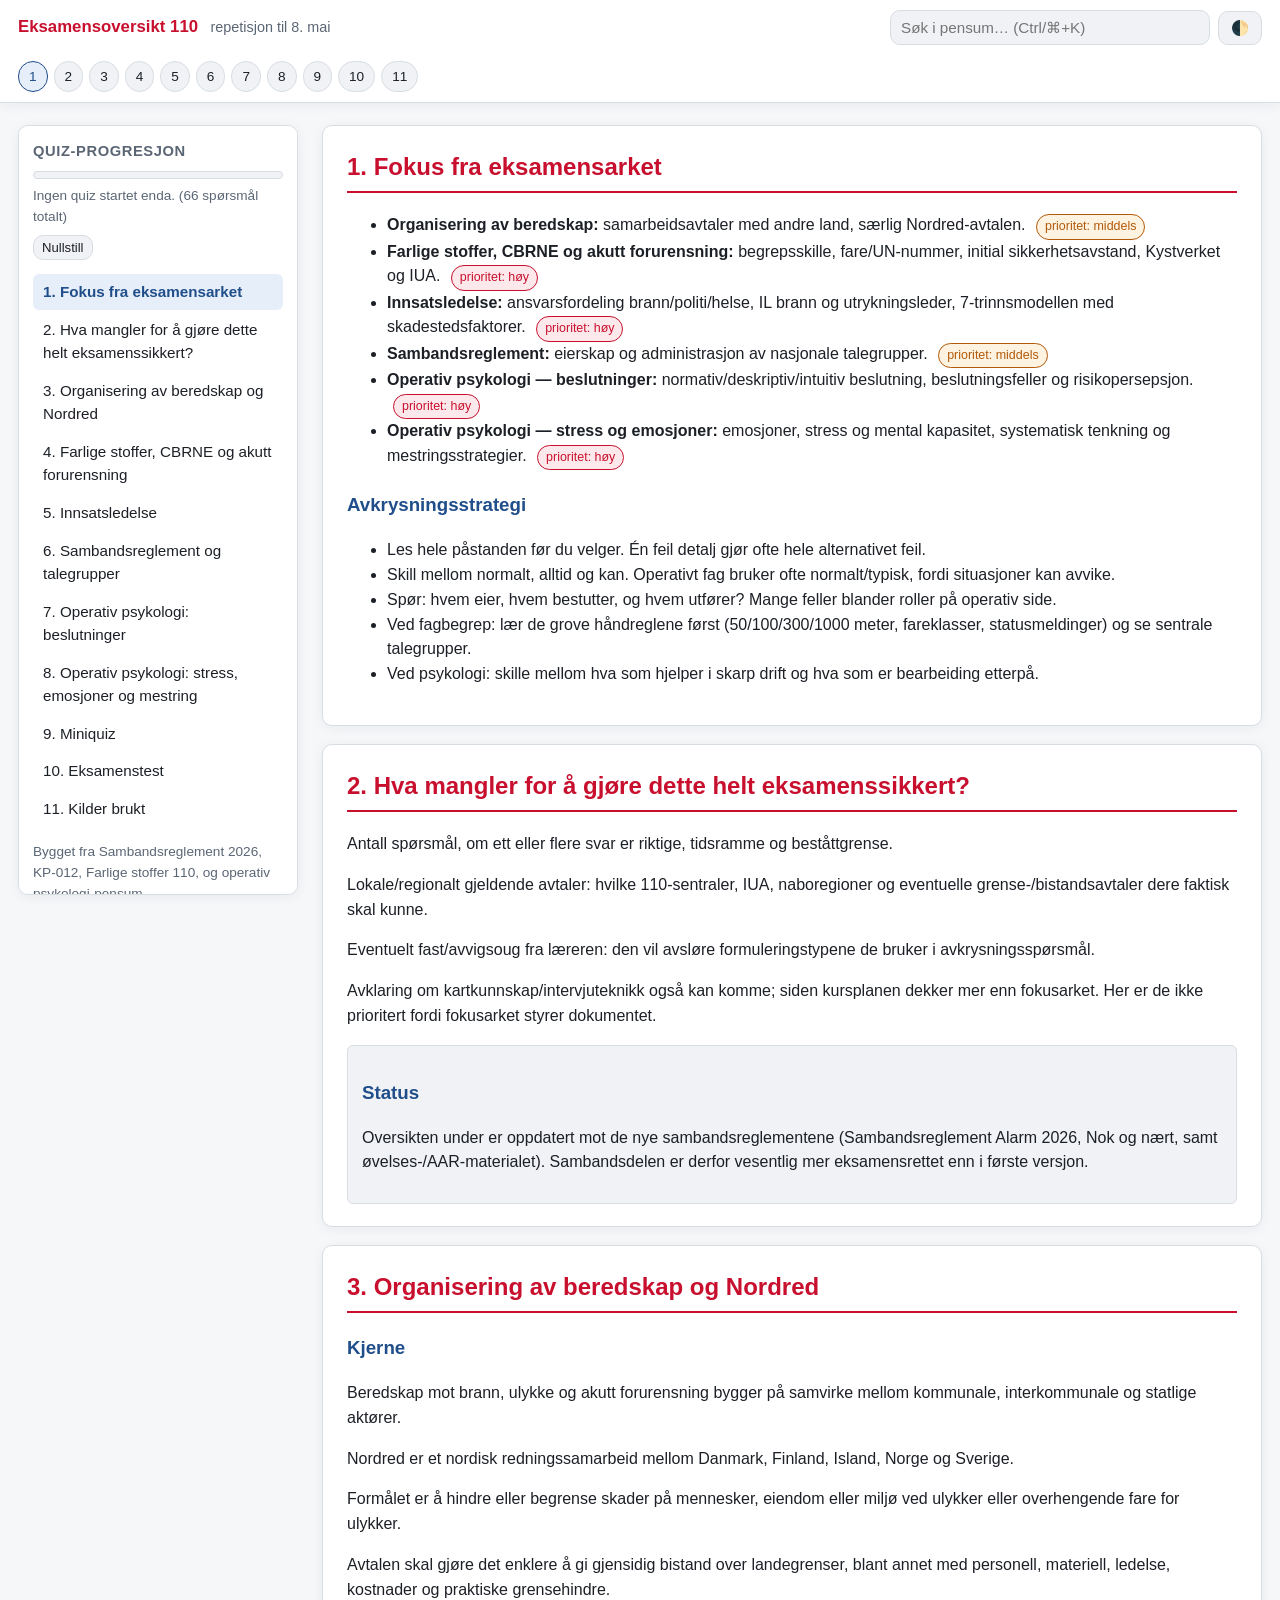
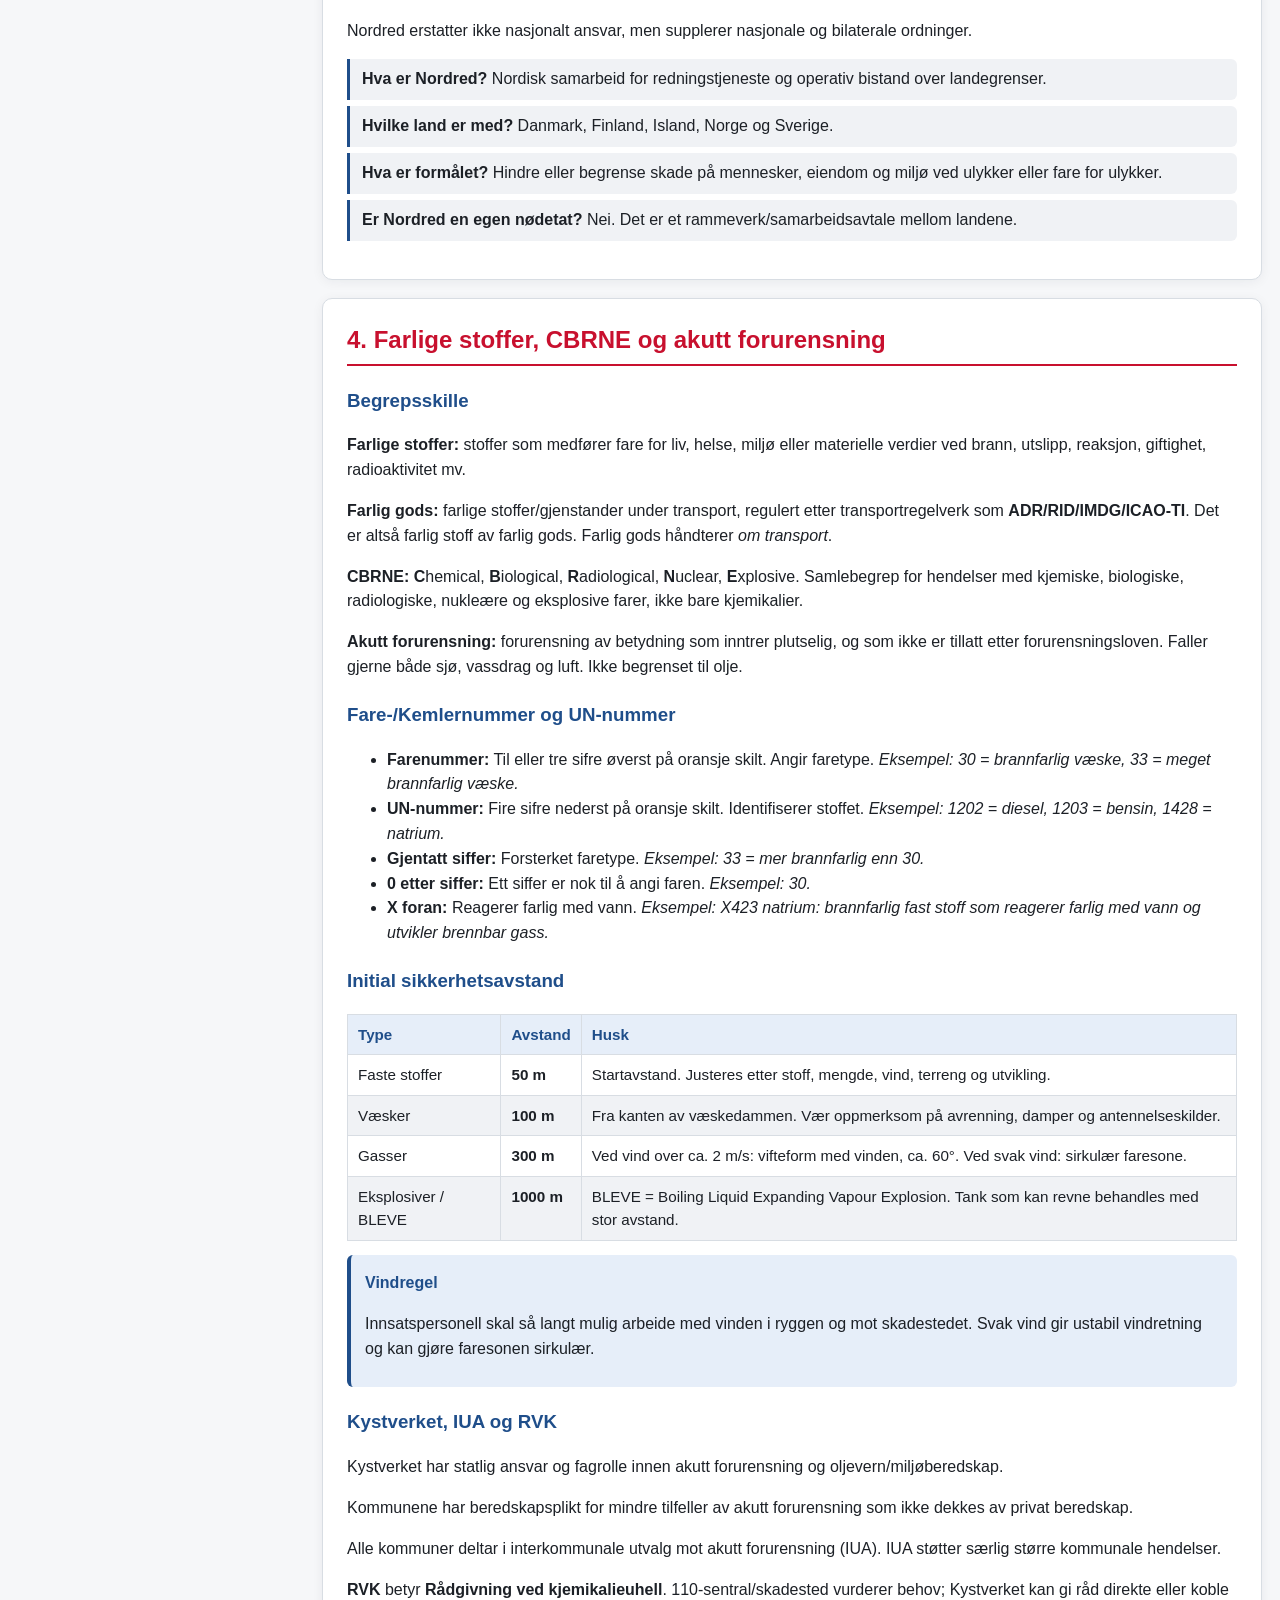
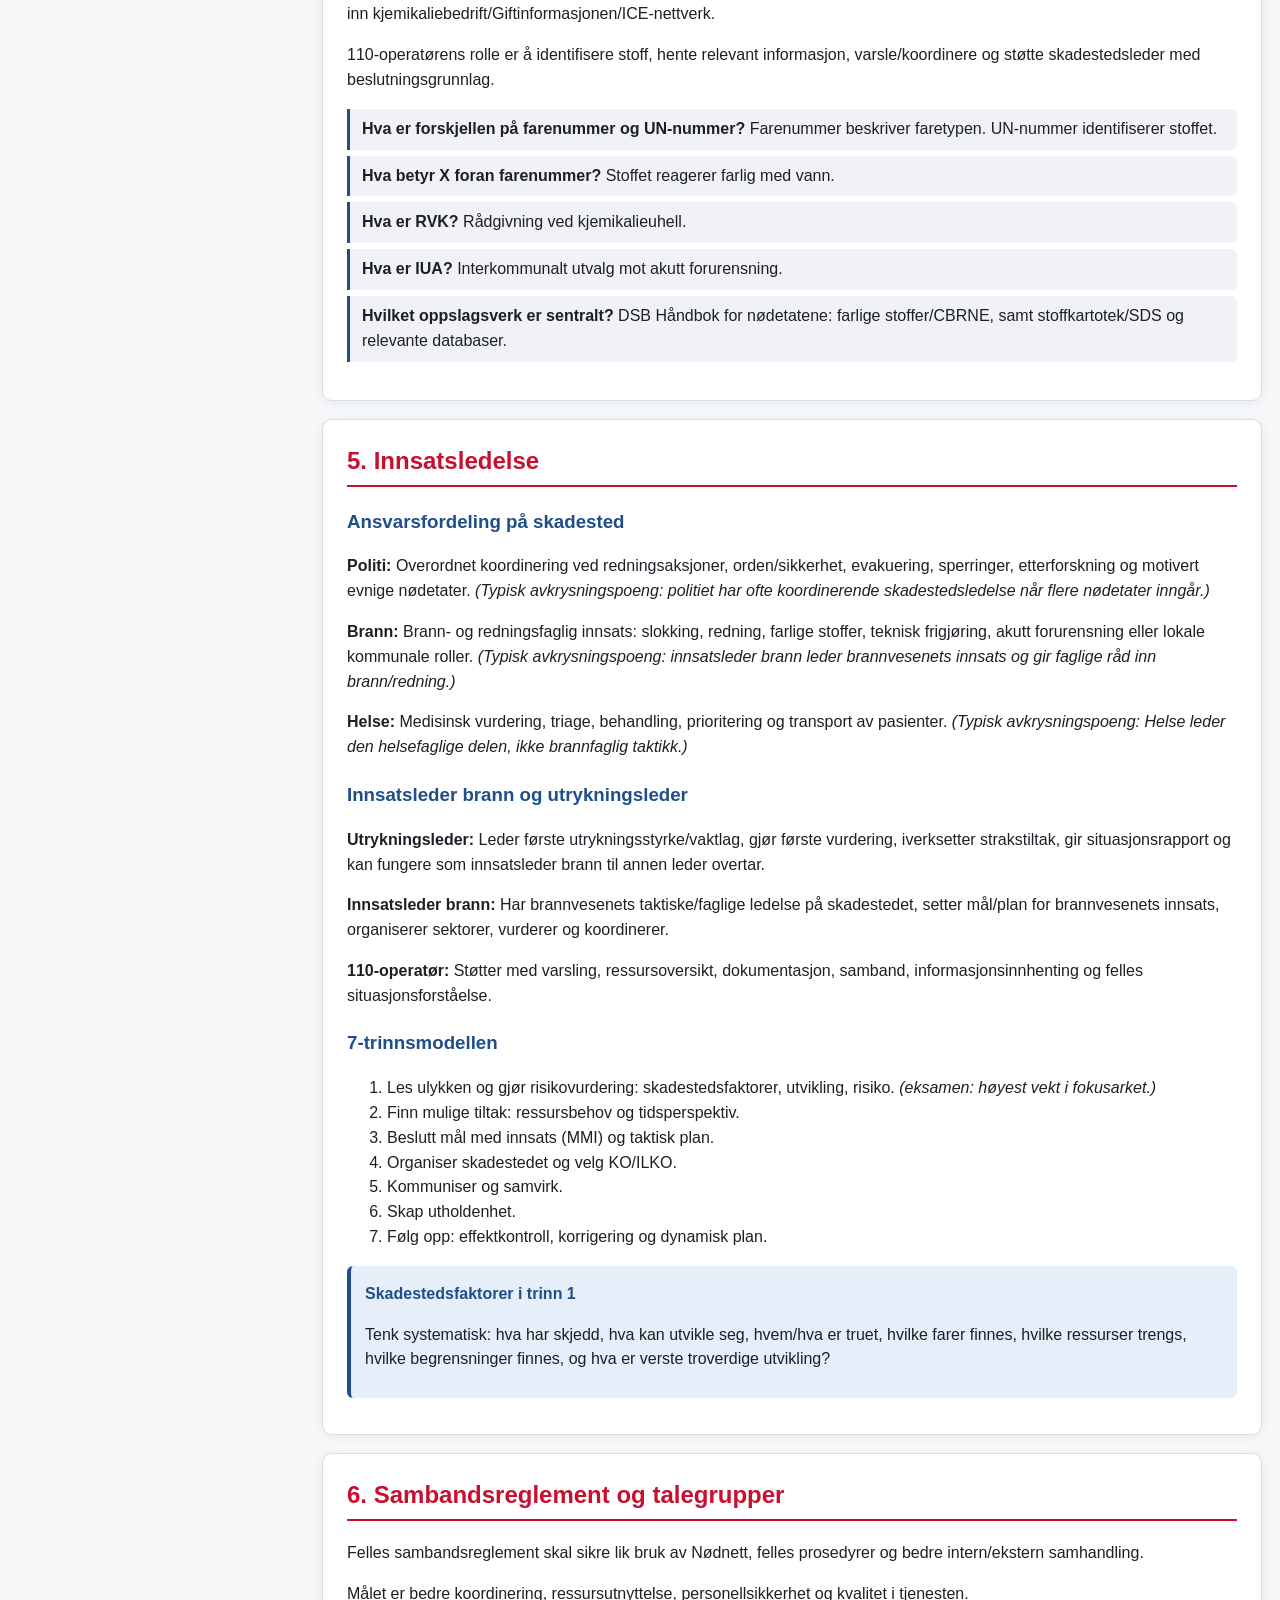
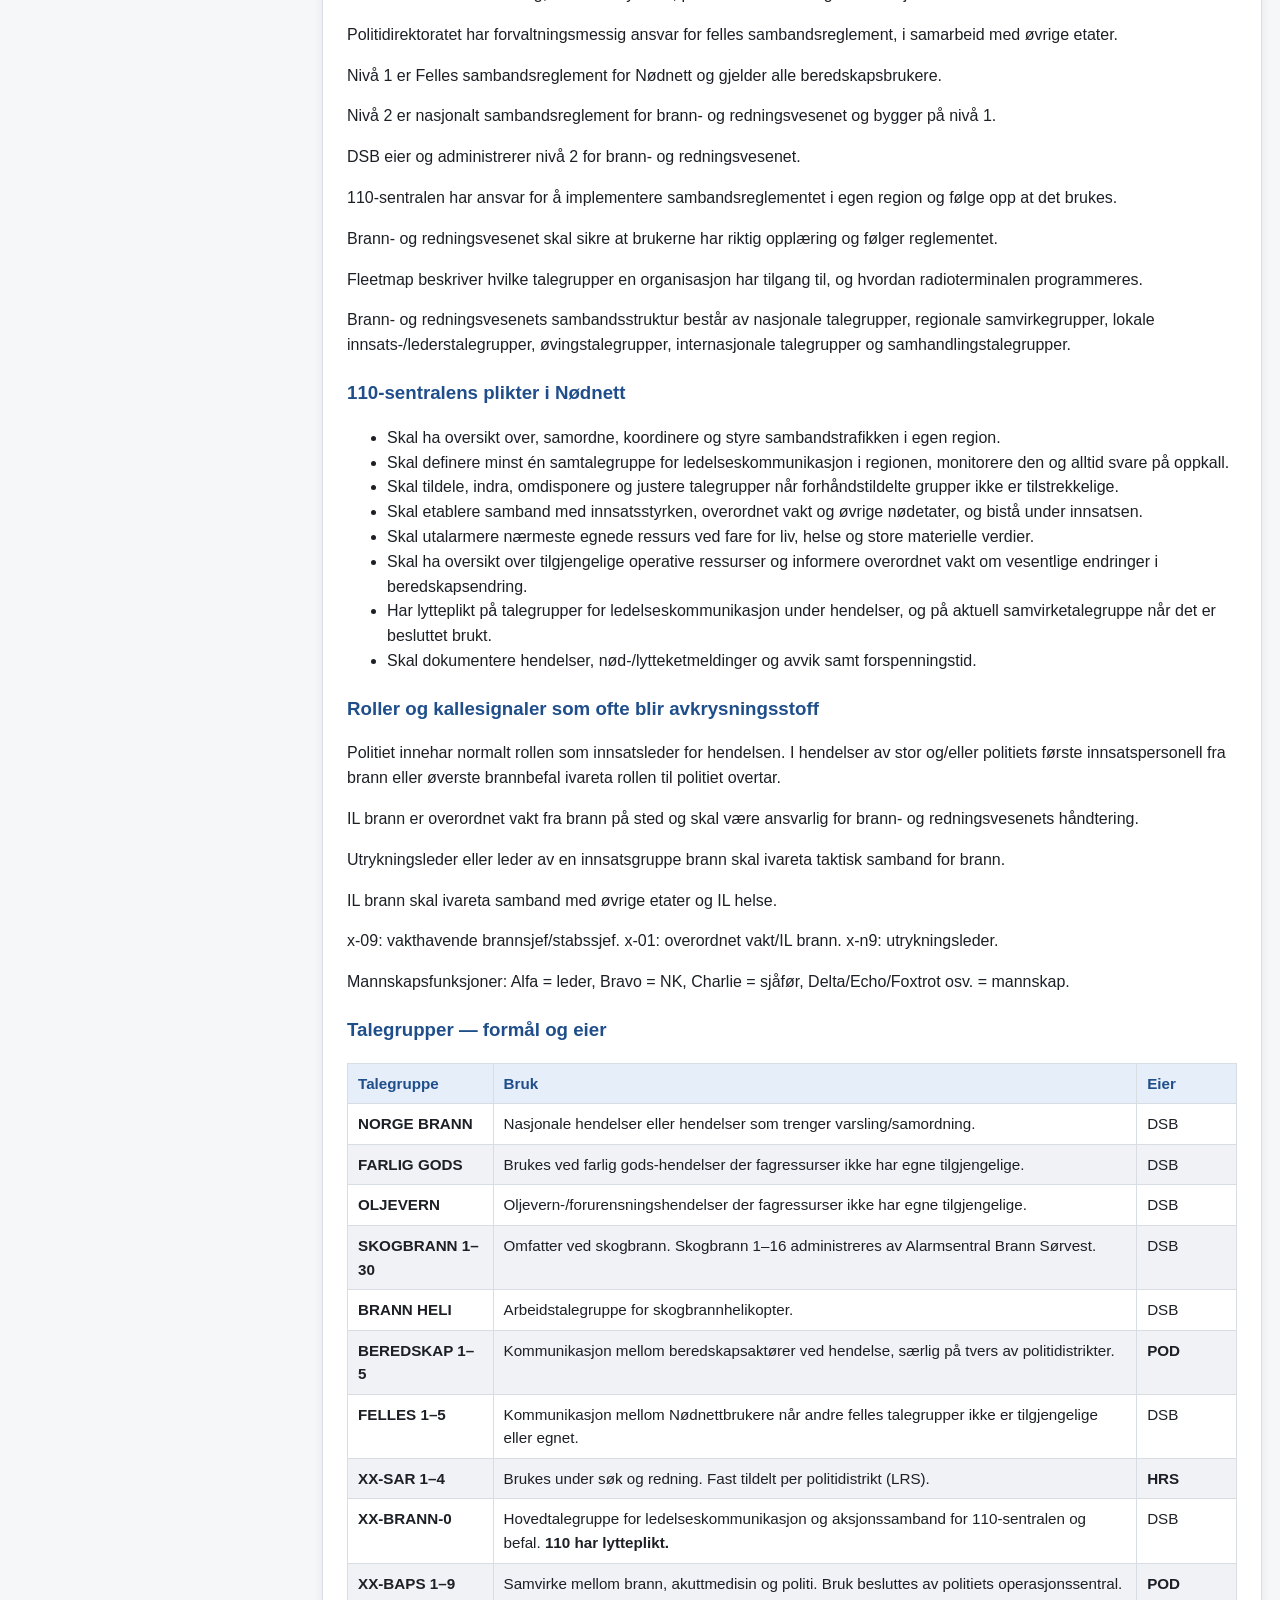
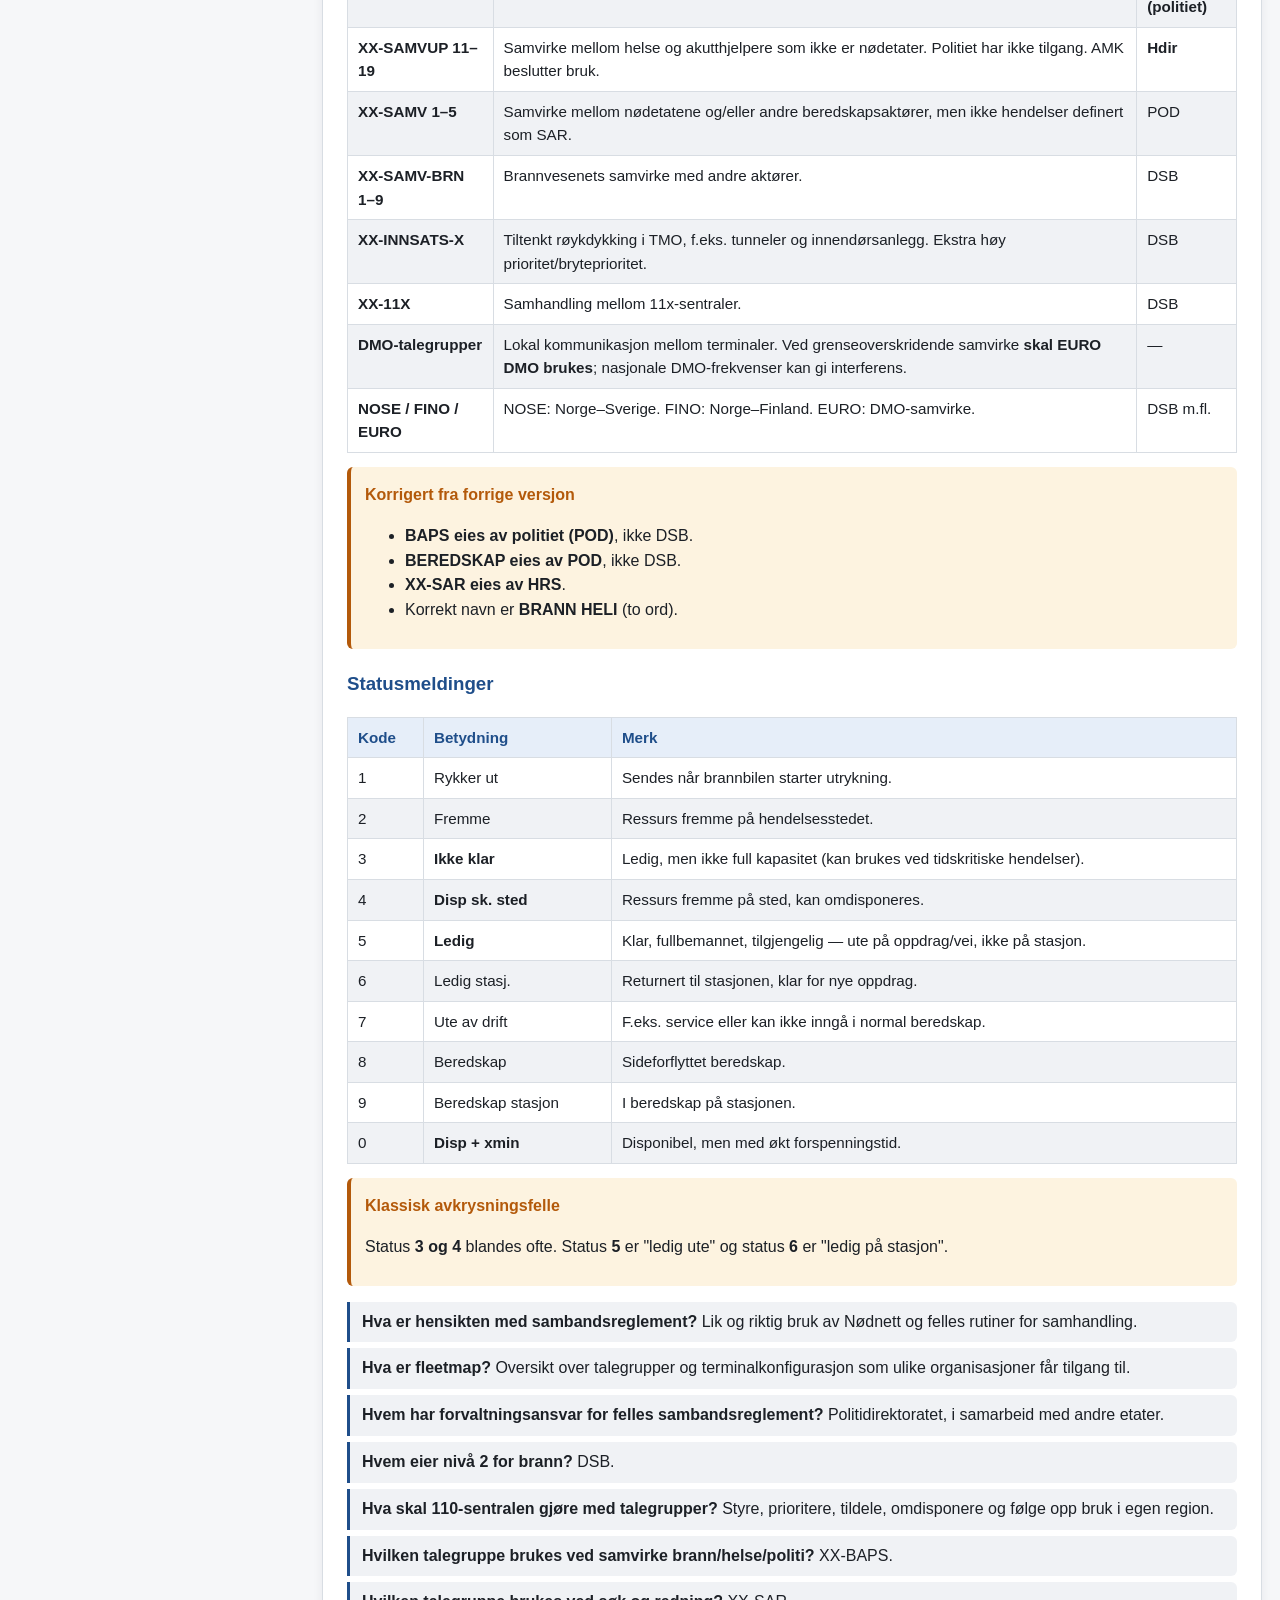
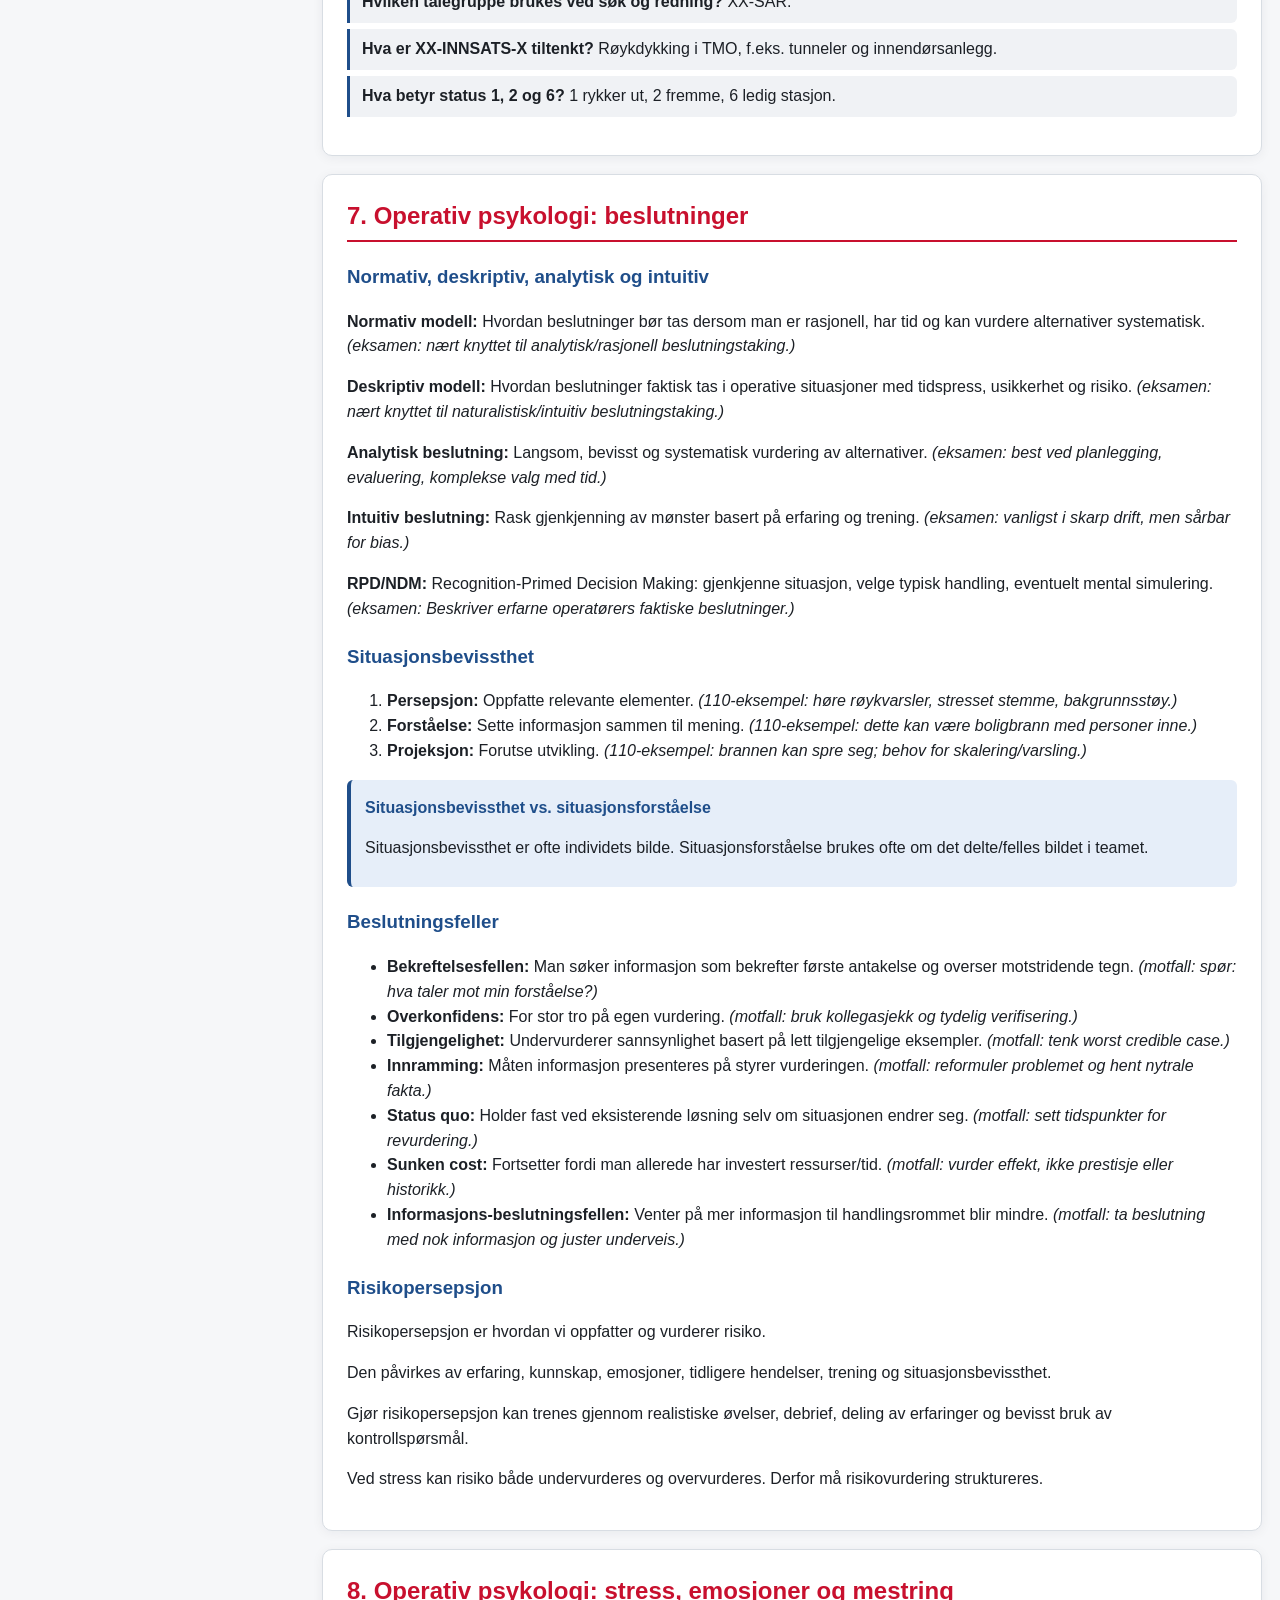
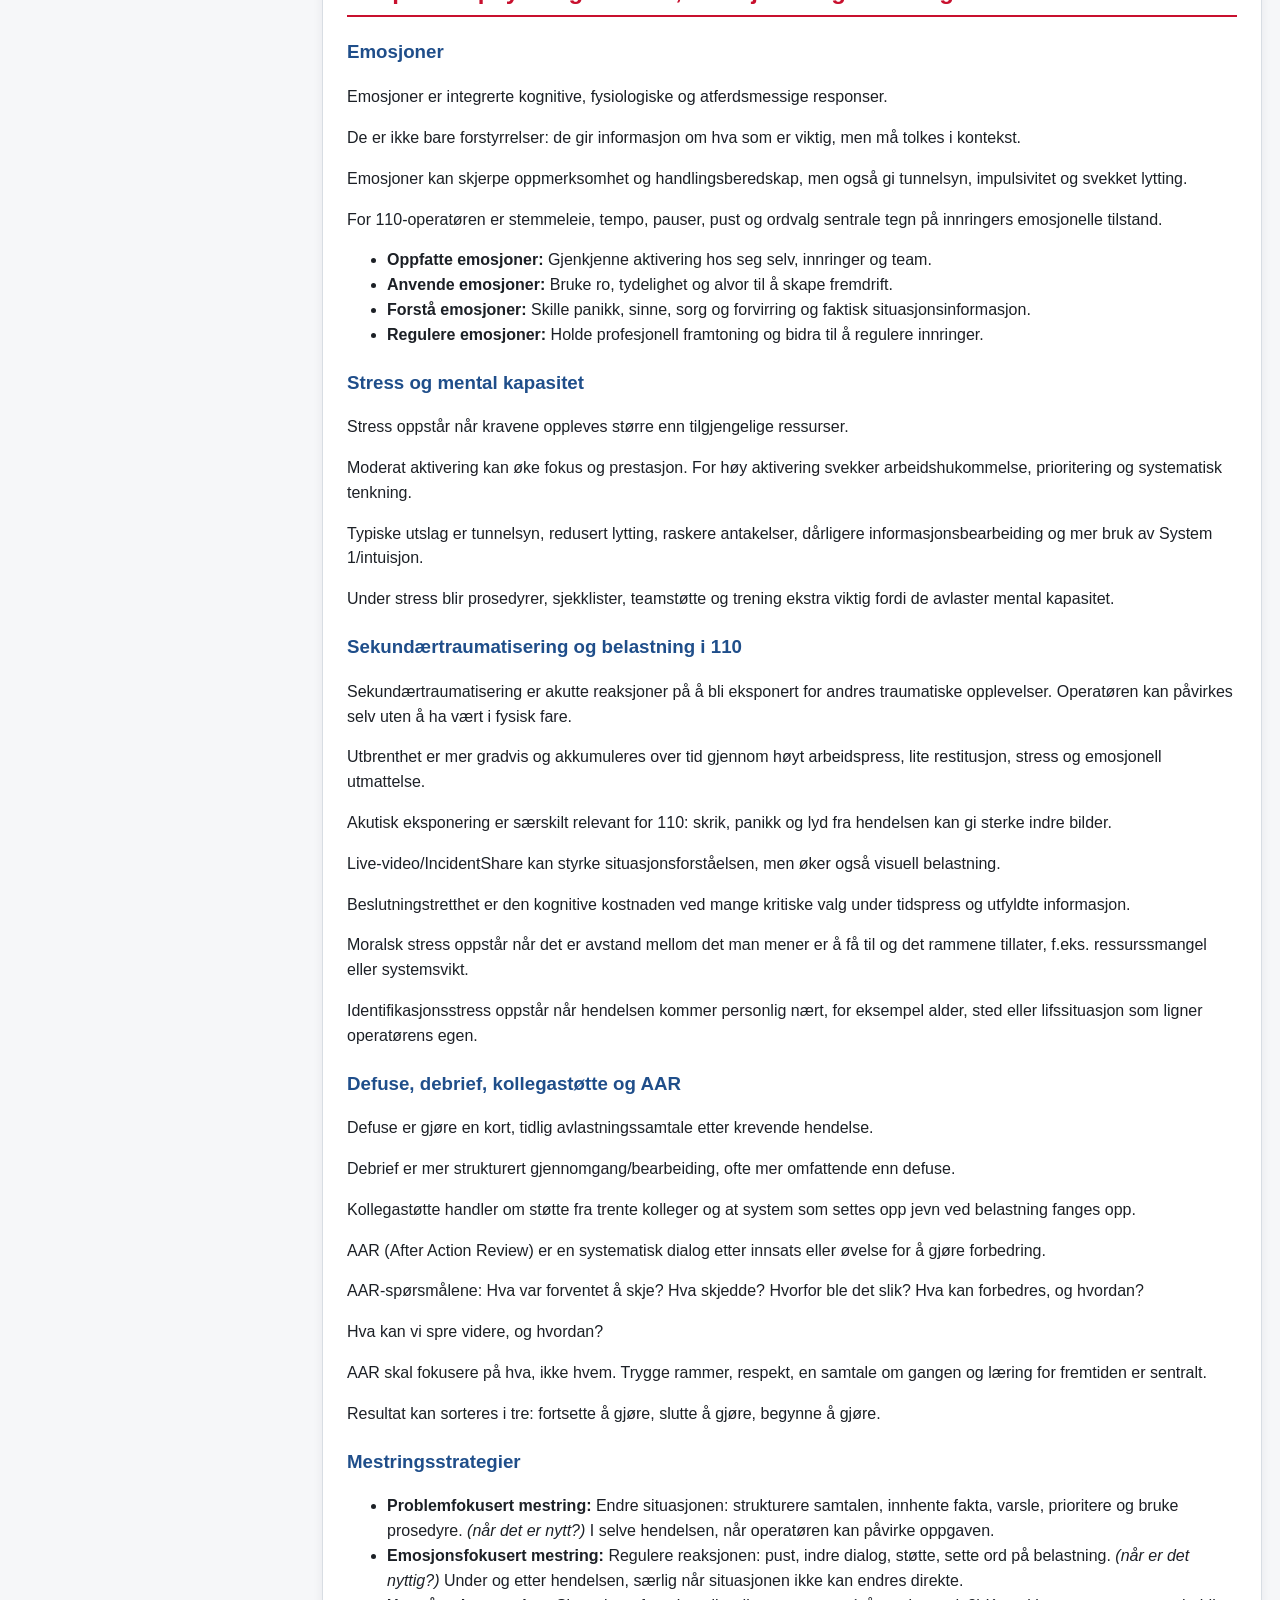
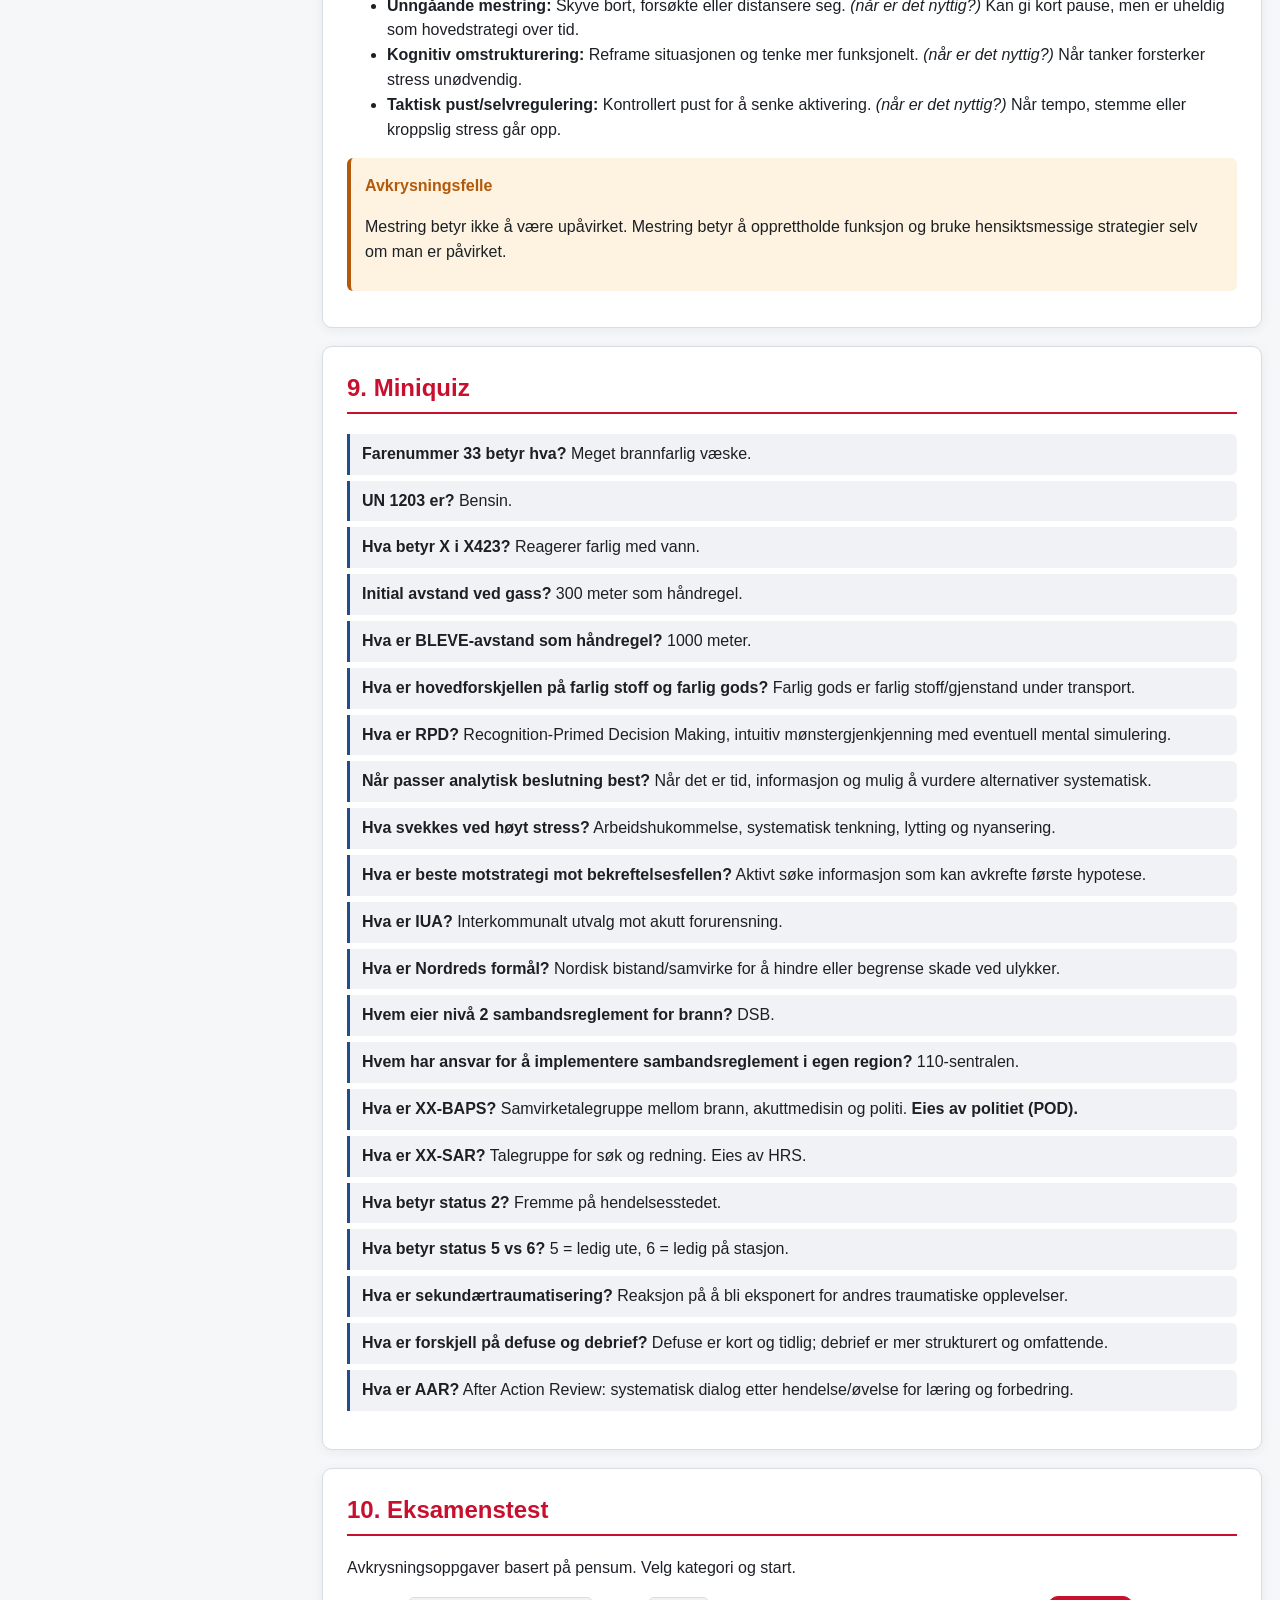
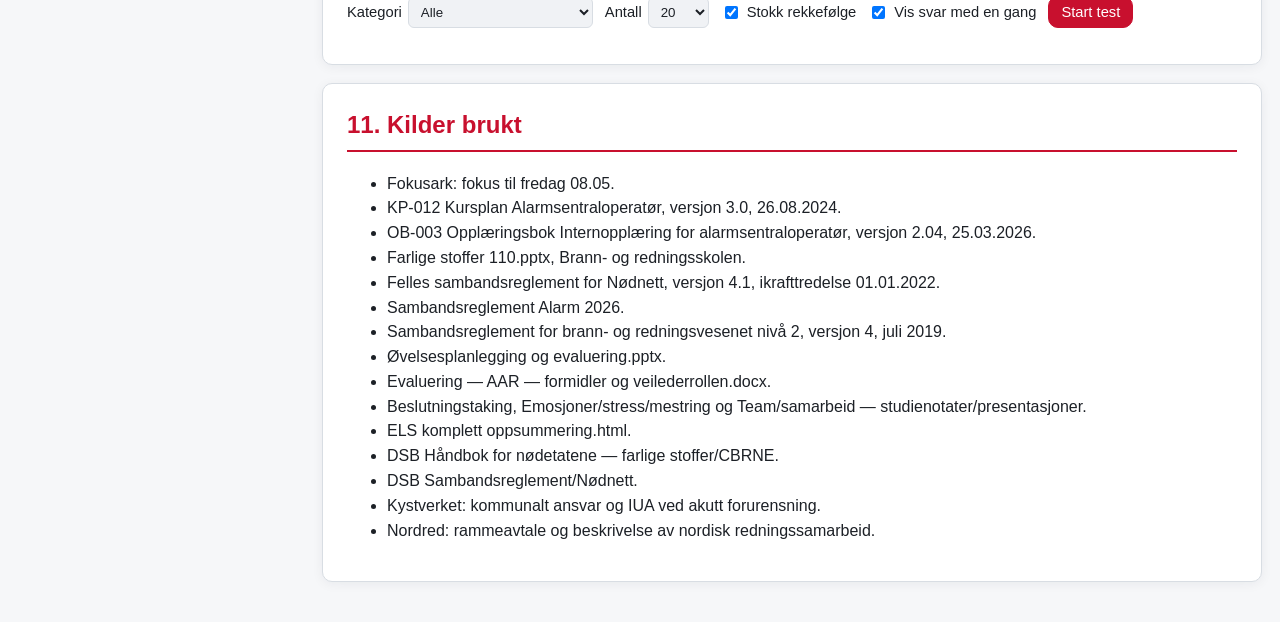
==== index.html @ fd124ef9 "Initial commit: Eksamensoversikt 110 med eksamenstester" ====
<!doctype html>
<html lang="nb">
<head>
<meta charset="utf-8" />
<meta name="viewport" content="width=device-width, initial-scale=1" />
<title>Eksamensoversikt 110 — repetisjon til 8. mai</title>
<link rel="stylesheet" href="style.css" />
</head>
<body>
<header class="topbar">
  <div class="topbar-inner">
    <div class="brand">
      <strong>Eksamensoversikt 110</strong>
      <span class="muted">repetisjon til 8. mai</span>
    </div>
    <div class="topbar-actions">
      <input id="search" type="search" placeholder="Søk i pensum… (Ctrl/⌘+K)" aria-label="Søk" />
      <button id="theme-toggle" class="btn" aria-label="Bytt mørk modus" title="Bytt mørk modus">🌓</button>
    </div>
  </div>
  <nav id="topnav" class="topnav" aria-label="Seksjoner"></nav>
</header>

<main class="layout">
  <aside class="sidebar" aria-label="Innhold">
    <div class="progress-card">
      <h3>Quiz-progresjon</h3>
      <div id="progress-bar"><div id="progress-fill"></div></div>
      <p id="progress-text" class="muted">Ingen quiz startet enda.</p>
      <button id="reset-progress" class="btn small">Nullstill</button>
    </div>
    <ol id="toc" class="toc"></ol>
    <div class="sidebar-footer muted small">
      <p>Bygget fra Sambandsreglement 2026, KP-012, Farlige stoffer 110, og operativ psykologi-pensum.</p>
    </div>
  </aside>

  <article id="content" class="content">

    <!-- 1 -->
    <section id="s1" class="card">
      <h2>1. Fokus fra eksamensarket</h2>
      <ul>
        <li><strong>Organisering av beredskap:</strong> samarbeidsavtaler med andre land, særlig Nordred-avtalen. <span class="prio middels">prioritet: middels</span></li>
        <li><strong>Farlige stoffer, CBRNE og akutt forurensning:</strong> begrepsskille, fare/UN-nummer, initial sikkerhetsavstand, Kystverket og IUA. <span class="prio hoy">prioritet: høy</span></li>
        <li><strong>Innsatsledelse:</strong> ansvarsfordeling brann/politi/helse, IL brann og utrykningsleder, 7-trinnsmodellen med skadestedsfaktorer. <span class="prio hoy">prioritet: høy</span></li>
        <li><strong>Sambandsreglement:</strong> eierskap og administrasjon av nasjonale talegrupper. <span class="prio middels">prioritet: middels</span></li>
        <li><strong>Operativ psykologi — beslutninger:</strong> normativ/deskriptiv/intuitiv beslutning, beslutningsfeller og risikopersepsjon. <span class="prio hoy">prioritet: høy</span></li>
        <li><strong>Operativ psykologi — stress og emosjoner:</strong> emosjoner, stress og mental kapasitet, systematisk tenkning og mestringsstrategier. <span class="prio hoy">prioritet: høy</span></li>
      </ul>
      <h3>Avkrysningsstrategi</h3>
      <ul>
        <li>Les hele påstanden før du velger. Én feil detalj gjør ofte hele alternativet feil.</li>
        <li>Skill mellom normalt, alltid og kan. Operativt fag bruker ofte normalt/typisk, fordi situasjoner kan avvike.</li>
        <li>Spør: hvem eier, hvem bestutter, og hvem utfører? Mange feller blander roller på operativ side.</li>
        <li>Ved fagbegrep: lær de grove håndreglene først (50/100/300/1000 meter, fareklasser, statusmeldinger) og se sentrale talegrupper.</li>
        <li>Ved psykologi: skille mellom hva som hjelper i skarp drift og hva som er bearbeiding etterpå.</li>
      </ul>
    </section>

    <!-- 2 -->
    <section id="s2" class="card">
      <h2>2. Hva mangler for å gjøre dette helt eksamenssikkert?</h2>
      <p>Antall spørsmål, om ett eller flere svar er riktige, tidsramme og beståttgrense.</p>
      <p>Lokale/regionalt gjeldende avtaler: hvilke 110-sentraler, IUA, naboregioner og eventuelle grense-/bistandsavtaler dere faktisk skal kunne.</p>
      <p>Eventuelt fast/avvigsoug fra læreren: den vil avsløre formuleringstypene de bruker i avkrysningsspørsmål.</p>
      <p>Avklaring om kartkunnskap/intervjuteknikk også kan komme; siden kursplanen dekker mer enn fokusarket. Her er de ikke prioritert fordi fokusarket styrer dokumentet.</p>
      <div class="status-box">
        <h3>Status</h3>
        <p>Oversikten under er oppdatert mot de nye sambandsreglementene (Sambandsreglement Alarm 2026, Nok og nært, samt øvelses-/AAR-materialet). Sambandsdelen er derfor vesentlig mer eksamensrettet enn i første versjon.</p>
      </div>
    </section>

    <!-- 3 -->
    <section id="s3" class="card">
      <h2>3. Organisering av beredskap og Nordred</h2>
      <h3>Kjerne</h3>
      <p>Beredskap mot brann, ulykke og akutt forurensning bygger på samvirke mellom kommunale, interkommunale og statlige aktører.</p>
      <p>Nordred er et nordisk redningssamarbeid mellom Danmark, Finland, Island, Norge og Sverige.</p>
      <p>Formålet er å hindre eller begrense skader på mennesker, eiendom eller miljø ved ulykker eller overhengende fare for ulykker.</p>
      <p>Avtalen skal gjøre det enklere å gi gjensidig bistand over landegrenser, blant annet med personell, materiell, ledelse, kostnader og praktiske grensehindre.</p>
      <p>Nordred erstatter ikke nasjonalt ansvar, men supplerer nasjonale og bilaterale ordninger.</p>
      <ul class="qa">
        <li><strong>Hva er Nordred?</strong> Nordisk samarbeid for redningstjeneste og operativ bistand over landegrenser.</li>
        <li><strong>Hvilke land er med?</strong> Danmark, Finland, Island, Norge og Sverige.</li>
        <li><strong>Hva er formålet?</strong> Hindre eller begrense skade på mennesker, eiendom og miljø ved ulykker eller fare for ulykker.</li>
        <li><strong>Er Nordred en egen nødetat?</strong> Nei. Det er et rammeverk/samarbeidsavtale mellom landene.</li>
      </ul>
    </section>

    <!-- 4 -->
    <section id="s4" class="card">
      <h2>4. Farlige stoffer, CBRNE og akutt forurensning</h2>
      <h3>Begrepsskille</h3>
      <p><strong>Farlige stoffer:</strong> stoffer som medfører fare for liv, helse, miljø eller materielle verdier ved brann, utslipp, reaksjon, giftighet, radioaktivitet mv.</p>
      <p><strong>Farlig gods:</strong> farlige stoffer/gjenstander under transport, regulert etter transportregelverk som <strong>ADR/RID/IMDG/ICAO-TI</strong>. Det er altså farlig stoff av farlig gods. Farlig gods håndterer <em>om transport</em>.</p>
      <p><strong>CBRNE:</strong> <strong>C</strong>hemical, <strong>B</strong>iological, <strong>R</strong>adiological, <strong>N</strong>uclear, <strong>E</strong>xplosive. Samlebegrep for hendelser med kjemiske, biologiske, radiologiske, nukleære og eksplosive farer, ikke bare kjemikalier.</p>
      <p><strong>Akutt forurensning:</strong> forurensning av betydning som inntrer plutselig, og som ikke er tillatt etter forurensningsloven. Faller gjerne både sjø, vassdrag og luft. Ikke begrenset til olje.</p>

      <h3>Fare-/Kemlernummer og UN-nummer</h3>
      <ul>
        <li><strong>Farenummer:</strong> Til eller tre sifre øverst på oransje skilt. Angir faretype. <em>Eksempel: 30 = brannfarlig væske, 33 = meget brannfarlig væske.</em></li>
        <li><strong>UN-nummer:</strong> Fire sifre nederst på oransje skilt. Identifiserer stoffet. <em>Eksempel: 1202 = diesel, 1203 = bensin, 1428 = natrium.</em></li>
        <li><strong>Gjentatt siffer:</strong> Forsterket faretype. <em>Eksempel: 33 = mer brannfarlig enn 30.</em></li>
        <li><strong>0 etter siffer:</strong> Ett siffer er nok til å angi faren. <em>Eksempel: 30.</em></li>
        <li><strong>X foran:</strong> Reagerer farlig med vann. <em>Eksempel: X423 natrium: brannfarlig fast stoff som reagerer farlig med vann og utvikler brennbar gass.</em></li>
      </ul>

      <h3>Initial sikkerhetsavstand</h3>
      <table class="grid">
        <thead><tr><th>Type</th><th>Avstand</th><th>Husk</th></tr></thead>
        <tbody>
          <tr><td>Faste stoffer</td><td><strong>50 m</strong></td><td>Startavstand. Justeres etter stoff, mengde, vind, terreng og utvikling.</td></tr>
          <tr><td>Væsker</td><td><strong>100 m</strong></td><td>Fra kanten av væskedammen. Vær oppmerksom på avrenning, damper og antennelseskilder.</td></tr>
          <tr><td>Gasser</td><td><strong>300 m</strong></td><td>Ved vind over ca. 2 m/s: vifteform med vinden, ca. 60°. Ved svak vind: sirkulær faresone.</td></tr>
          <tr><td>Eksplosiver / BLEVE</td><td><strong>1000 m</strong></td><td>BLEVE = Boiling Liquid Expanding Vapour Explosion. Tank som kan revne behandles med stor avstand.</td></tr>
        </tbody>
      </table>

      <div class="callout">
        <h4>Vindregel</h4>
        <p>Innsatspersonell skal så langt mulig arbeide med vinden i ryggen og mot skadestedet. Svak vind gir ustabil vindretning og kan gjøre faresonen sirkulær.</p>
      </div>

      <h3>Kystverket, IUA og RVK</h3>
      <p>Kystverket har statlig ansvar og fagrolle innen akutt forurensning og oljevern/miljøberedskap.</p>
      <p>Kommunene har beredskapsplikt for mindre tilfeller av akutt forurensning som ikke dekkes av privat beredskap.</p>
      <p>Alle kommuner deltar i interkommunale utvalg mot akutt forurensning (IUA). IUA støtter særlig større kommunale hendelser.</p>
      <p><strong>RVK</strong> betyr <strong>Rådgivning ved kjemikalieuhell</strong>. 110-sentral/skadested vurderer behov; Kystverket kan gi råd direkte eller koble inn kjemikaliebedrift/Giftinformasjonen/ICE-nettverk.</p>
      <p>110-operatørens rolle er å identifisere stoff, hente relevant informasjon, varsle/koordinere og støtte skadestedsleder med beslutningsgrunnlag.</p>

      <ul class="qa">
        <li><strong>Hva er forskjellen på farenummer og UN-nummer?</strong> Farenummer beskriver faretypen. UN-nummer identifiserer stoffet.</li>
        <li><strong>Hva betyr X foran farenummer?</strong> Stoffet reagerer farlig med vann.</li>
        <li><strong>Hva er RVK?</strong> Rådgivning ved kjemikalieuhell.</li>
        <li><strong>Hva er IUA?</strong> Interkommunalt utvalg mot akutt forurensning.</li>
        <li><strong>Hvilket oppslagsverk er sentralt?</strong> DSB Håndbok for nødetatene: farlige stoffer/CBRNE, samt stoffkartotek/SDS og relevante databaser.</li>
      </ul>
    </section>

    <!-- 5 -->
    <section id="s5" class="card">
      <h2>5. Innsatsledelse</h2>
      <h3>Ansvarsfordeling på skadested</h3>
      <p><strong>Politi:</strong> Overordnet koordinering ved redningsaksjoner, orden/sikkerhet, evakuering, sperringer, etterforskning og motivert evnige nødetater. <em>(Typisk avkrysningspoeng: politiet har ofte koordinerende skadestedsledelse når flere nødetater inngår.)</em></p>
      <p><strong>Brann:</strong> Brann- og redningsfaglig innsats: slokking, redning, farlige stoffer, teknisk frigjøring, akutt forurensning eller lokale kommunale roller. <em>(Typisk avkrysningspoeng: innsatsleder brann leder brannvesenets innsats og gir faglige råd inn brann/redning.)</em></p>
      <p><strong>Helse:</strong> Medisinsk vurdering, triage, behandling, prioritering og transport av pasienter. <em>(Typisk avkrysningspoeng: Helse leder den helsefaglige delen, ikke brannfaglig taktikk.)</em></p>

      <h3>Innsatsleder brann og utrykningsleder</h3>
      <p><strong>Utrykningsleder:</strong> Leder første utrykningsstyrke/vaktlag, gjør første vurdering, iverksetter strakstiltak, gir situasjonsrapport og kan fungere som innsatsleder brann til annen leder overtar.</p>
      <p><strong>Innsatsleder brann:</strong> Har brannvesenets taktiske/faglige ledelse på skadestedet, setter mål/plan for brannvesenets innsats, organiserer sektorer, vurderer og koordinerer.</p>
      <p><strong>110-operatør:</strong> Støtter med varsling, ressursoversikt, dokumentasjon, samband, informasjonsinnhenting og felles situasjonsforståelse.</p>

      <h3>7-trinnsmodellen</h3>
      <ol>
        <li>Les ulykken og gjør risikovurdering: skadestedsfaktorer, utvikling, risiko. <em>(eksamen: høyest vekt i fokusarket.)</em></li>
        <li>Finn mulige tiltak: ressursbehov og tidsperspektiv.</li>
        <li>Beslutt mål med innsats (MMI) og taktisk plan.</li>
        <li>Organiser skadestedet og velg KO/ILKO.</li>
        <li>Kommuniser og samvirk.</li>
        <li>Skap utholdenhet.</li>
        <li>Følg opp: effektkontroll, korrigering og dynamisk plan.</li>
      </ol>
      <div class="callout">
        <h4>Skadestedsfaktorer i trinn 1</h4>
        <p>Tenk systematisk: hva har skjedd, hva kan utvikle seg, hvem/hva er truet, hvilke farer finnes, hvilke ressurser trengs, hvilke begrensninger finnes, og hva er verste troverdige utvikling?</p>
      </div>
    </section>

    <!-- 6 -->
    <section id="s6" class="card">
      <h2>6. Sambandsreglement og talegrupper</h2>
      <p>Felles sambandsreglement skal sikre lik bruk av Nødnett, felles prosedyrer og bedre intern/ekstern samhandling.</p>
      <p>Målet er bedre koordinering, ressursutnyttelse, personellsikkerhet og kvalitet i tjenesten.</p>
      <p>Politidirektoratet har forvaltningsmessig ansvar for felles sambandsreglement, i samarbeid med øvrige etater.</p>
      <p>Nivå 1 er Felles sambandsreglement for Nødnett og gjelder alle beredskapsbrukere.</p>
      <p>Nivå 2 er nasjonalt sambandsreglement for brann- og redningsvesenet og bygger på nivå 1.</p>
      <p>DSB eier og administrerer nivå 2 for brann- og redningsvesenet.</p>
      <p>110-sentralen har ansvar for å implementere sambandsreglementet i egen region og følge opp at det brukes.</p>
      <p>Brann- og redningsvesenet skal sikre at brukerne har riktig opplæring og følger reglementet.</p>
      <p>Fleetmap beskriver hvilke talegrupper en organisasjon har tilgang til, og hvordan radioterminalen programmeres.</p>
      <p>Brann- og redningsvesenets sambandsstruktur består av nasjonale talegrupper, regionale samvirkegrupper, lokale innsats-/lederstalegrupper, øvingstalegrupper, internasjonale talegrupper og samhandlingstalegrupper.</p>

      <h3>110-sentralens plikter i Nødnett</h3>
      <ul>
        <li>Skal ha oversikt over, samordne, koordinere og styre sambandstrafikken i egen region.</li>
        <li>Skal definere minst én samtalegruppe for ledelseskommunikasjon i regionen, monitorere den og alltid svare på oppkall.</li>
        <li>Skal tildele, indra, omdisponere og justere talegrupper når forhåndstildelte grupper ikke er tilstrekkelige.</li>
        <li>Skal etablere samband med innsatsstyrken, overordnet vakt og øvrige nødetater, og bistå under innsatsen.</li>
        <li>Skal utalarmere nærmeste egnede ressurs ved fare for liv, helse og store materielle verdier.</li>
        <li>Skal ha oversikt over tilgjengelige operative ressurser og informere overordnet vakt om vesentlige endringer i beredskapsendring.</li>
        <li>Har lytteplikt på talegrupper for ledelseskommunikasjon under hendelser, og på aktuell samvirketalegruppe når det er besluttet brukt.</li>
        <li>Skal dokumentere hendelser, nød-/lytteketmeldinger og avvik samt forspenningstid.</li>
      </ul>

      <h3>Roller og kallesignaler som ofte blir avkrysningsstoff</h3>
      <p>Politiet innehar normalt rollen som innsatsleder for hendelsen. I hendelser av stor og/eller politiets første innsatspersonell fra brann eller øverste brannbefal ivareta rollen til politiet overtar.</p>
      <p>IL brann er overordnet vakt fra brann på sted og skal være ansvarlig for brann- og redningsvesenets håndtering.</p>
      <p>Utrykningsleder eller leder av en innsatsgruppe brann skal ivareta taktisk samband for brann.</p>
      <p>IL brann skal ivareta samband med øvrige etater og IL helse.</p>
      <p>x-09: vakthavende brannsjef/stabssjef. x-01: overordnet vakt/IL brann. x-n9: utrykningsleder.</p>
      <p>Mannskapsfunksjoner: Alfa = leder, Bravo = NK, Charlie = sjåfør, Delta/Echo/Foxtrot osv. = mannskap.</p>

      <h3>Talegrupper — formål og eier</h3>
      <table class="grid">
        <thead><tr><th>Talegruppe</th><th>Bruk</th><th>Eier</th></tr></thead>
        <tbody>
          <tr><td><strong>NORGE BRANN</strong></td><td>Nasjonale hendelser eller hendelser som trenger varsling/samordning.</td><td>DSB</td></tr>
          <tr><td><strong>FARLIG GODS</strong></td><td>Brukes ved farlig gods-hendelser der fagressurser ikke har egne tilgjengelige.</td><td>DSB</td></tr>
          <tr><td><strong>OLJEVERN</strong></td><td>Oljevern-/forurensningshendelser der fagressurser ikke har egne tilgjengelige.</td><td>DSB</td></tr>
          <tr><td><strong>SKOGBRANN 1–30</strong></td><td>Omfatter ved skogbrann. Skogbrann 1–16 administreres av Alarmsentral Brann Sørvest.</td><td>DSB</td></tr>
          <tr><td><strong>BRANN HELI</strong></td><td>Arbeidstalegruppe for skogbrannhelikopter.</td><td>DSB</td></tr>
          <tr><td><strong>BEREDSKAP 1–5</strong></td><td>Kommunikasjon mellom beredskapsaktører ved hendelse, særlig på tvers av politidistrikter.</td><td><strong>POD</strong></td></tr>
          <tr><td><strong>FELLES 1–5</strong></td><td>Kommunikasjon mellom Nødnettbrukere når andre felles talegrupper ikke er tilgjengelige eller egnet.</td><td>DSB</td></tr>
          <tr><td><strong>XX-SAR 1–4</strong></td><td>Brukes under søk og redning. Fast tildelt per politidistrikt (LRS).</td><td><strong>HRS</strong></td></tr>
          <tr><td><strong>XX-BRANN-0</strong></td><td>Hovedtalegruppe for ledelseskommunikasjon og aksjonssamband for 110-sentralen og befal. <strong>110 har lytteplikt.</strong></td><td>DSB</td></tr>
          <tr><td><strong>XX-BAPS 1–9</strong></td><td>Samvirke mellom brann, akuttmedisin og politi. Bruk besluttes av politiets operasjonssentral.</td><td><strong>POD (politiet)</strong></td></tr>
          <tr><td><strong>XX-SAMVUP 11–19</strong></td><td>Samvirke mellom helse og akutthjelpere som ikke er nødetater. Politiet har ikke tilgang. AMK beslutter bruk.</td><td><strong>Hdir</strong></td></tr>
          <tr><td><strong>XX-SAMV 1–5</strong></td><td>Samvirke mellom nødetatene og/eller andre beredskapsaktører, men ikke hendelser definert som SAR.</td><td>POD</td></tr>
          <tr><td><strong>XX-SAMV-BRN 1–9</strong></td><td>Brannvesenets samvirke med andre aktører.</td><td>DSB</td></tr>
          <tr><td><strong>XX-INNSATS-X</strong></td><td>Tiltenkt røykdykking i TMO, f.eks. tunneler og innendørsanlegg. Ekstra høy prioritet/bryteprioritet.</td><td>DSB</td></tr>
          <tr><td><strong>XX-11X</strong></td><td>Samhandling mellom 11x-sentraler.</td><td>DSB</td></tr>
          <tr><td><strong>DMO-talegrupper</strong></td><td>Lokal kommunikasjon mellom terminaler. Ved grenseoverskridende samvirke <strong>skal EURO DMO brukes</strong>; nasjonale DMO-frekvenser kan gi interferens.</td><td>—</td></tr>
          <tr><td><strong>NOSE / FINO / EURO</strong></td><td>NOSE: Norge–Sverige. FINO: Norge–Finland. EURO: DMO-samvirke.</td><td>DSB m.fl.</td></tr>
        </tbody>
      </table>

      <div class="callout warn">
        <h4>Korrigert fra forrige versjon</h4>
        <ul>
          <li><strong>BAPS eies av politiet (POD)</strong>, ikke DSB.</li>
          <li><strong>BEREDSKAP eies av POD</strong>, ikke DSB.</li>
          <li><strong>XX-SAR eies av HRS</strong>.</li>
          <li>Korrekt navn er <strong>BRANN HELI</strong> (to ord).</li>
        </ul>
      </div>

      <h3>Statusmeldinger</h3>
      <table class="grid">
        <thead><tr><th>Kode</th><th>Betydning</th><th>Merk</th></tr></thead>
        <tbody>
          <tr><td>1</td><td>Rykker ut</td><td>Sendes når brannbilen starter utrykning.</td></tr>
          <tr><td>2</td><td>Fremme</td><td>Ressurs fremme på hendelsesstedet.</td></tr>
          <tr><td>3</td><td><strong>Ikke klar</strong></td><td>Ledig, men ikke full kapasitet (kan brukes ved tidskritiske hendelser).</td></tr>
          <tr><td>4</td><td><strong>Disp sk. sted</strong></td><td>Ressurs fremme på sted, kan omdisponeres.</td></tr>
          <tr><td>5</td><td><strong>Ledig</strong></td><td>Klar, fullbemannet, tilgjengelig — ute på oppdrag/vei, ikke på stasjon.</td></tr>
          <tr><td>6</td><td>Ledig stasj.</td><td>Returnert til stasjonen, klar for nye oppdrag.</td></tr>
          <tr><td>7</td><td>Ute av drift</td><td>F.eks. service eller kan ikke inngå i normal beredskap.</td></tr>
          <tr><td>8</td><td>Beredskap</td><td>Sideforflyttet beredskap.</td></tr>
          <tr><td>9</td><td>Beredskap stasjon</td><td>I beredskap på stasjonen.</td></tr>
          <tr><td>0</td><td><strong>Disp + xmin</strong></td><td>Disponibel, men med økt forspenningstid.</td></tr>
        </tbody>
      </table>
      <div class="callout warn">
        <h4>Klassisk avkrysningsfelle</h4>
        <p>Status <strong>3 og 4</strong> blandes ofte. Status <strong>5</strong> er "ledig ute" og status <strong>6</strong> er "ledig på stasjon".</p>
      </div>

      <ul class="qa">
        <li><strong>Hva er hensikten med sambandsreglement?</strong> Lik og riktig bruk av Nødnett og felles rutiner for samhandling.</li>
        <li><strong>Hva er fleetmap?</strong> Oversikt over talegrupper og terminalkonfigurasjon som ulike organisasjoner får tilgang til.</li>
        <li><strong>Hvem har forvaltningsansvar for felles sambandsreglement?</strong> Politidirektoratet, i samarbeid med andre etater.</li>
        <li><strong>Hvem eier nivå 2 for brann?</strong> DSB.</li>
        <li><strong>Hva skal 110-sentralen gjøre med talegrupper?</strong> Styre, prioritere, tildele, omdisponere og følge opp bruk i egen region.</li>
        <li><strong>Hvilken talegruppe brukes ved samvirke brann/helse/politi?</strong> XX-BAPS.</li>
        <li><strong>Hvilken talegruppe brukes ved søk og redning?</strong> XX-SAR.</li>
        <li><strong>Hva er XX-INNSATS-X tiltenkt?</strong> Røykdykking i TMO, f.eks. tunneler og innendørsanlegg.</li>
        <li><strong>Hva betyr status 1, 2 og 6?</strong> 1 rykker ut, 2 fremme, 6 ledig stasjon.</li>
      </ul>
    </section>

    <!-- 7 -->
    <section id="s7" class="card">
      <h2>7. Operativ psykologi: beslutninger</h2>
      <h3>Normativ, deskriptiv, analytisk og intuitiv</h3>
      <p><strong>Normativ modell:</strong> Hvordan beslutninger bør tas dersom man er rasjonell, har tid og kan vurdere alternativer systematisk. <em>(eksamen: nært knyttet til analytisk/rasjonell beslutningstaking.)</em></p>
      <p><strong>Deskriptiv modell:</strong> Hvordan beslutninger faktisk tas i operative situasjoner med tidspress, usikkerhet og risiko. <em>(eksamen: nært knyttet til naturalistisk/intuitiv beslutningstaking.)</em></p>
      <p><strong>Analytisk beslutning:</strong> Langsom, bevisst og systematisk vurdering av alternativer. <em>(eksamen: best ved planlegging, evaluering, komplekse valg med tid.)</em></p>
      <p><strong>Intuitiv beslutning:</strong> Rask gjenkjenning av mønster basert på erfaring og trening. <em>(eksamen: vanligst i skarp drift, men sårbar for bias.)</em></p>
      <p><strong>RPD/NDM:</strong> Recognition-Primed Decision Making: gjenkjenne situasjon, velge typisk handling, eventuelt mental simulering. <em>(eksamen: Beskriver erfarne operatørers faktiske beslutninger.)</em></p>

      <h3>Situasjonsbevissthet</h3>
      <ol>
        <li><strong>Persepsjon:</strong> Oppfatte relevante elementer. <em>(110-eksempel: høre røykvarsler, stresset stemme, bakgrunnsstøy.)</em></li>
        <li><strong>Forståelse:</strong> Sette informasjon sammen til mening. <em>(110-eksempel: dette kan være boligbrann med personer inne.)</em></li>
        <li><strong>Projeksjon:</strong> Forutse utvikling. <em>(110-eksempel: brannen kan spre seg; behov for skalering/varsling.)</em></li>
      </ol>

      <div class="callout">
        <h4>Situasjonsbevissthet vs. situasjonsforståelse</h4>
        <p>Situasjonsbevissthet er ofte individets bilde. Situasjonsforståelse brukes ofte om det delte/felles bildet i teamet.</p>
      </div>

      <h3>Beslutningsfeller</h3>
      <ul>
        <li><strong>Bekreftelsesfellen:</strong> Man søker informasjon som bekrefter første antakelse og overser motstridende tegn. <em>(motfall: spør: hva taler mot min forståelse?)</em></li>
        <li><strong>Overkonfidens:</strong> For stor tro på egen vurdering. <em>(motfall: bruk kollegasjekk og tydelig verifisering.)</em></li>
        <li><strong>Tilgjengelighet:</strong> Undervurderer sannsynlighet basert på lett tilgjengelige eksempler. <em>(motfall: tenk worst credible case.)</em></li>
        <li><strong>Innramming:</strong> Måten informasjon presenteres på styrer vurderingen. <em>(motfall: reformuler problemet og hent nytrale fakta.)</em></li>
        <li><strong>Status quo:</strong> Holder fast ved eksisterende løsning selv om situasjonen endrer seg. <em>(motfall: sett tidspunkter for revurdering.)</em></li>
        <li><strong>Sunken cost:</strong> Fortsetter fordi man allerede har investert ressurser/tid. <em>(motfall: vurder effekt, ikke prestisje eller historikk.)</em></li>
        <li><strong>Informasjons-beslutningsfellen:</strong> Venter på mer informasjon til handlingsrommet blir mindre. <em>(motfall: ta beslutning med nok informasjon og juster underveis.)</em></li>
      </ul>

      <h3>Risikopersepsjon</h3>
      <p>Risikopersepsjon er hvordan vi oppfatter og vurderer risiko.</p>
      <p>Den påvirkes av erfaring, kunnskap, emosjoner, tidligere hendelser, trening og situasjonsbevissthet.</p>
      <p>Gjør risikopersepsjon kan trenes gjennom realistiske øvelser, debrief, deling av erfaringer og bevisst bruk av kontrollspørsmål.</p>
      <p>Ved stress kan risiko både undervurderes og overvurderes. Derfor må risikovurdering struktureres.</p>
    </section>

    <!-- 8 -->
    <section id="s8" class="card">
      <h2>8. Operativ psykologi: stress, emosjoner og mestring</h2>
      <h3>Emosjoner</h3>
      <p>Emosjoner er integrerte kognitive, fysiologiske og atferdsmessige responser.</p>
      <p>De er ikke bare forstyrrelser: de gir informasjon om hva som er viktig, men må tolkes i kontekst.</p>
      <p>Emosjoner kan skjerpe oppmerksomhet og handlingsberedskap, men også gi tunnelsyn, impulsivitet og svekket lytting.</p>
      <p>For 110-operatøren er stemmeleie, tempo, pauser, pust og ordvalg sentrale tegn på innringers emosjonelle tilstand.</p>
      <ul>
        <li><strong>Oppfatte emosjoner:</strong> Gjenkjenne aktivering hos seg selv, innringer og team.</li>
        <li><strong>Anvende emosjoner:</strong> Bruke ro, tydelighet og alvor til å skape fremdrift.</li>
        <li><strong>Forstå emosjoner:</strong> Skille panikk, sinne, sorg og forvirring og faktisk situasjonsinformasjon.</li>
        <li><strong>Regulere emosjoner:</strong> Holde profesjonell framtoning og bidra til å regulere innringer.</li>
      </ul>

      <h3>Stress og mental kapasitet</h3>
      <p>Stress oppstår når kravene oppleves større enn tilgjengelige ressurser.</p>
      <p>Moderat aktivering kan øke fokus og prestasjon. For høy aktivering svekker arbeidshukommelse, prioritering og systematisk tenkning.</p>
      <p>Typiske utslag er tunnelsyn, redusert lytting, raskere antakelser, dårligere informasjonsbearbeiding og mer bruk av System 1/intuisjon.</p>
      <p>Under stress blir prosedyrer, sjekklister, teamstøtte og trening ekstra viktig fordi de avlaster mental kapasitet.</p>

      <h3>Sekundærtraumatisering og belastning i 110</h3>
      <p>Sekundærtraumatisering er akutte reaksjoner på å bli eksponert for andres traumatiske opplevelser. Operatøren kan påvirkes selv uten å ha vært i fysisk fare.</p>
      <p>Utbrenthet er mer gradvis og akkumuleres over tid gjennom høyt arbeidspress, lite restitusjon, stress og emosjonell utmattelse.</p>
      <p>Akutisk eksponering er særskilt relevant for 110: skrik, panikk og lyd fra hendelsen kan gi sterke indre bilder.</p>
      <p>Live-video/IncidentShare kan styrke situasjonsforståelsen, men øker også visuell belastning.</p>
      <p>Beslutningstretthet er den kognitive kostnaden ved mange kritiske valg under tidspress og utfyldte informasjon.</p>
      <p>Moralsk stress oppstår når det er avstand mellom det man mener er å få til og det rammene tillater, f.eks. ressurssmangel eller systemsvikt.</p>
      <p>Identifikasjonsstress oppstår når hendelsen kommer personlig nært, for eksempel alder, sted eller lifssituasjon som ligner operatørens egen.</p>

      <h3>Defuse, debrief, kollegastøtte og AAR</h3>
      <p>Defuse er gjøre en kort, tidlig avlastningssamtale etter krevende hendelse.</p>
      <p>Debrief er mer strukturert gjennomgang/bearbeiding, ofte mer omfattende enn defuse.</p>
      <p>Kollegastøtte handler om støtte fra trente kolleger og at system som settes opp jevn ved belastning fanges opp.</p>
      <p>AAR (After Action Review) er en systematisk dialog etter innsats eller øvelse for å gjøre forbedring.</p>
      <p>AAR-spørsmålene: Hva var forventet å skje? Hva skjedde? Hvorfor ble det slik? Hva kan forbedres, og hvordan?</p>
      <p>Hva kan vi spre videre, og hvordan?</p>
      <p>AAR skal fokusere på hva, ikke hvem. Trygge rammer, respekt, en samtale om gangen og læring for fremtiden er sentralt.</p>
      <p>Resultat kan sorteres i tre: fortsette å gjøre, slutte å gjøre, begynne å gjøre.</p>

      <h3>Mestringsstrategier</h3>
      <ul>
        <li><strong>Problemfokusert mestring:</strong> Endre situasjonen: strukturere samtalen, innhente fakta, varsle, prioritere og bruke prosedyre. <em>(når det er nytt?)</em> I selve hendelsen, når operatøren kan påvirke oppgaven.</li>
        <li><strong>Emosjonsfokusert mestring:</strong> Regulere reaksjonen: pust, indre dialog, støtte, sette ord på belastning. <em>(når er det nyttig?)</em> Under og etter hendelsen, særlig når situasjonen ikke kan endres direkte.</li>
        <li><strong>Unngåande mestring:</strong> Skyve bort, forsøkte eller distansere seg. <em>(når er det nyttig?)</em> Kan gi kort pause, men er uheldig som hovedstrategi over tid.</li>
        <li><strong>Kognitiv omstrukturering:</strong> Reframe situasjonen og tenke mer funksjonelt. <em>(når er det nyttig?)</em> Når tanker forsterker stress unødvendig.</li>
        <li><strong>Taktisk pust/selvregulering:</strong> Kontrollert pust for å senke aktivering. <em>(når er det nyttig?)</em> Når tempo, stemme eller kroppslig stress går opp.</li>
      </ul>

      <div class="callout warn">
        <h4>Avkrysningsfelle</h4>
        <p>Mestring betyr ikke å være upåvirket. Mestring betyr å opprettholde funksjon og bruke hensiktsmessige strategier selv om man er påvirket.</p>
      </div>
    </section>

    <!-- 9 Miniquiz -->
    <section id="s9" class="card">
      <h2>9. Miniquiz</h2>
      <ul class="qa">
        <li><strong>Farenummer 33 betyr hva?</strong> Meget brannfarlig væske.</li>
        <li><strong>UN 1203 er?</strong> Bensin.</li>
        <li><strong>Hva betyr X i X423?</strong> Reagerer farlig med vann.</li>
        <li><strong>Initial avstand ved gass?</strong> 300 meter som håndregel.</li>
        <li><strong>Hva er BLEVE-avstand som håndregel?</strong> 1000 meter.</li>
        <li><strong>Hva er hovedforskjellen på farlig stoff og farlig gods?</strong> Farlig gods er farlig stoff/gjenstand under transport.</li>
        <li><strong>Hva er RPD?</strong> Recognition-Primed Decision Making, intuitiv mønstergjenkjenning med eventuell mental simulering.</li>
        <li><strong>Når passer analytisk beslutning best?</strong> Når det er tid, informasjon og mulig å vurdere alternativer systematisk.</li>
        <li><strong>Hva svekkes ved høyt stress?</strong> Arbeidshukommelse, systematisk tenkning, lytting og nyansering.</li>
        <li><strong>Hva er beste motstrategi mot bekreftelsesfellen?</strong> Aktivt søke informasjon som kan avkrefte første hypotese.</li>
        <li><strong>Hva er IUA?</strong> Interkommunalt utvalg mot akutt forurensning.</li>
        <li><strong>Hva er Nordreds formål?</strong> Nordisk bistand/samvirke for å hindre eller begrense skade ved ulykker.</li>
        <li><strong>Hvem eier nivå 2 sambandsreglement for brann?</strong> DSB.</li>
        <li><strong>Hvem har ansvar for å implementere sambandsreglement i egen region?</strong> 110-sentralen.</li>
        <li><strong>Hva er XX-BAPS?</strong> Samvirketalegruppe mellom brann, akuttmedisin og politi. <strong>Eies av politiet (POD).</strong></li>
        <li><strong>Hva er XX-SAR?</strong> Talegruppe for søk og redning. Eies av HRS.</li>
        <li><strong>Hva betyr status 2?</strong> Fremme på hendelsesstedet.</li>
        <li><strong>Hva betyr status 5 vs 6?</strong> 5 = ledig ute, 6 = ledig på stasjon.</li>
        <li><strong>Hva er sekundærtraumatisering?</strong> Reaksjon på å bli eksponert for andres traumatiske opplevelser.</li>
        <li><strong>Hva er forskjell på defuse og debrief?</strong> Defuse er kort og tidlig; debrief er mer strukturert og omfattende.</li>
        <li><strong>Hva er AAR?</strong> After Action Review: systematisk dialog etter hendelse/øvelse for læring og forbedring.</li>
      </ul>
    </section>

    <!-- 10 -->
    <section id="s10" class="card">
      <h2>10. Eksamenstest</h2>
      <p>Avkrysningsoppgaver basert på pensum. Velg kategori og start.</p>
      <div class="quiz-controls">
        <label>Kategori
          <select id="quiz-category">
            <option value="all">Alle</option>
            <option value="samband">Samband og talegrupper</option>
            <option value="status">Statusmeldinger</option>
            <option value="farlig">Farlige stoffer / CBRNE</option>
            <option value="ledelse">Innsatsledelse / 7-trinn</option>
            <option value="psyk">Operativ psykologi</option>
            <option value="org">Organisering / Nordred</option>
          </select>
        </label>
        <label>Antall
          <select id="quiz-count">
            <option value="10">10</option>
            <option value="20" selected>20</option>
            <option value="40">40</option>
            <option value="0">Alle</option>
          </select>
        </label>
        <label class="checkbox"><input type="checkbox" id="quiz-shuffle" checked /> Stokk rekkefølge</label>
        <label class="checkbox"><input type="checkbox" id="quiz-instant" checked /> Vis svar med en gang</label>
        <button id="quiz-start" class="btn primary">Start test</button>
      </div>
      <div id="quiz-area"></div>
    </section>

    <!-- 11 -->
    <section id="s11" class="card">
      <h2>11. Kilder brukt</h2>
      <ul>
        <li>Fokusark: fokus til fredag 08.05.</li>
        <li>KP-012 Kursplan Alarmsentraloperatør, versjon 3.0, 26.08.2024.</li>
        <li>OB-003 Opplæringsbok Internopplæring for alarmsentraloperatør, versjon 2.04, 25.03.2026.</li>
        <li>Farlige stoffer 110.pptx, Brann- og redningsskolen.</li>
        <li>Felles sambandsreglement for Nødnett, versjon 4.1, ikrafttredelse 01.01.2022.</li>
        <li>Sambandsreglement Alarm 2026.</li>
        <li>Sambandsreglement for brann- og redningsvesenet nivå 2, versjon 4, juli 2019.</li>
        <li>Øvelsesplanlegging og evaluering.pptx.</li>
        <li>Evaluering — AAR — formidler og veilederrollen.docx.</li>
        <li>Beslutningstaking, Emosjoner/stress/mestring og Team/samarbeid — studienotater/presentasjoner.</li>
        <li>ELS komplett oppsummering.html.</li>
        <li>DSB Håndbok for nødetatene — farlige stoffer/CBRNE.</li>
        <li>DSB Sambandsreglement/Nødnett.</li>
        <li>Kystverket: kommunalt ansvar og IUA ved akutt forurensning.</li>
        <li>Nordred: rammeavtale og beskrivelse av nordisk redningssamarbeid.</li>
      </ul>
    </section>

  </article>
</main>

<script src="quizdata.js"></script>
<script src="app.js"></script>
</body>
</html>
---- style.css ----
:root {
  --bg: #f6f7f9;
  --surface: #ffffff;
  --surface-2: #f0f2f5;
  --border: #d8dde3;
  --text: #1c2026;
  --muted: #5b6675;
  --accent: #c8102e;
  --accent-soft: #fde9ec;
  --blue: #1f4e8a;
  --blue-soft: #e6eef9;
  --warn: #b3590a;
  --warn-soft: #fdf3e0;
  --ok: #1f7a3a;
  --ok-soft: #e3f3e8;
  --shadow: 0 2px 12px rgba(20,30,50,0.06);
  --radius: 10px;
}
[data-theme="dark"] {
  --bg: #0f1318;
  --surface: #161c24;
  --surface-2: #1d242d;
  --border: #2a323d;
  --text: #e6eaf0;
  --muted: #9aa6b4;
  --accent: #ff5f74;
  --accent-soft: #3b1c22;
  --blue: #6aa9ff;
  --blue-soft: #1a2740;
  --warn: #ffb060;
  --warn-soft: #3a2a16;
  --ok: #5acb84;
  --ok-soft: #143523;
  --shadow: 0 2px 12px rgba(0,0,0,0.35);
}

* { box-sizing: border-box; }
html, body { margin: 0; padding: 0; }
body {
  font-family: -apple-system, BlinkMacSystemFont, "Segoe UI", Roboto, "Helvetica Neue", Arial, sans-serif;
  background: var(--bg);
  color: var(--text);
  line-height: 1.55;
}

.topbar {
  position: sticky;
  top: 0;
  z-index: 50;
  background: var(--surface);
  border-bottom: 1px solid var(--border);
  box-shadow: var(--shadow);
}
.topbar-inner {
  display: flex; align-items: center; justify-content: space-between;
  gap: 12px;
  padding: 10px 18px;
  max-width: 1400px; margin: 0 auto;
}
.brand strong { color: var(--accent); font-size: 1.05rem; margin-right: 8px; }
.brand .muted { color: var(--muted); font-size: 0.9rem; }
.topbar-actions { display: flex; gap: 8px; align-items: center; }
#search {
  width: 320px; max-width: 50vw;
  padding: 8px 10px;
  border: 1px solid var(--border);
  border-radius: var(--radius);
  background: var(--surface-2);
  color: var(--text);
  font-size: 0.95rem;
}
.btn {
  padding: 7px 12px;
  border: 1px solid var(--border);
  border-radius: var(--radius);
  background: var(--surface-2);
  color: var(--text);
  cursor: pointer;
  font-size: 0.92rem;
}
.btn:hover { background: var(--blue-soft); }
.btn.primary { background: var(--accent); color: white; border-color: var(--accent); }
.btn.primary:hover { filter: brightness(1.05); }
.btn.small { padding: 4px 8px; font-size: 0.82rem; }

.topnav {
  display: flex; gap: 6px; flex-wrap: wrap;
  padding: 6px 18px 10px;
  max-width: 1400px; margin: 0 auto;
}
.topnav a {
  font-size: 0.85rem; padding: 4px 10px;
  border-radius: 999px;
  background: var(--surface-2);
  color: var(--text); text-decoration: none;
  border: 1px solid var(--border);
}
.topnav a.active, .topnav a:hover { background: var(--blue-soft); color: var(--blue); border-color: var(--blue); }

.layout {
  display: grid;
  grid-template-columns: 280px 1fr;
  gap: 24px;
  max-width: 1400px;
  margin: 22px auto;
  padding: 0 18px;
}
@media (max-width: 980px) {
  .layout { grid-template-columns: 1fr; }
  .sidebar { position: static !important; }
  #search { width: 100%; }
}

.sidebar {
  position: sticky;
  top: 110px;
  align-self: start;
  background: var(--surface);
  border: 1px solid var(--border);
  border-radius: var(--radius);
  padding: 14px;
  box-shadow: var(--shadow);
  max-height: calc(100vh - 130px);
  overflow: auto;
}
.sidebar h3 { margin: 0 0 8px; font-size: 0.92rem; color: var(--muted); text-transform: uppercase; letter-spacing: 0.04em; }
.toc { list-style: none; padding: 0; margin: 0; }
.toc li { margin: 2px 0; }
.toc a {
  display: block; padding: 6px 10px;
  text-decoration: none;
  color: var(--text);
  border-radius: 6px;
  font-size: 0.95rem;
}
.toc a:hover { background: var(--surface-2); }
.toc a.active { background: var(--blue-soft); color: var(--blue); font-weight: 600; }

.progress-card { margin-bottom: 14px; }
#progress-bar {
  height: 8px; background: var(--surface-2);
  border-radius: 999px; overflow: hidden;
  border: 1px solid var(--border);
}
#progress-fill {
  height: 100%; width: 0%;
  background: linear-gradient(90deg, var(--accent), var(--blue));
  transition: width 0.4s ease;
}
#progress-text { margin: 6px 0 8px; font-size: 0.85rem; }

.sidebar-footer { margin-top: 14px; }
.muted { color: var(--muted); }
.small { font-size: 0.85rem; }

.content { min-width: 0; }

.card {
  background: var(--surface);
  border: 1px solid var(--border);
  border-radius: var(--radius);
  padding: 22px 24px;
  margin-bottom: 18px;
  box-shadow: var(--shadow);
  scroll-margin-top: 130px;
}
h2 {
  color: var(--accent);
  border-bottom: 2px solid var(--accent);
  padding-bottom: 6px;
  margin-top: 0;
}
h3 { color: var(--blue); margin-top: 20px; }
h4 { margin: 6px 0; color: var(--blue); }

.callout {
  background: var(--blue-soft);
  border-left: 4px solid var(--blue);
  padding: 10px 14px;
  border-radius: 6px;
  margin: 14px 0;
}
.callout.warn {
  background: var(--warn-soft);
  border-left-color: var(--warn);
}
.callout.warn h4 { color: var(--warn); }

.status-box {
  background: var(--surface-2);
  padding: 12px 14px;
  border-radius: 6px;
  border: 1px solid var(--border);
}

ul.qa { list-style: none; padding: 0; }
ul.qa li {
  background: var(--surface-2);
  border-left: 3px solid var(--blue);
  padding: 8px 12px;
  margin: 6px 0;
  border-radius: 0 6px 6px 0;
}

table.grid {
  width: 100%;
  border-collapse: collapse;
  margin: 10px 0;
  font-size: 0.95rem;
}
table.grid th, table.grid td {
  border: 1px solid var(--border);
  padding: 8px 10px;
  text-align: left;
  vertical-align: top;
}
table.grid thead th {
  background: var(--blue-soft);
  color: var(--blue);
}
table.grid tbody tr:nth-child(even) { background: var(--surface-2); }

.prio {
  display: inline-block;
  font-size: 0.78rem;
  padding: 2px 8px;
  border-radius: 999px;
  margin-left: 6px;
  background: var(--surface-2);
  border: 1px solid var(--border);
  color: var(--muted);
}
.prio.hoy { background: var(--accent-soft); color: var(--accent); border-color: var(--accent); }
.prio.middels { background: var(--warn-soft); color: var(--warn); border-color: var(--warn); }

.quiz-controls {
  display: flex; flex-wrap: wrap; gap: 12px; align-items: center;
  margin: 14px 0;
}
.quiz-controls label { display: flex; align-items: center; gap: 6px; font-size: 0.92rem; }
.quiz-controls select {
  padding: 6px 8px; border-radius: 6px; border: 1px solid var(--border);
  background: var(--surface-2); color: var(--text);
}
.quiz-controls .checkbox { gap: 6px; }

#quiz-area { margin-top: 14px; }
.quiz-question {
  background: var(--surface-2);
  border: 1px solid var(--border);
  border-radius: var(--radius);
  padding: 14px 16px;
  margin-bottom: 12px;
}
.quiz-question .qnum { color: var(--muted); font-size: 0.82rem; }
.quiz-question .qtext { font-weight: 600; margin: 4px 0 10px; }
.quiz-question .qmeta { font-size: 0.78rem; color: var(--muted); margin-bottom: 6px; }
.quiz-question .qopt {
  display: block;
  padding: 8px 10px;
  margin: 4px 0;
  border: 1px solid var(--border);
  border-radius: 6px;
  background: var(--surface);
  cursor: pointer;
}
.quiz-question .qopt:hover { border-color: var(--blue); }
.quiz-question .qopt.correct {
  background: var(--ok-soft); border-color: var(--ok); color: var(--ok);
}
.quiz-question .qopt.wrong {
  background: var(--accent-soft); border-color: var(--accent); color: var(--accent);
}
.quiz-question .qopt.disabled { pointer-events: none; opacity: 0.92; }
.quiz-question .qexpl {
  margin-top: 8px;
  padding: 8px 10px;
  border-left: 3px solid var(--blue);
  background: var(--blue-soft);
  border-radius: 0 6px 6px 0;
  font-size: 0.92rem;
}

.quiz-summary {
  background: var(--blue-soft);
  border: 1px solid var(--blue);
  border-radius: var(--radius);
  padding: 14px 18px;
  margin: 14px 0;
}
.quiz-summary h3 { margin-top: 0; }
.quiz-summary .score { font-size: 1.8rem; font-weight: 700; color: var(--blue); }

.search-hit { outline: 2px solid var(--warn); outline-offset: 2px; }
.search-hidden { display: none !important; }

@media print {
  .topbar, .sidebar, .quiz-controls, #quiz-area, .btn { display: none !important; }
  .layout { grid-template-columns: 1fr; }
  .card { box-shadow: none; border: 1px solid #ccc; }
}
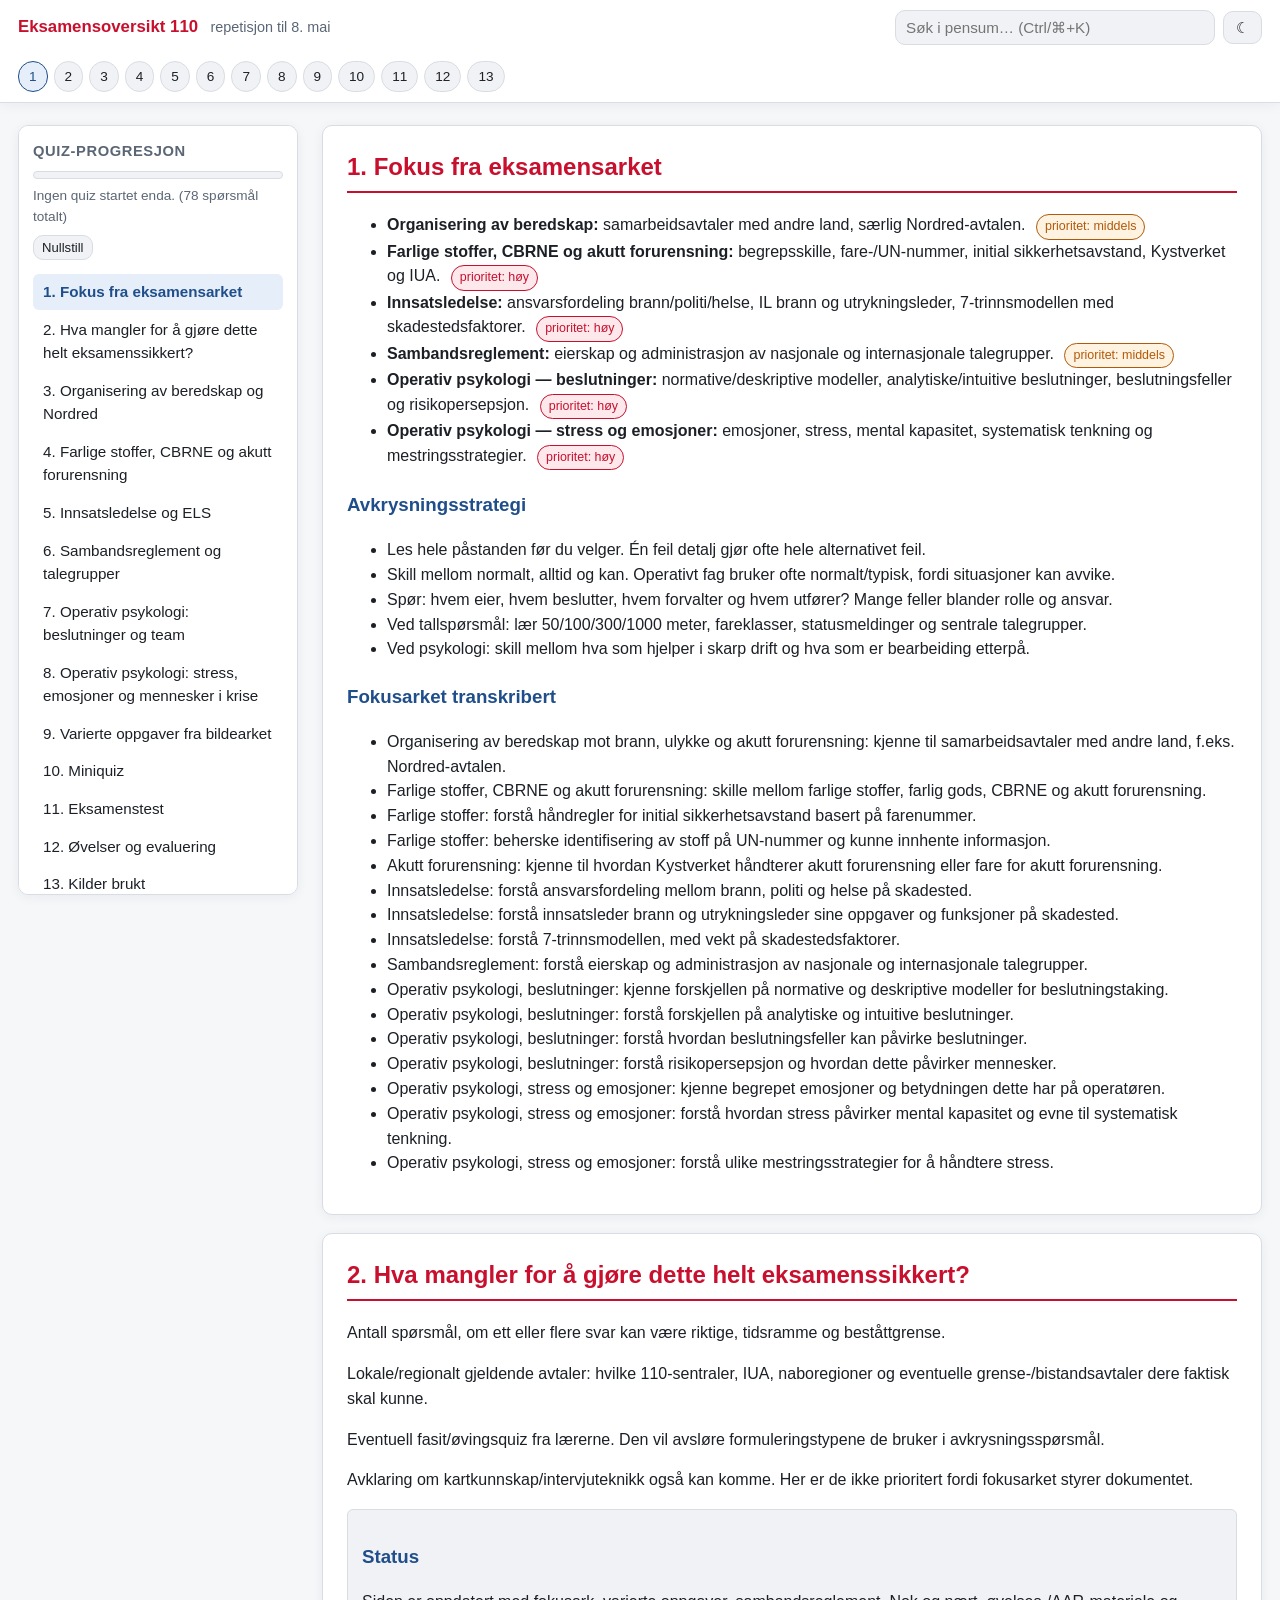
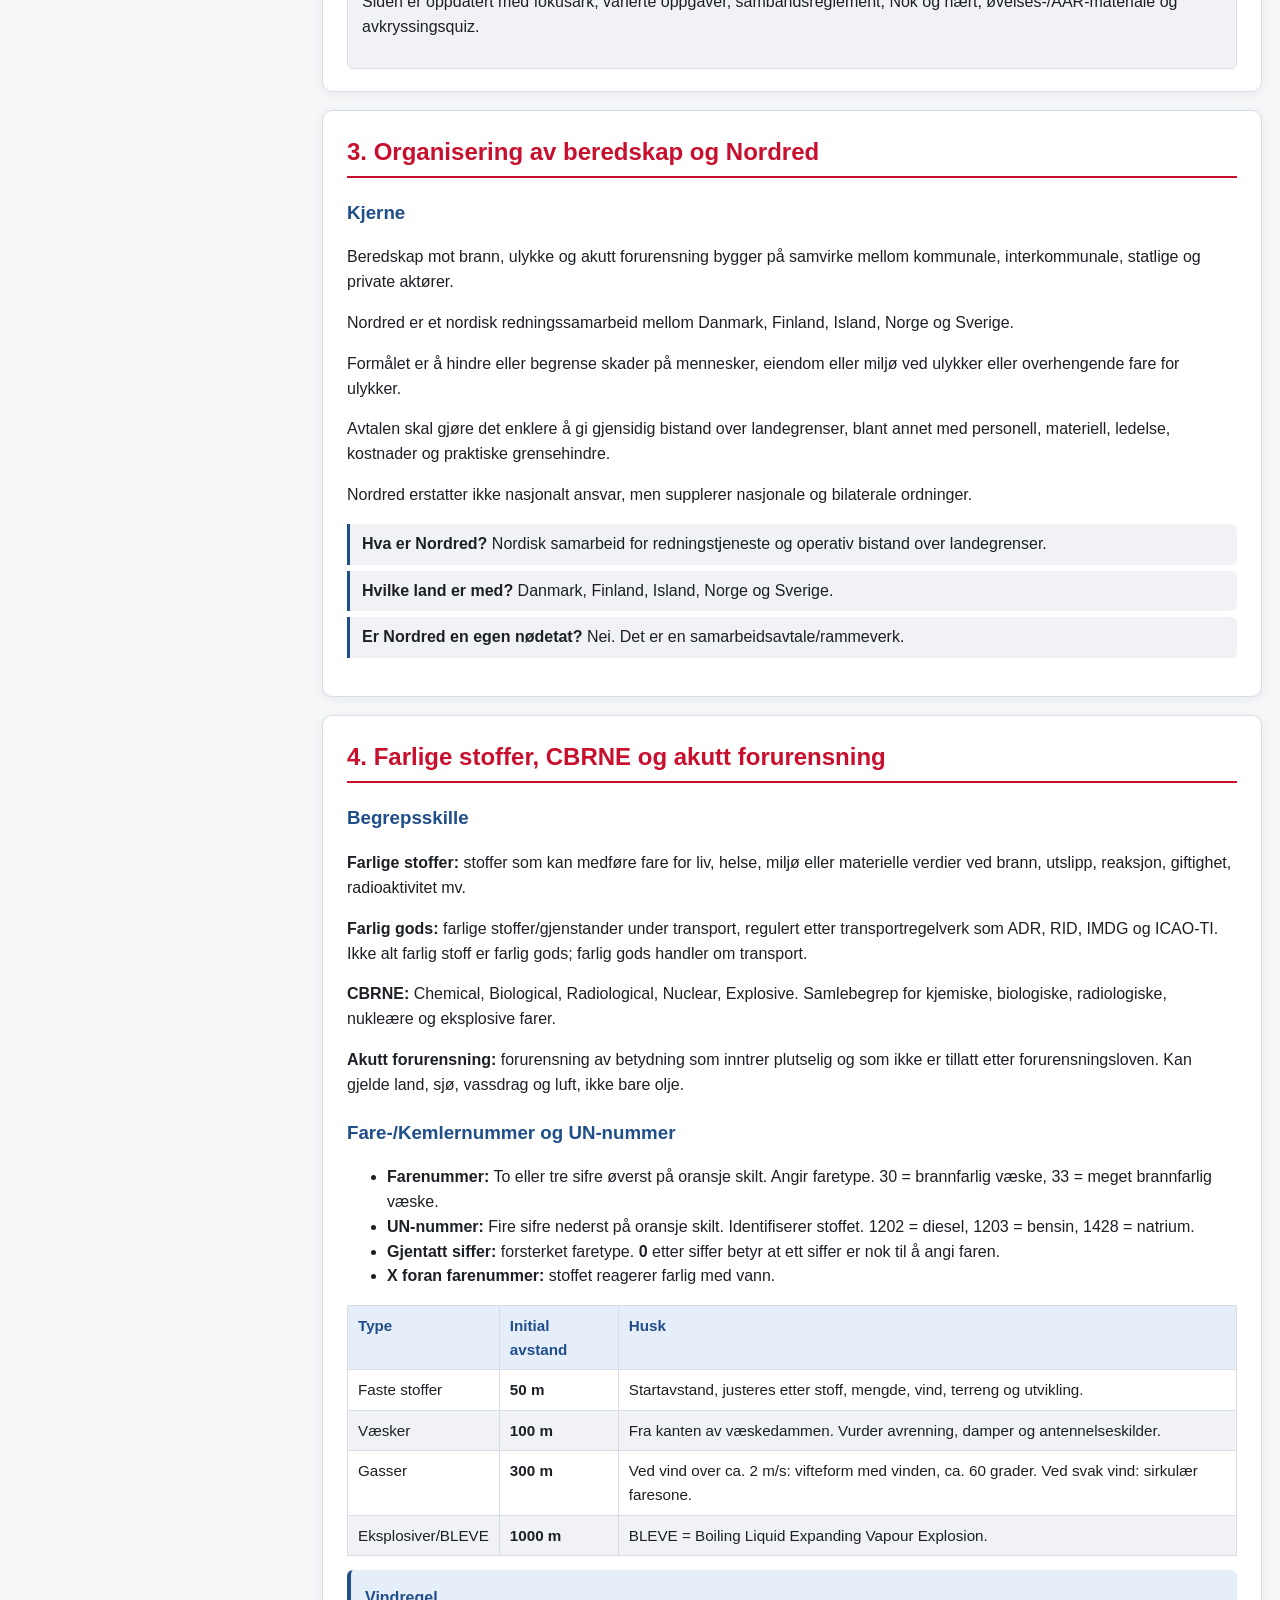
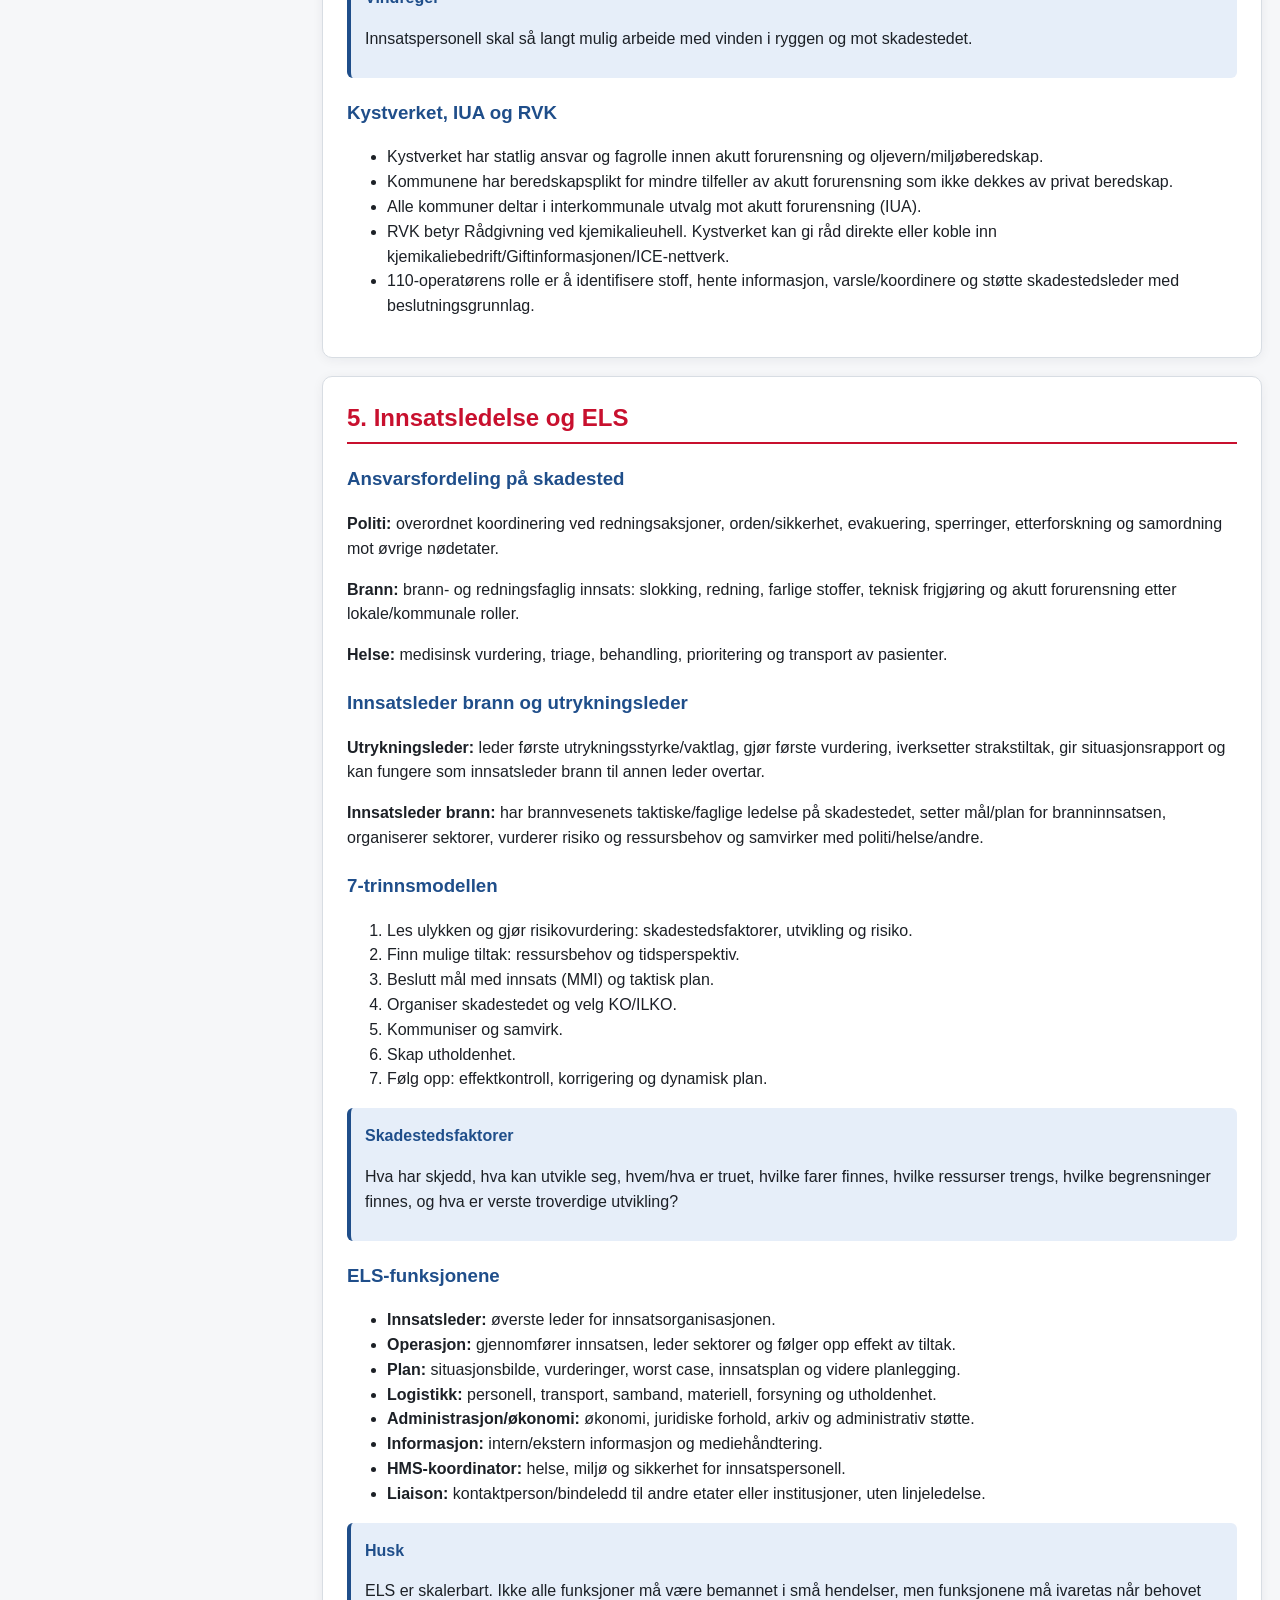
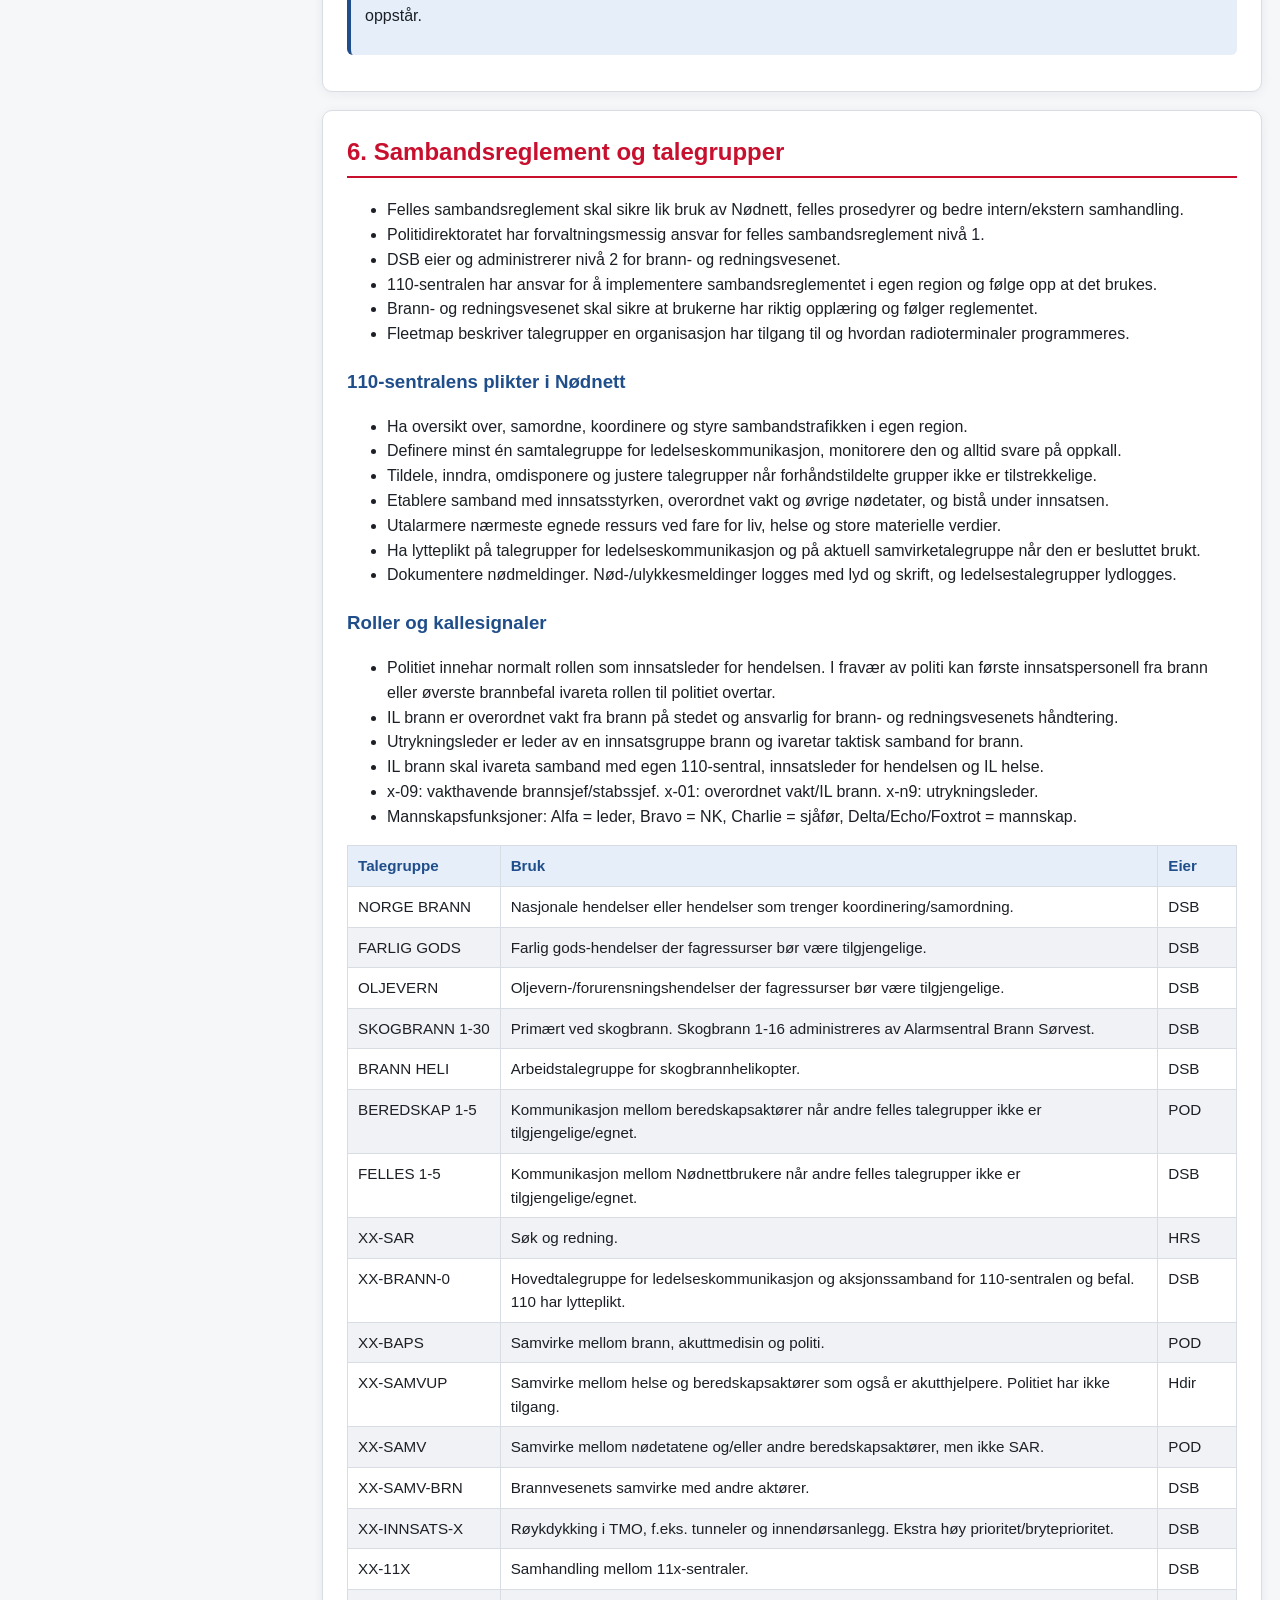
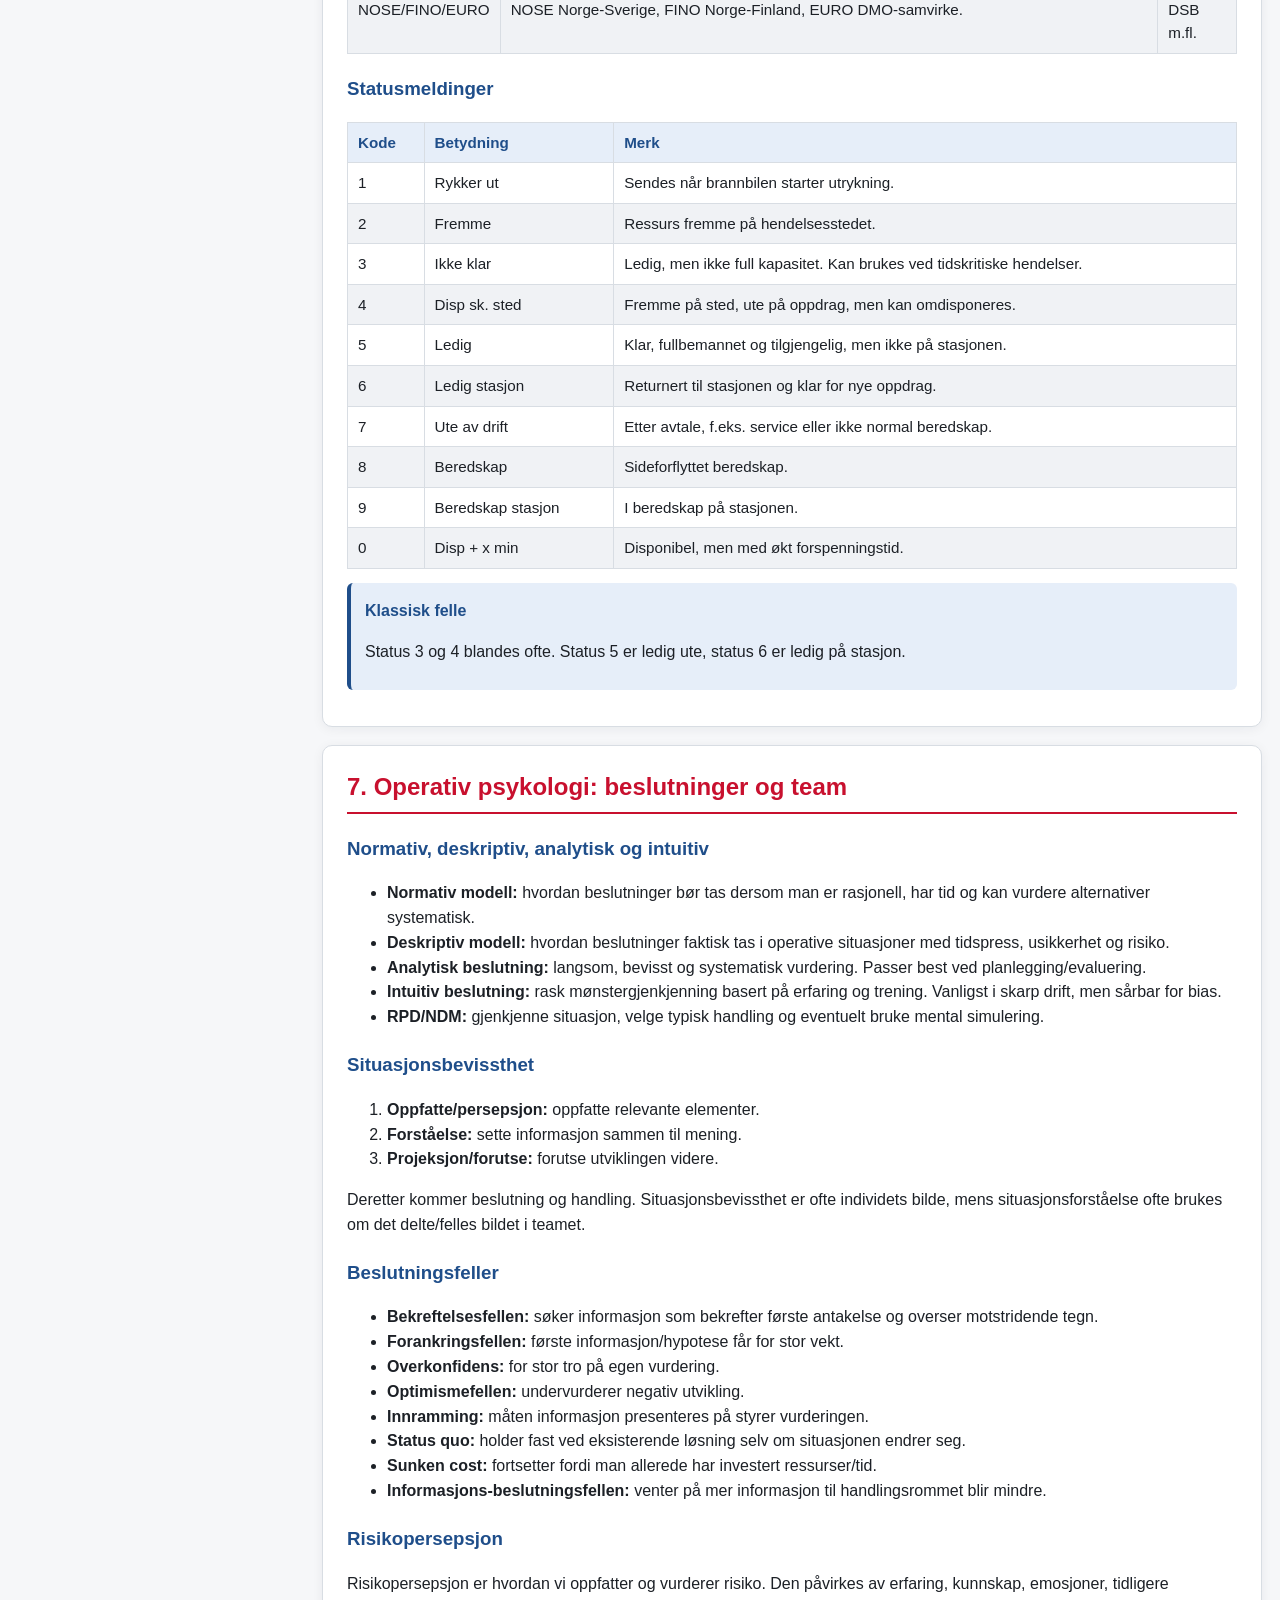
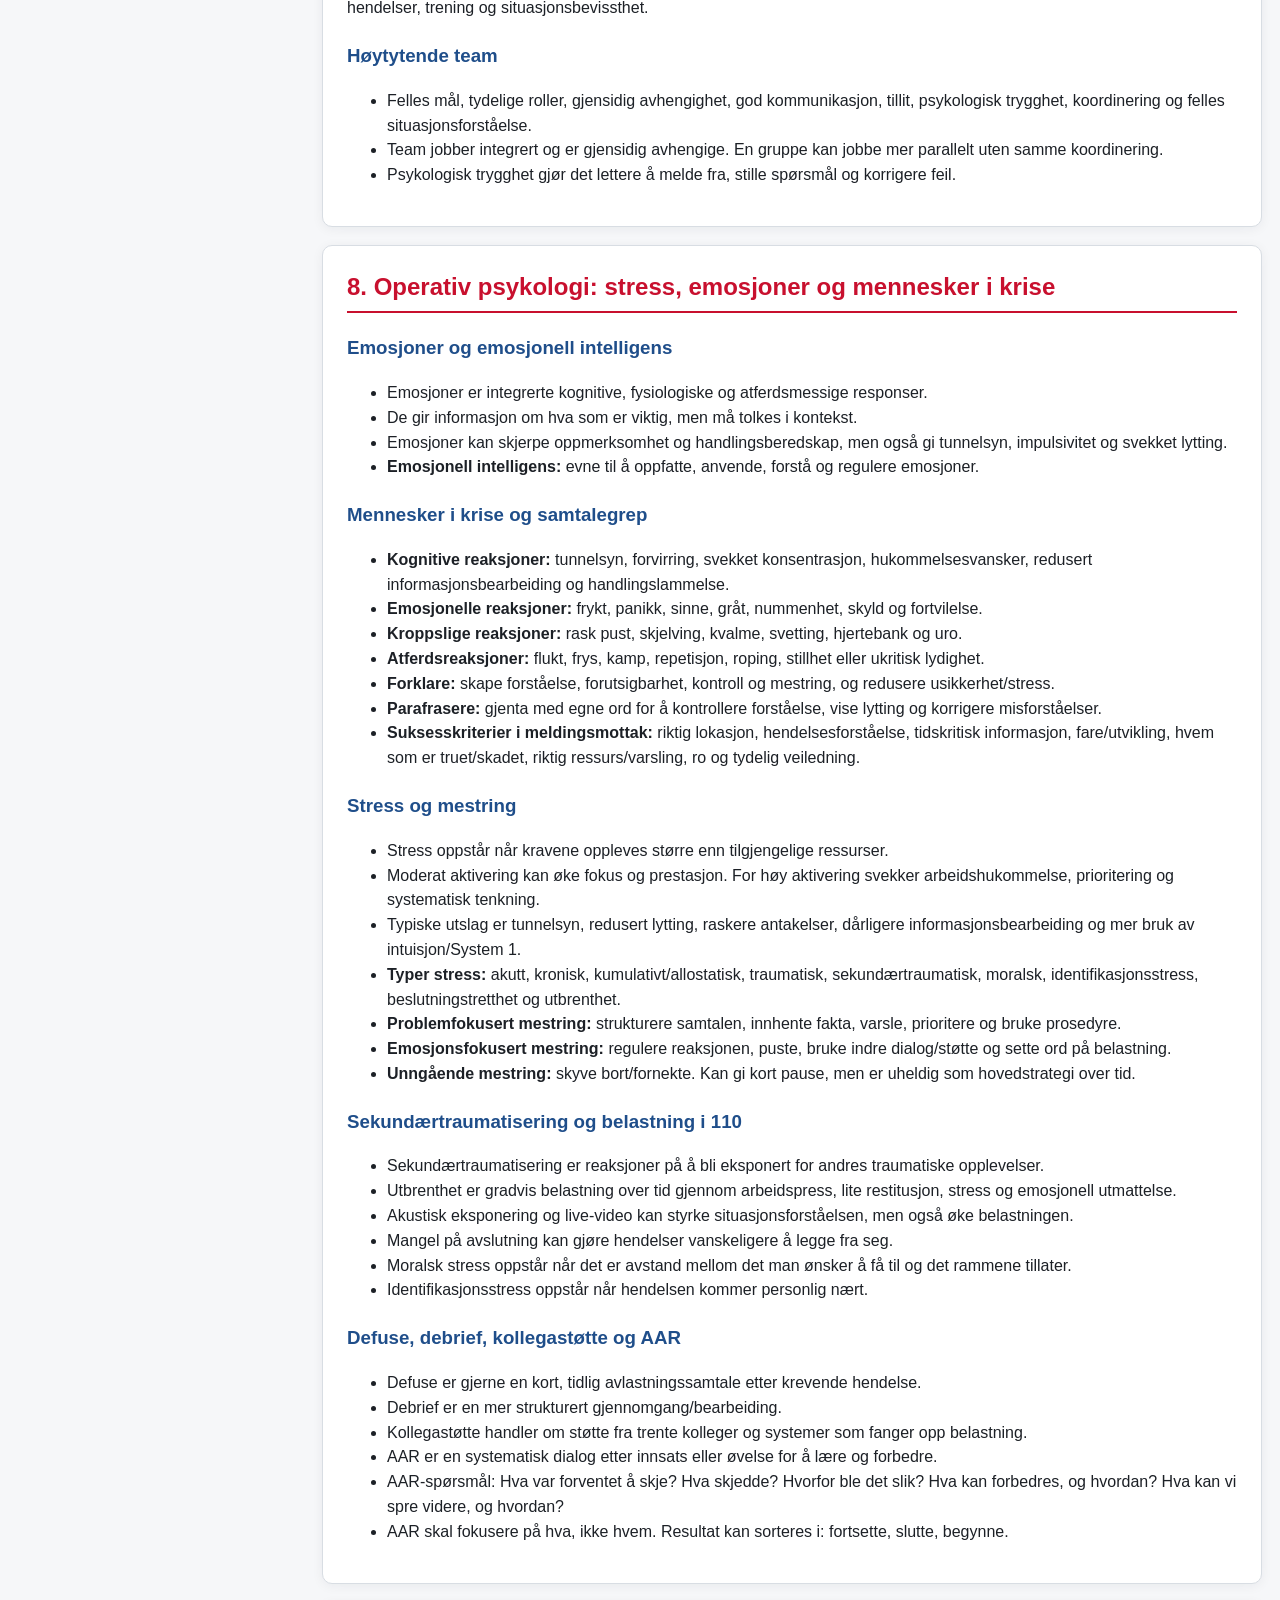
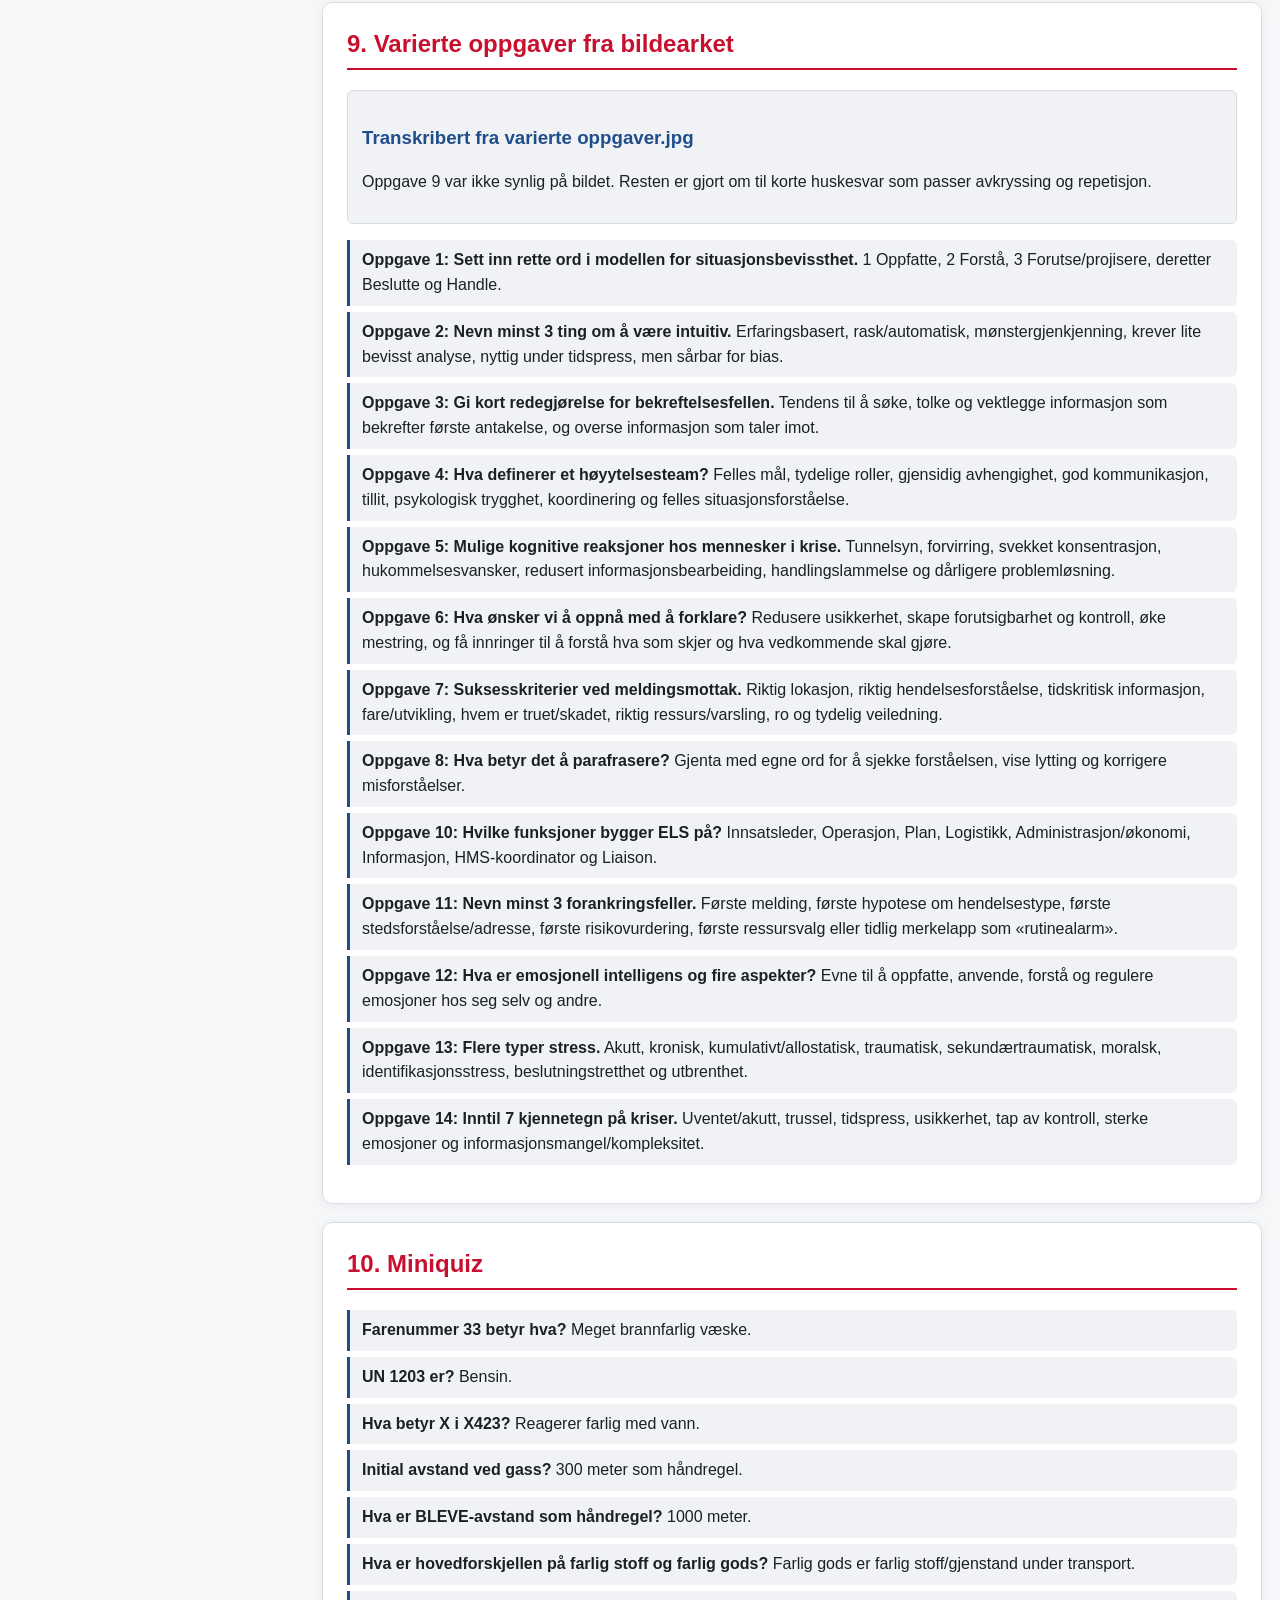
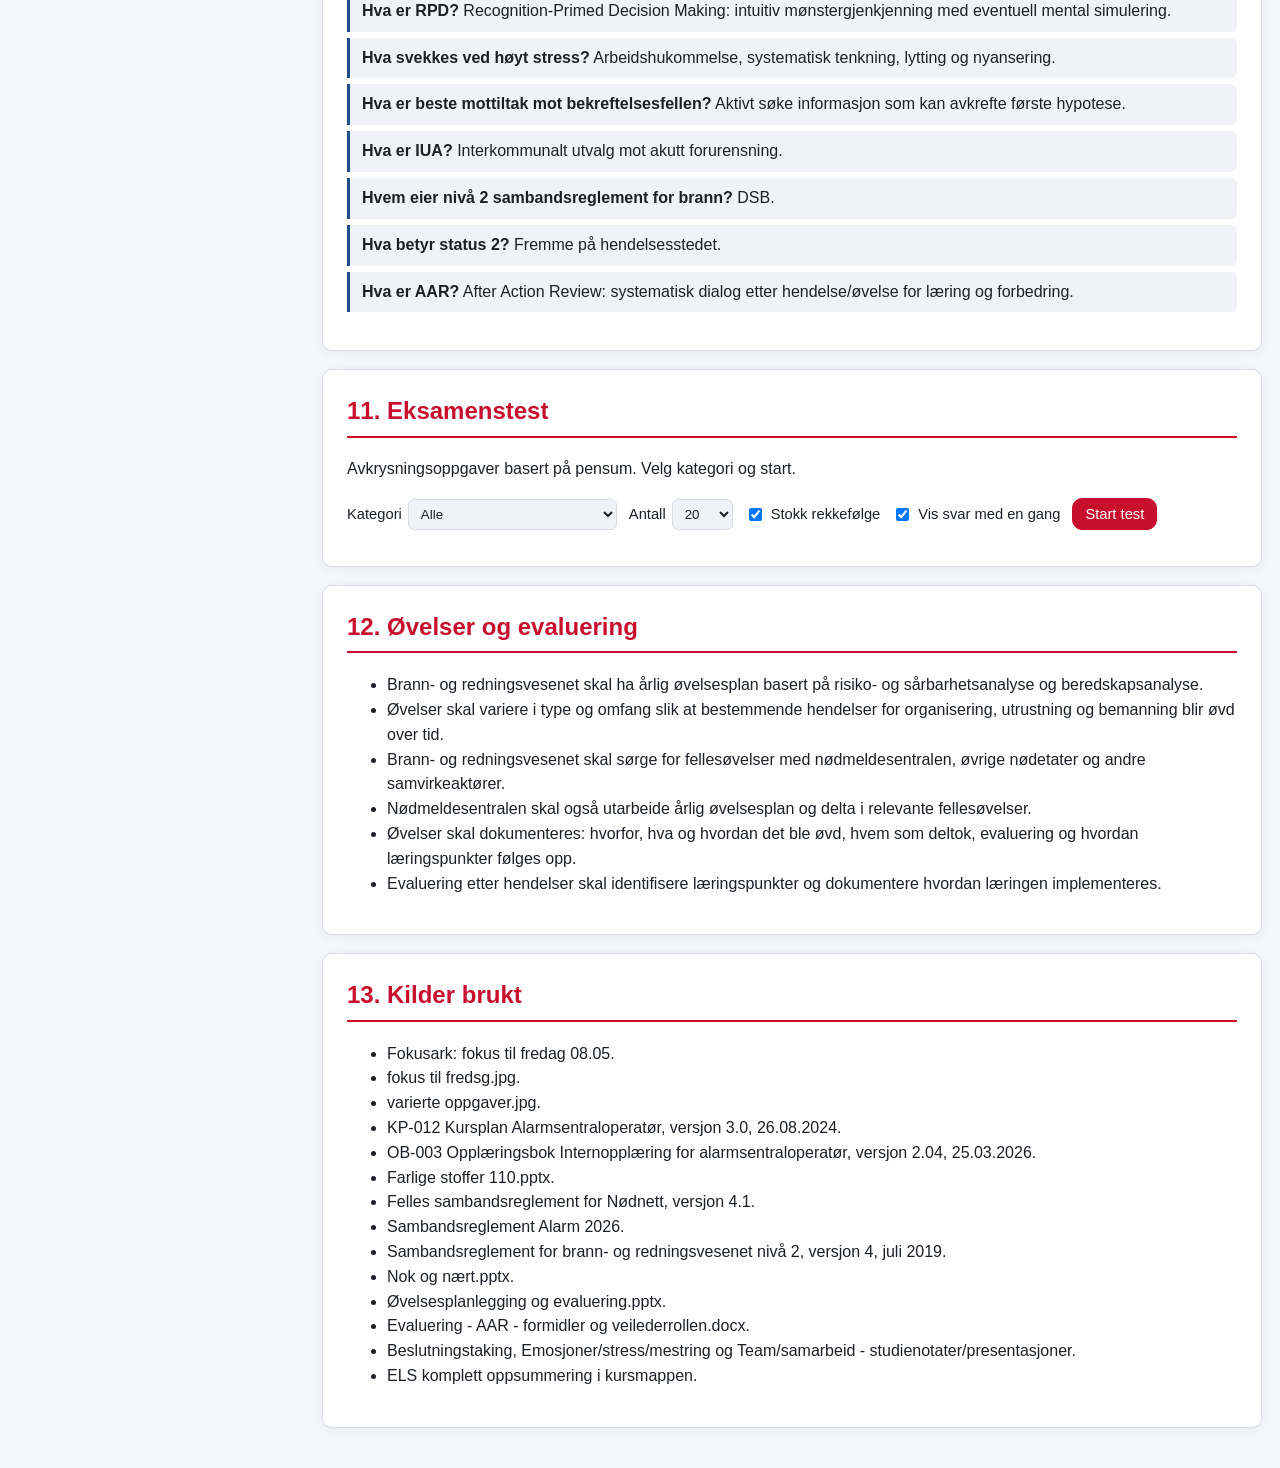
==== commit 90e1ec0d: "Update exam overview with final focus content" ====
--- a/index.html
+++ b/index.html
@@ -15,7 +15,7 @@
     </div>
     <div class="topbar-actions">
       <input id="search" type="search" placeholder="Søk i pensum… (Ctrl/⌘+K)" aria-label="Søk" />
-      <button id="theme-toggle" class="btn" aria-label="Bytt mørk modus" title="Bytt mørk modus">🌓</button>
+      <button id="theme-toggle" class="btn" aria-label="Bytt mørk modus" title="Bytt mørk modus">☾</button>
     </div>
   </div>
   <nav id="topnav" class="topnav" aria-label="Seksjoner"></nav>
@@ -31,420 +31,299 @@
     </div>
     <ol id="toc" class="toc"></ol>
     <div class="sidebar-footer muted small">
-      <p>Bygget fra Sambandsreglement 2026, KP-012, Farlige stoffer 110, og operativ psykologi-pensum.</p>
+      <p>Oppdatert med fokusark, varierte oppgaver, sambandsreglement, farlige stoffer, ELS og operativ psykologi.</p>
     </div>
   </aside>
 
   <article id="content" class="content">
-
-    <!-- 1 -->
-    <section id="s1" class="card">
-      <h2>1. Fokus fra eksamensarket</h2>
-      <ul>
-        <li><strong>Organisering av beredskap:</strong> samarbeidsavtaler med andre land, særlig Nordred-avtalen. <span class="prio middels">prioritet: middels</span></li>
-        <li><strong>Farlige stoffer, CBRNE og akutt forurensning:</strong> begrepsskille, fare/UN-nummer, initial sikkerhetsavstand, Kystverket og IUA. <span class="prio hoy">prioritet: høy</span></li>
-        <li><strong>Innsatsledelse:</strong> ansvarsfordeling brann/politi/helse, IL brann og utrykningsleder, 7-trinnsmodellen med skadestedsfaktorer. <span class="prio hoy">prioritet: høy</span></li>
-        <li><strong>Sambandsreglement:</strong> eierskap og administrasjon av nasjonale talegrupper. <span class="prio middels">prioritet: middels</span></li>
-        <li><strong>Operativ psykologi — beslutninger:</strong> normativ/deskriptiv/intuitiv beslutning, beslutningsfeller og risikopersepsjon. <span class="prio hoy">prioritet: høy</span></li>
-        <li><strong>Operativ psykologi — stress og emosjoner:</strong> emosjoner, stress og mental kapasitet, systematisk tenkning og mestringsstrategier. <span class="prio hoy">prioritet: høy</span></li>
-      </ul>
-      <h3>Avkrysningsstrategi</h3>
-      <ul>
-        <li>Les hele påstanden før du velger. Én feil detalj gjør ofte hele alternativet feil.</li>
-        <li>Skill mellom normalt, alltid og kan. Operativt fag bruker ofte normalt/typisk, fordi situasjoner kan avvike.</li>
-        <li>Spør: hvem eier, hvem bestutter, og hvem utfører? Mange feller blander roller på operativ side.</li>
-        <li>Ved fagbegrep: lær de grove håndreglene først (50/100/300/1000 meter, fareklasser, statusmeldinger) og se sentrale talegrupper.</li>
-        <li>Ved psykologi: skille mellom hva som hjelper i skarp drift og hva som er bearbeiding etterpå.</li>
-      </ul>
-    </section>
-
-    <!-- 2 -->
-    <section id="s2" class="card">
-      <h2>2. Hva mangler for å gjøre dette helt eksamenssikkert?</h2>
-      <p>Antall spørsmål, om ett eller flere svar er riktige, tidsramme og beståttgrense.</p>
-      <p>Lokale/regionalt gjeldende avtaler: hvilke 110-sentraler, IUA, naboregioner og eventuelle grense-/bistandsavtaler dere faktisk skal kunne.</p>
-      <p>Eventuelt fast/avvigsoug fra læreren: den vil avsløre formuleringstypene de bruker i avkrysningsspørsmål.</p>
-      <p>Avklaring om kartkunnskap/intervjuteknikk også kan komme; siden kursplanen dekker mer enn fokusarket. Her er de ikke prioritert fordi fokusarket styrer dokumentet.</p>
-      <div class="status-box">
-        <h3>Status</h3>
-        <p>Oversikten under er oppdatert mot de nye sambandsreglementene (Sambandsreglement Alarm 2026, Nok og nært, samt øvelses-/AAR-materialet). Sambandsdelen er derfor vesentlig mer eksamensrettet enn i første versjon.</p>
-      </div>
-    </section>
-
-    <!-- 3 -->
-    <section id="s3" class="card">
-      <h2>3. Organisering av beredskap og Nordred</h2>
-      <h3>Kjerne</h3>
-      <p>Beredskap mot brann, ulykke og akutt forurensning bygger på samvirke mellom kommunale, interkommunale og statlige aktører.</p>
-      <p>Nordred er et nordisk redningssamarbeid mellom Danmark, Finland, Island, Norge og Sverige.</p>
-      <p>Formålet er å hindre eller begrense skader på mennesker, eiendom eller miljø ved ulykker eller overhengende fare for ulykker.</p>
-      <p>Avtalen skal gjøre det enklere å gi gjensidig bistand over landegrenser, blant annet med personell, materiell, ledelse, kostnader og praktiske grensehindre.</p>
-      <p>Nordred erstatter ikke nasjonalt ansvar, men supplerer nasjonale og bilaterale ordninger.</p>
-      <ul class="qa">
-        <li><strong>Hva er Nordred?</strong> Nordisk samarbeid for redningstjeneste og operativ bistand over landegrenser.</li>
-        <li><strong>Hvilke land er med?</strong> Danmark, Finland, Island, Norge og Sverige.</li>
-        <li><strong>Hva er formålet?</strong> Hindre eller begrense skade på mennesker, eiendom og miljø ved ulykker eller fare for ulykker.</li>
-        <li><strong>Er Nordred en egen nødetat?</strong> Nei. Det er et rammeverk/samarbeidsavtale mellom landene.</li>
-      </ul>
-    </section>
-
-    <!-- 4 -->
-    <section id="s4" class="card">
-      <h2>4. Farlige stoffer, CBRNE og akutt forurensning</h2>
-      <h3>Begrepsskille</h3>
-      <p><strong>Farlige stoffer:</strong> stoffer som medfører fare for liv, helse, miljø eller materielle verdier ved brann, utslipp, reaksjon, giftighet, radioaktivitet mv.</p>
-      <p><strong>Farlig gods:</strong> farlige stoffer/gjenstander under transport, regulert etter transportregelverk som <strong>ADR/RID/IMDG/ICAO-TI</strong>. Det er altså farlig stoff av farlig gods. Farlig gods håndterer <em>om transport</em>.</p>
-      <p><strong>CBRNE:</strong> <strong>C</strong>hemical, <strong>B</strong>iological, <strong>R</strong>adiological, <strong>N</strong>uclear, <strong>E</strong>xplosive. Samlebegrep for hendelser med kjemiske, biologiske, radiologiske, nukleære og eksplosive farer, ikke bare kjemikalier.</p>
-      <p><strong>Akutt forurensning:</strong> forurensning av betydning som inntrer plutselig, og som ikke er tillatt etter forurensningsloven. Faller gjerne både sjø, vassdrag og luft. Ikke begrenset til olje.</p>
-
-      <h3>Fare-/Kemlernummer og UN-nummer</h3>
-      <ul>
-        <li><strong>Farenummer:</strong> Til eller tre sifre øverst på oransje skilt. Angir faretype. <em>Eksempel: 30 = brannfarlig væske, 33 = meget brannfarlig væske.</em></li>
-        <li><strong>UN-nummer:</strong> Fire sifre nederst på oransje skilt. Identifiserer stoffet. <em>Eksempel: 1202 = diesel, 1203 = bensin, 1428 = natrium.</em></li>
-        <li><strong>Gjentatt siffer:</strong> Forsterket faretype. <em>Eksempel: 33 = mer brannfarlig enn 30.</em></li>
-        <li><strong>0 etter siffer:</strong> Ett siffer er nok til å angi faren. <em>Eksempel: 30.</em></li>
-        <li><strong>X foran:</strong> Reagerer farlig med vann. <em>Eksempel: X423 natrium: brannfarlig fast stoff som reagerer farlig med vann og utvikler brennbar gass.</em></li>
-      </ul>
-
-      <h3>Initial sikkerhetsavstand</h3>
-      <table class="grid">
-        <thead><tr><th>Type</th><th>Avstand</th><th>Husk</th></tr></thead>
-        <tbody>
-          <tr><td>Faste stoffer</td><td><strong>50 m</strong></td><td>Startavstand. Justeres etter stoff, mengde, vind, terreng og utvikling.</td></tr>
-          <tr><td>Væsker</td><td><strong>100 m</strong></td><td>Fra kanten av væskedammen. Vær oppmerksom på avrenning, damper og antennelseskilder.</td></tr>
-          <tr><td>Gasser</td><td><strong>300 m</strong></td><td>Ved vind over ca. 2 m/s: vifteform med vinden, ca. 60°. Ved svak vind: sirkulær faresone.</td></tr>
-          <tr><td>Eksplosiver / BLEVE</td><td><strong>1000 m</strong></td><td>BLEVE = Boiling Liquid Expanding Vapour Explosion. Tank som kan revne behandles med stor avstand.</td></tr>
-        </tbody>
-      </table>
-
-      <div class="callout">
-        <h4>Vindregel</h4>
-        <p>Innsatspersonell skal så langt mulig arbeide med vinden i ryggen og mot skadestedet. Svak vind gir ustabil vindretning og kan gjøre faresonen sirkulær.</p>
-      </div>
-
-      <h3>Kystverket, IUA og RVK</h3>
-      <p>Kystverket har statlig ansvar og fagrolle innen akutt forurensning og oljevern/miljøberedskap.</p>
-      <p>Kommunene har beredskapsplikt for mindre tilfeller av akutt forurensning som ikke dekkes av privat beredskap.</p>
-      <p>Alle kommuner deltar i interkommunale utvalg mot akutt forurensning (IUA). IUA støtter særlig større kommunale hendelser.</p>
-      <p><strong>RVK</strong> betyr <strong>Rådgivning ved kjemikalieuhell</strong>. 110-sentral/skadested vurderer behov; Kystverket kan gi råd direkte eller koble inn kjemikaliebedrift/Giftinformasjonen/ICE-nettverk.</p>
-      <p>110-operatørens rolle er å identifisere stoff, hente relevant informasjon, varsle/koordinere og støtte skadestedsleder med beslutningsgrunnlag.</p>
-
-      <ul class="qa">
-        <li><strong>Hva er forskjellen på farenummer og UN-nummer?</strong> Farenummer beskriver faretypen. UN-nummer identifiserer stoffet.</li>
-        <li><strong>Hva betyr X foran farenummer?</strong> Stoffet reagerer farlig med vann.</li>
-        <li><strong>Hva er RVK?</strong> Rådgivning ved kjemikalieuhell.</li>
-        <li><strong>Hva er IUA?</strong> Interkommunalt utvalg mot akutt forurensning.</li>
-        <li><strong>Hvilket oppslagsverk er sentralt?</strong> DSB Håndbok for nødetatene: farlige stoffer/CBRNE, samt stoffkartotek/SDS og relevante databaser.</li>
-      </ul>
-    </section>
-
-    <!-- 5 -->
-    <section id="s5" class="card">
-      <h2>5. Innsatsledelse</h2>
-      <h3>Ansvarsfordeling på skadested</h3>
-      <p><strong>Politi:</strong> Overordnet koordinering ved redningsaksjoner, orden/sikkerhet, evakuering, sperringer, etterforskning og motivert evnige nødetater. <em>(Typisk avkrysningspoeng: politiet har ofte koordinerende skadestedsledelse når flere nødetater inngår.)</em></p>
-      <p><strong>Brann:</strong> Brann- og redningsfaglig innsats: slokking, redning, farlige stoffer, teknisk frigjøring, akutt forurensning eller lokale kommunale roller. <em>(Typisk avkrysningspoeng: innsatsleder brann leder brannvesenets innsats og gir faglige råd inn brann/redning.)</em></p>
-      <p><strong>Helse:</strong> Medisinsk vurdering, triage, behandling, prioritering og transport av pasienter. <em>(Typisk avkrysningspoeng: Helse leder den helsefaglige delen, ikke brannfaglig taktikk.)</em></p>
-
-      <h3>Innsatsleder brann og utrykningsleder</h3>
-      <p><strong>Utrykningsleder:</strong> Leder første utrykningsstyrke/vaktlag, gjør første vurdering, iverksetter strakstiltak, gir situasjonsrapport og kan fungere som innsatsleder brann til annen leder overtar.</p>
-      <p><strong>Innsatsleder brann:</strong> Har brannvesenets taktiske/faglige ledelse på skadestedet, setter mål/plan for brannvesenets innsats, organiserer sektorer, vurderer og koordinerer.</p>
-      <p><strong>110-operatør:</strong> Støtter med varsling, ressursoversikt, dokumentasjon, samband, informasjonsinnhenting og felles situasjonsforståelse.</p>
-
-      <h3>7-trinnsmodellen</h3>
-      <ol>
-        <li>Les ulykken og gjør risikovurdering: skadestedsfaktorer, utvikling, risiko. <em>(eksamen: høyest vekt i fokusarket.)</em></li>
-        <li>Finn mulige tiltak: ressursbehov og tidsperspektiv.</li>
-        <li>Beslutt mål med innsats (MMI) og taktisk plan.</li>
-        <li>Organiser skadestedet og velg KO/ILKO.</li>
-        <li>Kommuniser og samvirk.</li>
-        <li>Skap utholdenhet.</li>
-        <li>Følg opp: effektkontroll, korrigering og dynamisk plan.</li>
-      </ol>
-      <div class="callout">
-        <h4>Skadestedsfaktorer i trinn 1</h4>
-        <p>Tenk systematisk: hva har skjedd, hva kan utvikle seg, hvem/hva er truet, hvilke farer finnes, hvilke ressurser trengs, hvilke begrensninger finnes, og hva er verste troverdige utvikling?</p>
-      </div>
-    </section>
-
-    <!-- 6 -->
-    <section id="s6" class="card">
-      <h2>6. Sambandsreglement og talegrupper</h2>
-      <p>Felles sambandsreglement skal sikre lik bruk av Nødnett, felles prosedyrer og bedre intern/ekstern samhandling.</p>
-      <p>Målet er bedre koordinering, ressursutnyttelse, personellsikkerhet og kvalitet i tjenesten.</p>
-      <p>Politidirektoratet har forvaltningsmessig ansvar for felles sambandsreglement, i samarbeid med øvrige etater.</p>
-      <p>Nivå 1 er Felles sambandsreglement for Nødnett og gjelder alle beredskapsbrukere.</p>
-      <p>Nivå 2 er nasjonalt sambandsreglement for brann- og redningsvesenet og bygger på nivå 1.</p>
-      <p>DSB eier og administrerer nivå 2 for brann- og redningsvesenet.</p>
-      <p>110-sentralen har ansvar for å implementere sambandsreglementet i egen region og følge opp at det brukes.</p>
-      <p>Brann- og redningsvesenet skal sikre at brukerne har riktig opplæring og følger reglementet.</p>
-      <p>Fleetmap beskriver hvilke talegrupper en organisasjon har tilgang til, og hvordan radioterminalen programmeres.</p>
-      <p>Brann- og redningsvesenets sambandsstruktur består av nasjonale talegrupper, regionale samvirkegrupper, lokale innsats-/lederstalegrupper, øvingstalegrupper, internasjonale talegrupper og samhandlingstalegrupper.</p>
-
-      <h3>110-sentralens plikter i Nødnett</h3>
-      <ul>
-        <li>Skal ha oversikt over, samordne, koordinere og styre sambandstrafikken i egen region.</li>
-        <li>Skal definere minst én samtalegruppe for ledelseskommunikasjon i regionen, monitorere den og alltid svare på oppkall.</li>
-        <li>Skal tildele, indra, omdisponere og justere talegrupper når forhåndstildelte grupper ikke er tilstrekkelige.</li>
-        <li>Skal etablere samband med innsatsstyrken, overordnet vakt og øvrige nødetater, og bistå under innsatsen.</li>
-        <li>Skal utalarmere nærmeste egnede ressurs ved fare for liv, helse og store materielle verdier.</li>
-        <li>Skal ha oversikt over tilgjengelige operative ressurser og informere overordnet vakt om vesentlige endringer i beredskapsendring.</li>
-        <li>Har lytteplikt på talegrupper for ledelseskommunikasjon under hendelser, og på aktuell samvirketalegruppe når det er besluttet brukt.</li>
-        <li>Skal dokumentere hendelser, nød-/lytteketmeldinger og avvik samt forspenningstid.</li>
-      </ul>
-
-      <h3>Roller og kallesignaler som ofte blir avkrysningsstoff</h3>
-      <p>Politiet innehar normalt rollen som innsatsleder for hendelsen. I hendelser av stor og/eller politiets første innsatspersonell fra brann eller øverste brannbefal ivareta rollen til politiet overtar.</p>
-      <p>IL brann er overordnet vakt fra brann på sted og skal være ansvarlig for brann- og redningsvesenets håndtering.</p>
-      <p>Utrykningsleder eller leder av en innsatsgruppe brann skal ivareta taktisk samband for brann.</p>
-      <p>IL brann skal ivareta samband med øvrige etater og IL helse.</p>
-      <p>x-09: vakthavende brannsjef/stabssjef. x-01: overordnet vakt/IL brann. x-n9: utrykningsleder.</p>
-      <p>Mannskapsfunksjoner: Alfa = leder, Bravo = NK, Charlie = sjåfør, Delta/Echo/Foxtrot osv. = mannskap.</p>
-
-      <h3>Talegrupper — formål og eier</h3>
-      <table class="grid">
-        <thead><tr><th>Talegruppe</th><th>Bruk</th><th>Eier</th></tr></thead>
-        <tbody>
-          <tr><td><strong>NORGE BRANN</strong></td><td>Nasjonale hendelser eller hendelser som trenger varsling/samordning.</td><td>DSB</td></tr>
-          <tr><td><strong>FARLIG GODS</strong></td><td>Brukes ved farlig gods-hendelser der fagressurser ikke har egne tilgjengelige.</td><td>DSB</td></tr>
-          <tr><td><strong>OLJEVERN</strong></td><td>Oljevern-/forurensningshendelser der fagressurser ikke har egne tilgjengelige.</td><td>DSB</td></tr>
-          <tr><td><strong>SKOGBRANN 1–30</strong></td><td>Omfatter ved skogbrann. Skogbrann 1–16 administreres av Alarmsentral Brann Sørvest.</td><td>DSB</td></tr>
-          <tr><td><strong>BRANN HELI</strong></td><td>Arbeidstalegruppe for skogbrannhelikopter.</td><td>DSB</td></tr>
-          <tr><td><strong>BEREDSKAP 1–5</strong></td><td>Kommunikasjon mellom beredskapsaktører ved hendelse, særlig på tvers av politidistrikter.</td><td><strong>POD</strong></td></tr>
-          <tr><td><strong>FELLES 1–5</strong></td><td>Kommunikasjon mellom Nødnettbrukere når andre felles talegrupper ikke er tilgjengelige eller egnet.</td><td>DSB</td></tr>
-          <tr><td><strong>XX-SAR 1–4</strong></td><td>Brukes under søk og redning. Fast tildelt per politidistrikt (LRS).</td><td><strong>HRS</strong></td></tr>
-          <tr><td><strong>XX-BRANN-0</strong></td><td>Hovedtalegruppe for ledelseskommunikasjon og aksjonssamband for 110-sentralen og befal. <strong>110 har lytteplikt.</strong></td><td>DSB</td></tr>
-          <tr><td><strong>XX-BAPS 1–9</strong></td><td>Samvirke mellom brann, akuttmedisin og politi. Bruk besluttes av politiets operasjonssentral.</td><td><strong>POD (politiet)</strong></td></tr>
-          <tr><td><strong>XX-SAMVUP 11–19</strong></td><td>Samvirke mellom helse og akutthjelpere som ikke er nødetater. Politiet har ikke tilgang. AMK beslutter bruk.</td><td><strong>Hdir</strong></td></tr>
-          <tr><td><strong>XX-SAMV 1–5</strong></td><td>Samvirke mellom nødetatene og/eller andre beredskapsaktører, men ikke hendelser definert som SAR.</td><td>POD</td></tr>
-          <tr><td><strong>XX-SAMV-BRN 1–9</strong></td><td>Brannvesenets samvirke med andre aktører.</td><td>DSB</td></tr>
-          <tr><td><strong>XX-INNSATS-X</strong></td><td>Tiltenkt røykdykking i TMO, f.eks. tunneler og innendørsanlegg. Ekstra høy prioritet/bryteprioritet.</td><td>DSB</td></tr>
-          <tr><td><strong>XX-11X</strong></td><td>Samhandling mellom 11x-sentraler.</td><td>DSB</td></tr>
-          <tr><td><strong>DMO-talegrupper</strong></td><td>Lokal kommunikasjon mellom terminaler. Ved grenseoverskridende samvirke <strong>skal EURO DMO brukes</strong>; nasjonale DMO-frekvenser kan gi interferens.</td><td>—</td></tr>
-          <tr><td><strong>NOSE / FINO / EURO</strong></td><td>NOSE: Norge–Sverige. FINO: Norge–Finland. EURO: DMO-samvirke.</td><td>DSB m.fl.</td></tr>
-        </tbody>
-      </table>
-
-      <div class="callout warn">
-        <h4>Korrigert fra forrige versjon</h4>
-        <ul>
-          <li><strong>BAPS eies av politiet (POD)</strong>, ikke DSB.</li>
-          <li><strong>BEREDSKAP eies av POD</strong>, ikke DSB.</li>
-          <li><strong>XX-SAR eies av HRS</strong>.</li>
-          <li>Korrekt navn er <strong>BRANN HELI</strong> (to ord).</li>
-        </ul>
-      </div>
-
-      <h3>Statusmeldinger</h3>
-      <table class="grid">
-        <thead><tr><th>Kode</th><th>Betydning</th><th>Merk</th></tr></thead>
-        <tbody>
-          <tr><td>1</td><td>Rykker ut</td><td>Sendes når brannbilen starter utrykning.</td></tr>
-          <tr><td>2</td><td>Fremme</td><td>Ressurs fremme på hendelsesstedet.</td></tr>
-          <tr><td>3</td><td><strong>Ikke klar</strong></td><td>Ledig, men ikke full kapasitet (kan brukes ved tidskritiske hendelser).</td></tr>
-          <tr><td>4</td><td><strong>Disp sk. sted</strong></td><td>Ressurs fremme på sted, kan omdisponeres.</td></tr>
-          <tr><td>5</td><td><strong>Ledig</strong></td><td>Klar, fullbemannet, tilgjengelig — ute på oppdrag/vei, ikke på stasjon.</td></tr>
-          <tr><td>6</td><td>Ledig stasj.</td><td>Returnert til stasjonen, klar for nye oppdrag.</td></tr>
-          <tr><td>7</td><td>Ute av drift</td><td>F.eks. service eller kan ikke inngå i normal beredskap.</td></tr>
-          <tr><td>8</td><td>Beredskap</td><td>Sideforflyttet beredskap.</td></tr>
-          <tr><td>9</td><td>Beredskap stasjon</td><td>I beredskap på stasjonen.</td></tr>
-          <tr><td>0</td><td><strong>Disp + xmin</strong></td><td>Disponibel, men med økt forspenningstid.</td></tr>
-        </tbody>
-      </table>
-      <div class="callout warn">
-        <h4>Klassisk avkrysningsfelle</h4>
-        <p>Status <strong>3 og 4</strong> blandes ofte. Status <strong>5</strong> er "ledig ute" og status <strong>6</strong> er "ledig på stasjon".</p>
-      </div>
-
-      <ul class="qa">
-        <li><strong>Hva er hensikten med sambandsreglement?</strong> Lik og riktig bruk av Nødnett og felles rutiner for samhandling.</li>
-        <li><strong>Hva er fleetmap?</strong> Oversikt over talegrupper og terminalkonfigurasjon som ulike organisasjoner får tilgang til.</li>
-        <li><strong>Hvem har forvaltningsansvar for felles sambandsreglement?</strong> Politidirektoratet, i samarbeid med andre etater.</li>
-        <li><strong>Hvem eier nivå 2 for brann?</strong> DSB.</li>
-        <li><strong>Hva skal 110-sentralen gjøre med talegrupper?</strong> Styre, prioritere, tildele, omdisponere og følge opp bruk i egen region.</li>
-        <li><strong>Hvilken talegruppe brukes ved samvirke brann/helse/politi?</strong> XX-BAPS.</li>
-        <li><strong>Hvilken talegruppe brukes ved søk og redning?</strong> XX-SAR.</li>
-        <li><strong>Hva er XX-INNSATS-X tiltenkt?</strong> Røykdykking i TMO, f.eks. tunneler og innendørsanlegg.</li>
-        <li><strong>Hva betyr status 1, 2 og 6?</strong> 1 rykker ut, 2 fremme, 6 ledig stasjon.</li>
-      </ul>
-    </section>
-
-    <!-- 7 -->
-    <section id="s7" class="card">
-      <h2>7. Operativ psykologi: beslutninger</h2>
-      <h3>Normativ, deskriptiv, analytisk og intuitiv</h3>
-      <p><strong>Normativ modell:</strong> Hvordan beslutninger bør tas dersom man er rasjonell, har tid og kan vurdere alternativer systematisk. <em>(eksamen: nært knyttet til analytisk/rasjonell beslutningstaking.)</em></p>
-      <p><strong>Deskriptiv modell:</strong> Hvordan beslutninger faktisk tas i operative situasjoner med tidspress, usikkerhet og risiko. <em>(eksamen: nært knyttet til naturalistisk/intuitiv beslutningstaking.)</em></p>
-      <p><strong>Analytisk beslutning:</strong> Langsom, bevisst og systematisk vurdering av alternativer. <em>(eksamen: best ved planlegging, evaluering, komplekse valg med tid.)</em></p>
-      <p><strong>Intuitiv beslutning:</strong> Rask gjenkjenning av mønster basert på erfaring og trening. <em>(eksamen: vanligst i skarp drift, men sårbar for bias.)</em></p>
-      <p><strong>RPD/NDM:</strong> Recognition-Primed Decision Making: gjenkjenne situasjon, velge typisk handling, eventuelt mental simulering. <em>(eksamen: Beskriver erfarne operatørers faktiske beslutninger.)</em></p>
-
-      <h3>Situasjonsbevissthet</h3>
-      <ol>
-        <li><strong>Persepsjon:</strong> Oppfatte relevante elementer. <em>(110-eksempel: høre røykvarsler, stresset stemme, bakgrunnsstøy.)</em></li>
-        <li><strong>Forståelse:</strong> Sette informasjon sammen til mening. <em>(110-eksempel: dette kan være boligbrann med personer inne.)</em></li>
-        <li><strong>Projeksjon:</strong> Forutse utvikling. <em>(110-eksempel: brannen kan spre seg; behov for skalering/varsling.)</em></li>
-      </ol>
-
-      <div class="callout">
-        <h4>Situasjonsbevissthet vs. situasjonsforståelse</h4>
-        <p>Situasjonsbevissthet er ofte individets bilde. Situasjonsforståelse brukes ofte om det delte/felles bildet i teamet.</p>
-      </div>
-
-      <h3>Beslutningsfeller</h3>
-      <ul>
-        <li><strong>Bekreftelsesfellen:</strong> Man søker informasjon som bekrefter første antakelse og overser motstridende tegn. <em>(motfall: spør: hva taler mot min forståelse?)</em></li>
-        <li><strong>Overkonfidens:</strong> For stor tro på egen vurdering. <em>(motfall: bruk kollegasjekk og tydelig verifisering.)</em></li>
-        <li><strong>Tilgjengelighet:</strong> Undervurderer sannsynlighet basert på lett tilgjengelige eksempler. <em>(motfall: tenk worst credible case.)</em></li>
-        <li><strong>Innramming:</strong> Måten informasjon presenteres på styrer vurderingen. <em>(motfall: reformuler problemet og hent nytrale fakta.)</em></li>
-        <li><strong>Status quo:</strong> Holder fast ved eksisterende løsning selv om situasjonen endrer seg. <em>(motfall: sett tidspunkter for revurdering.)</em></li>
-        <li><strong>Sunken cost:</strong> Fortsetter fordi man allerede har investert ressurser/tid. <em>(motfall: vurder effekt, ikke prestisje eller historikk.)</em></li>
-        <li><strong>Informasjons-beslutningsfellen:</strong> Venter på mer informasjon til handlingsrommet blir mindre. <em>(motfall: ta beslutning med nok informasjon og juster underveis.)</em></li>
-      </ul>
-
-      <h3>Risikopersepsjon</h3>
-      <p>Risikopersepsjon er hvordan vi oppfatter og vurderer risiko.</p>
-      <p>Den påvirkes av erfaring, kunnskap, emosjoner, tidligere hendelser, trening og situasjonsbevissthet.</p>
-      <p>Gjør risikopersepsjon kan trenes gjennom realistiske øvelser, debrief, deling av erfaringer og bevisst bruk av kontrollspørsmål.</p>
-      <p>Ved stress kan risiko både undervurderes og overvurderes. Derfor må risikovurdering struktureres.</p>
-    </section>
-
-    <!-- 8 -->
-    <section id="s8" class="card">
-      <h2>8. Operativ psykologi: stress, emosjoner og mestring</h2>
-      <h3>Emosjoner</h3>
-      <p>Emosjoner er integrerte kognitive, fysiologiske og atferdsmessige responser.</p>
-      <p>De er ikke bare forstyrrelser: de gir informasjon om hva som er viktig, men må tolkes i kontekst.</p>
-      <p>Emosjoner kan skjerpe oppmerksomhet og handlingsberedskap, men også gi tunnelsyn, impulsivitet og svekket lytting.</p>
-      <p>For 110-operatøren er stemmeleie, tempo, pauser, pust og ordvalg sentrale tegn på innringers emosjonelle tilstand.</p>
-      <ul>
-        <li><strong>Oppfatte emosjoner:</strong> Gjenkjenne aktivering hos seg selv, innringer og team.</li>
-        <li><strong>Anvende emosjoner:</strong> Bruke ro, tydelighet og alvor til å skape fremdrift.</li>
-        <li><strong>Forstå emosjoner:</strong> Skille panikk, sinne, sorg og forvirring og faktisk situasjonsinformasjon.</li>
-        <li><strong>Regulere emosjoner:</strong> Holde profesjonell framtoning og bidra til å regulere innringer.</li>
-      </ul>
-
-      <h3>Stress og mental kapasitet</h3>
-      <p>Stress oppstår når kravene oppleves større enn tilgjengelige ressurser.</p>
-      <p>Moderat aktivering kan øke fokus og prestasjon. For høy aktivering svekker arbeidshukommelse, prioritering og systematisk tenkning.</p>
-      <p>Typiske utslag er tunnelsyn, redusert lytting, raskere antakelser, dårligere informasjonsbearbeiding og mer bruk av System 1/intuisjon.</p>
-      <p>Under stress blir prosedyrer, sjekklister, teamstøtte og trening ekstra viktig fordi de avlaster mental kapasitet.</p>
-
-      <h3>Sekundærtraumatisering og belastning i 110</h3>
-      <p>Sekundærtraumatisering er akutte reaksjoner på å bli eksponert for andres traumatiske opplevelser. Operatøren kan påvirkes selv uten å ha vært i fysisk fare.</p>
-      <p>Utbrenthet er mer gradvis og akkumuleres over tid gjennom høyt arbeidspress, lite restitusjon, stress og emosjonell utmattelse.</p>
-      <p>Akutisk eksponering er særskilt relevant for 110: skrik, panikk og lyd fra hendelsen kan gi sterke indre bilder.</p>
-      <p>Live-video/IncidentShare kan styrke situasjonsforståelsen, men øker også visuell belastning.</p>
-      <p>Beslutningstretthet er den kognitive kostnaden ved mange kritiske valg under tidspress og utfyldte informasjon.</p>
-      <p>Moralsk stress oppstår når det er avstand mellom det man mener er å få til og det rammene tillater, f.eks. ressurssmangel eller systemsvikt.</p>
-      <p>Identifikasjonsstress oppstår når hendelsen kommer personlig nært, for eksempel alder, sted eller lifssituasjon som ligner operatørens egen.</p>
-
-      <h3>Defuse, debrief, kollegastøtte og AAR</h3>
-      <p>Defuse er gjøre en kort, tidlig avlastningssamtale etter krevende hendelse.</p>
-      <p>Debrief er mer strukturert gjennomgang/bearbeiding, ofte mer omfattende enn defuse.</p>
-      <p>Kollegastøtte handler om støtte fra trente kolleger og at system som settes opp jevn ved belastning fanges opp.</p>
-      <p>AAR (After Action Review) er en systematisk dialog etter innsats eller øvelse for å gjøre forbedring.</p>
-      <p>AAR-spørsmålene: Hva var forventet å skje? Hva skjedde? Hvorfor ble det slik? Hva kan forbedres, og hvordan?</p>
-      <p>Hva kan vi spre videre, og hvordan?</p>
-      <p>AAR skal fokusere på hva, ikke hvem. Trygge rammer, respekt, en samtale om gangen og læring for fremtiden er sentralt.</p>
-      <p>Resultat kan sorteres i tre: fortsette å gjøre, slutte å gjøre, begynne å gjøre.</p>
-
-      <h3>Mestringsstrategier</h3>
-      <ul>
-        <li><strong>Problemfokusert mestring:</strong> Endre situasjonen: strukturere samtalen, innhente fakta, varsle, prioritere og bruke prosedyre. <em>(når det er nytt?)</em> I selve hendelsen, når operatøren kan påvirke oppgaven.</li>
-        <li><strong>Emosjonsfokusert mestring:</strong> Regulere reaksjonen: pust, indre dialog, støtte, sette ord på belastning. <em>(når er det nyttig?)</em> Under og etter hendelsen, særlig når situasjonen ikke kan endres direkte.</li>
-        <li><strong>Unngåande mestring:</strong> Skyve bort, forsøkte eller distansere seg. <em>(når er det nyttig?)</em> Kan gi kort pause, men er uheldig som hovedstrategi over tid.</li>
-        <li><strong>Kognitiv omstrukturering:</strong> Reframe situasjonen og tenke mer funksjonelt. <em>(når er det nyttig?)</em> Når tanker forsterker stress unødvendig.</li>
-        <li><strong>Taktisk pust/selvregulering:</strong> Kontrollert pust for å senke aktivering. <em>(når er det nyttig?)</em> Når tempo, stemme eller kroppslig stress går opp.</li>
-      </ul>
-
-      <div class="callout warn">
-        <h4>Avkrysningsfelle</h4>
-        <p>Mestring betyr ikke å være upåvirket. Mestring betyr å opprettholde funksjon og bruke hensiktsmessige strategier selv om man er påvirket.</p>
-      </div>
-    </section>
-
-    <!-- 9 Miniquiz -->
-    <section id="s9" class="card">
-      <h2>9. Miniquiz</h2>
-      <ul class="qa">
-        <li><strong>Farenummer 33 betyr hva?</strong> Meget brannfarlig væske.</li>
-        <li><strong>UN 1203 er?</strong> Bensin.</li>
-        <li><strong>Hva betyr X i X423?</strong> Reagerer farlig med vann.</li>
-        <li><strong>Initial avstand ved gass?</strong> 300 meter som håndregel.</li>
-        <li><strong>Hva er BLEVE-avstand som håndregel?</strong> 1000 meter.</li>
-        <li><strong>Hva er hovedforskjellen på farlig stoff og farlig gods?</strong> Farlig gods er farlig stoff/gjenstand under transport.</li>
-        <li><strong>Hva er RPD?</strong> Recognition-Primed Decision Making, intuitiv mønstergjenkjenning med eventuell mental simulering.</li>
-        <li><strong>Når passer analytisk beslutning best?</strong> Når det er tid, informasjon og mulig å vurdere alternativer systematisk.</li>
-        <li><strong>Hva svekkes ved høyt stress?</strong> Arbeidshukommelse, systematisk tenkning, lytting og nyansering.</li>
-        <li><strong>Hva er beste motstrategi mot bekreftelsesfellen?</strong> Aktivt søke informasjon som kan avkrefte første hypotese.</li>
-        <li><strong>Hva er IUA?</strong> Interkommunalt utvalg mot akutt forurensning.</li>
-        <li><strong>Hva er Nordreds formål?</strong> Nordisk bistand/samvirke for å hindre eller begrense skade ved ulykker.</li>
-        <li><strong>Hvem eier nivå 2 sambandsreglement for brann?</strong> DSB.</li>
-        <li><strong>Hvem har ansvar for å implementere sambandsreglement i egen region?</strong> 110-sentralen.</li>
-        <li><strong>Hva er XX-BAPS?</strong> Samvirketalegruppe mellom brann, akuttmedisin og politi. <strong>Eies av politiet (POD).</strong></li>
-        <li><strong>Hva er XX-SAR?</strong> Talegruppe for søk og redning. Eies av HRS.</li>
-        <li><strong>Hva betyr status 2?</strong> Fremme på hendelsesstedet.</li>
-        <li><strong>Hva betyr status 5 vs 6?</strong> 5 = ledig ute, 6 = ledig på stasjon.</li>
-        <li><strong>Hva er sekundærtraumatisering?</strong> Reaksjon på å bli eksponert for andres traumatiske opplevelser.</li>
-        <li><strong>Hva er forskjell på defuse og debrief?</strong> Defuse er kort og tidlig; debrief er mer strukturert og omfattende.</li>
-        <li><strong>Hva er AAR?</strong> After Action Review: systematisk dialog etter hendelse/øvelse for læring og forbedring.</li>
-      </ul>
-    </section>
-
-    <!-- 10 -->
-    <section id="s10" class="card">
-      <h2>10. Eksamenstest</h2>
-      <p>Avkrysningsoppgaver basert på pensum. Velg kategori og start.</p>
-      <div class="quiz-controls">
-        <label>Kategori
-          <select id="quiz-category">
-            <option value="all">Alle</option>
-            <option value="samband">Samband og talegrupper</option>
-            <option value="status">Statusmeldinger</option>
-            <option value="farlig">Farlige stoffer / CBRNE</option>
-            <option value="ledelse">Innsatsledelse / 7-trinn</option>
-            <option value="psyk">Operativ psykologi</option>
-            <option value="org">Organisering / Nordred</option>
-          </select>
-        </label>
-        <label>Antall
-          <select id="quiz-count">
-            <option value="10">10</option>
-            <option value="20" selected>20</option>
-            <option value="40">40</option>
-            <option value="0">Alle</option>
-          </select>
-        </label>
-        <label class="checkbox"><input type="checkbox" id="quiz-shuffle" checked /> Stokk rekkefølge</label>
-        <label class="checkbox"><input type="checkbox" id="quiz-instant" checked /> Vis svar med en gang</label>
-        <button id="quiz-start" class="btn primary">Start test</button>
-      </div>
-      <div id="quiz-area"></div>
-    </section>
-
-    <!-- 11 -->
-    <section id="s11" class="card">
-      <h2>11. Kilder brukt</h2>
-      <ul>
-        <li>Fokusark: fokus til fredag 08.05.</li>
-        <li>KP-012 Kursplan Alarmsentraloperatør, versjon 3.0, 26.08.2024.</li>
-        <li>OB-003 Opplæringsbok Internopplæring for alarmsentraloperatør, versjon 2.04, 25.03.2026.</li>
-        <li>Farlige stoffer 110.pptx, Brann- og redningsskolen.</li>
-        <li>Felles sambandsreglement for Nødnett, versjon 4.1, ikrafttredelse 01.01.2022.</li>
-        <li>Sambandsreglement Alarm 2026.</li>
-        <li>Sambandsreglement for brann- og redningsvesenet nivå 2, versjon 4, juli 2019.</li>
-        <li>Øvelsesplanlegging og evaluering.pptx.</li>
-        <li>Evaluering — AAR — formidler og veilederrollen.docx.</li>
-        <li>Beslutningstaking, Emosjoner/stress/mestring og Team/samarbeid — studienotater/presentasjoner.</li>
-        <li>ELS komplett oppsummering.html.</li>
-        <li>DSB Håndbok for nødetatene — farlige stoffer/CBRNE.</li>
-        <li>DSB Sambandsreglement/Nødnett.</li>
-        <li>Kystverket: kommunalt ansvar og IUA ved akutt forurensning.</li>
-        <li>Nordred: rammeavtale og beskrivelse av nordisk redningssamarbeid.</li>
-      </ul>
-    </section>
-
+<section id="s1" class="card">
+<h2>1. Fokus fra eksamensarket</h2>
+<ul>
+  <li><strong>Organisering av beredskap:</strong> samarbeidsavtaler med andre land, særlig Nordred-avtalen. <span class="prio middels">prioritet: middels</span></li>
+  <li><strong>Farlige stoffer, CBRNE og akutt forurensning:</strong> begrepsskille, fare-/UN-nummer, initial sikkerhetsavstand, Kystverket og IUA. <span class="prio hoy">prioritet: høy</span></li>
+  <li><strong>Innsatsledelse:</strong> ansvarsfordeling brann/politi/helse, IL brann og utrykningsleder, 7-trinnsmodellen med skadestedsfaktorer. <span class="prio hoy">prioritet: høy</span></li>
+  <li><strong>Sambandsreglement:</strong> eierskap og administrasjon av nasjonale og internasjonale talegrupper. <span class="prio middels">prioritet: middels</span></li>
+  <li><strong>Operativ psykologi — beslutninger:</strong> normative/deskriptive modeller, analytiske/intuitive beslutninger, beslutningsfeller og risikopersepsjon. <span class="prio hoy">prioritet: høy</span></li>
+  <li><strong>Operativ psykologi — stress og emosjoner:</strong> emosjoner, stress, mental kapasitet, systematisk tenkning og mestringsstrategier. <span class="prio hoy">prioritet: høy</span></li>
+</ul><h3>Avkrysningsstrategi</h3><ul>
+  <li>Les hele påstanden før du velger. Én feil detalj gjør ofte hele alternativet feil.</li>
+  <li>Skill mellom normalt, alltid og kan. Operativt fag bruker ofte normalt/typisk, fordi situasjoner kan avvike.</li>
+  <li>Spør: hvem eier, hvem beslutter, hvem forvalter og hvem utfører? Mange feller blander rolle og ansvar.</li>
+  <li>Ved tallspørsmål: lær 50/100/300/1000 meter, fareklasser, statusmeldinger og sentrale talegrupper.</li>
+  <li>Ved psykologi: skill mellom hva som hjelper i skarp drift og hva som er bearbeiding etterpå.</li>
+</ul><h3>Fokusarket transkribert</h3><ul>
+  <li>Organisering av beredskap mot brann, ulykke og akutt forurensning: kjenne til samarbeidsavtaler med andre land, f.eks. Nordred-avtalen.</li>
+  <li>Farlige stoffer, CBRNE og akutt forurensning: skille mellom farlige stoffer, farlig gods, CBRNE og akutt forurensning.</li>
+  <li>Farlige stoffer: forstå håndregler for initial sikkerhetsavstand basert på farenummer.</li>
+  <li>Farlige stoffer: beherske identifisering av stoff på UN-nummer og kunne innhente informasjon.</li>
+  <li>Akutt forurensning: kjenne til hvordan Kystverket håndterer akutt forurensning eller fare for akutt forurensning.</li>
+  <li>Innsatsledelse: forstå ansvarsfordeling mellom brann, politi og helse på skadested.</li>
+  <li>Innsatsledelse: forstå innsatsleder brann og utrykningsleder sine oppgaver og funksjoner på skadested.</li>
+  <li>Innsatsledelse: forstå 7-trinnsmodellen, med vekt på skadestedsfaktorer.</li>
+  <li>Sambandsreglement: forstå eierskap og administrasjon av nasjonale og internasjonale talegrupper.</li>
+  <li>Operativ psykologi, beslutninger: kjenne forskjellen på normative og deskriptive modeller for beslutningstaking.</li>
+  <li>Operativ psykologi, beslutninger: forstå forskjellen på analytiske og intuitive beslutninger.</li>
+  <li>Operativ psykologi, beslutninger: forstå hvordan beslutningsfeller kan påvirke beslutninger.</li>
+  <li>Operativ psykologi, beslutninger: forstå risikopersepsjon og hvordan dette påvirker mennesker.</li>
+  <li>Operativ psykologi, stress og emosjoner: kjenne begrepet emosjoner og betydningen dette har på operatøren.</li>
+  <li>Operativ psykologi, stress og emosjoner: forstå hvordan stress påvirker mental kapasitet og evne til systematisk tenkning.</li>
+  <li>Operativ psykologi, stress og emosjoner: forstå ulike mestringsstrategier for å håndtere stress.</li>
+</ul>
+</section><section id="s2" class="card">
+<h2>2. Hva mangler for å gjøre dette helt eksamenssikkert?</h2>
+<p>Antall spørsmål, om ett eller flere svar kan være riktige, tidsramme og beståttgrense.</p><p>Lokale/regionalt gjeldende avtaler: hvilke 110-sentraler, IUA, naboregioner og eventuelle grense-/bistandsavtaler dere faktisk skal kunne.</p><p>Eventuell fasit/øvingsquiz fra lærerne. Den vil avsløre formuleringstypene de bruker i avkrysningsspørsmål.</p><p>Avklaring om kartkunnskap/intervjuteknikk også kan komme. Her er de ikke prioritert fordi fokusarket styrer dokumentet.</p><div class="status-box"><h3>Status</h3><p>Siden er oppdatert med fokusark, varierte oppgaver, sambandsreglement, Nok og nært, øvelses-/AAR-materiale og avkryssingsquiz.</p></div>
+</section><section id="s3" class="card">
+<h2>3. Organisering av beredskap og Nordred</h2>
+<h3>Kjerne</h3><p>Beredskap mot brann, ulykke og akutt forurensning bygger på samvirke mellom kommunale, interkommunale, statlige og private aktører.</p><p>Nordred er et nordisk redningssamarbeid mellom Danmark, Finland, Island, Norge og Sverige.</p><p>Formålet er å hindre eller begrense skader på mennesker, eiendom eller miljø ved ulykker eller overhengende fare for ulykker.</p><p>Avtalen skal gjøre det enklere å gi gjensidig bistand over landegrenser, blant annet med personell, materiell, ledelse, kostnader og praktiske grensehindre.</p><p>Nordred erstatter ikke nasjonalt ansvar, men supplerer nasjonale og bilaterale ordninger.</p><ul class="qa">
+  <li><strong>Hva er Nordred?</strong> Nordisk samarbeid for redningstjeneste og operativ bistand over landegrenser.</li>
+  <li><strong>Hvilke land er med?</strong> Danmark, Finland, Island, Norge og Sverige.</li>
+  <li><strong>Er Nordred en egen nødetat?</strong> Nei. Det er en samarbeidsavtale/rammeverk.</li>
+</ul>
+</section><section id="s4" class="card">
+<h2>4. Farlige stoffer, CBRNE og akutt forurensning</h2>
+<h3>Begrepsskille</h3><p><strong>Farlige stoffer:</strong> stoffer som kan medføre fare for liv, helse, miljø eller materielle verdier ved brann, utslipp, reaksjon, giftighet, radioaktivitet mv.</p><p><strong>Farlig gods:</strong> farlige stoffer/gjenstander under transport, regulert etter transportregelverk som ADR, RID, IMDG og ICAO-TI. Ikke alt farlig stoff er farlig gods; farlig gods handler om transport.</p><p><strong>CBRNE:</strong> Chemical, Biological, Radiological, Nuclear, Explosive. Samlebegrep for kjemiske, biologiske, radiologiske, nukleære og eksplosive farer.</p><p><strong>Akutt forurensning:</strong> forurensning av betydning som inntrer plutselig og som ikke er tillatt etter forurensningsloven. Kan gjelde land, sjø, vassdrag og luft, ikke bare olje.</p><h3>Fare-/Kemlernummer og UN-nummer</h3><ul>
+  <li><strong>Farenummer:</strong> To eller tre sifre øverst på oransje skilt. Angir faretype. 30 = brannfarlig væske, 33 = meget brannfarlig væske.</li>
+  <li><strong>UN-nummer:</strong> Fire sifre nederst på oransje skilt. Identifiserer stoffet. 1202 = diesel, 1203 = bensin, 1428 = natrium.</li>
+  <li><strong>Gjentatt siffer:</strong> forsterket faretype. <strong>0</strong> etter siffer betyr at ett siffer er nok til å angi faren.</li>
+  <li><strong>X foran farenummer:</strong> stoffet reagerer farlig med vann.</li>
+</ul><table class="grid"><thead><tr><th>Type</th><th>Initial avstand</th><th>Husk</th></tr></thead><tbody><tr><td>Faste stoffer</td><td><strong>50 m</strong></td><td>Startavstand, justeres etter stoff, mengde, vind, terreng og utvikling.</td></tr>
+<tr><td>Væsker</td><td><strong>100 m</strong></td><td>Fra kanten av væskedammen. Vurder avrenning, damper og antennelseskilder.</td></tr>
+<tr><td>Gasser</td><td><strong>300 m</strong></td><td>Ved vind over ca. 2 m/s: vifteform med vinden, ca. 60 grader. Ved svak vind: sirkulær faresone.</td></tr>
+<tr><td>Eksplosiver/BLEVE</td><td><strong>1000 m</strong></td><td>BLEVE = Boiling Liquid Expanding Vapour Explosion.</td></tr></tbody></table><div class="callout"><h4>Vindregel</h4><p>Innsatspersonell skal så langt mulig arbeide med vinden i ryggen og mot skadestedet.</p></div><h3>Kystverket, IUA og RVK</h3><ul>
+  <li>Kystverket har statlig ansvar og fagrolle innen akutt forurensning og oljevern/miljøberedskap.</li>
+  <li>Kommunene har beredskapsplikt for mindre tilfeller av akutt forurensning som ikke dekkes av privat beredskap.</li>
+  <li>Alle kommuner deltar i interkommunale utvalg mot akutt forurensning (IUA).</li>
+  <li>RVK betyr Rådgivning ved kjemikalieuhell. Kystverket kan gi råd direkte eller koble inn kjemikaliebedrift/Giftinformasjonen/ICE-nettverk.</li>
+  <li>110-operatørens rolle er å identifisere stoff, hente informasjon, varsle/koordinere og støtte skadestedsleder med beslutningsgrunnlag.</li>
+</ul>
+</section><section id="s5" class="card">
+<h2>5. Innsatsledelse og ELS</h2>
+<h3>Ansvarsfordeling på skadested</h3><p><strong>Politi:</strong> overordnet koordinering ved redningsaksjoner, orden/sikkerhet, evakuering, sperringer, etterforskning og samordning mot øvrige nødetater.</p><p><strong>Brann:</strong> brann- og redningsfaglig innsats: slokking, redning, farlige stoffer, teknisk frigjøring og akutt forurensning etter lokale/kommunale roller.</p><p><strong>Helse:</strong> medisinsk vurdering, triage, behandling, prioritering og transport av pasienter.</p><h3>Innsatsleder brann og utrykningsleder</h3><p><strong>Utrykningsleder:</strong> leder første utrykningsstyrke/vaktlag, gjør første vurdering, iverksetter strakstiltak, gir situasjonsrapport og kan fungere som innsatsleder brann til annen leder overtar.</p><p><strong>Innsatsleder brann:</strong> har brannvesenets taktiske/faglige ledelse på skadestedet, setter mål/plan for branninnsatsen, organiserer sektorer, vurderer risiko og ressursbehov og samvirker med politi/helse/andre.</p><h3>7-trinnsmodellen</h3><ol>
+  <li>Les ulykken og gjør risikovurdering: skadestedsfaktorer, utvikling og risiko.</li>
+  <li>Finn mulige tiltak: ressursbehov og tidsperspektiv.</li>
+  <li>Beslutt mål med innsats (MMI) og taktisk plan.</li>
+  <li>Organiser skadestedet og velg KO/ILKO.</li>
+  <li>Kommuniser og samvirk.</li>
+  <li>Skap utholdenhet.</li>
+  <li>Følg opp: effektkontroll, korrigering og dynamisk plan.</li>
+</ol><div class="callout"><h4>Skadestedsfaktorer</h4><p>Hva har skjedd, hva kan utvikle seg, hvem/hva er truet, hvilke farer finnes, hvilke ressurser trengs, hvilke begrensninger finnes, og hva er verste troverdige utvikling?</p></div><h3>ELS-funksjonene</h3><ul>
+  <li><strong>Innsatsleder:</strong> øverste leder for innsatsorganisasjonen.</li>
+  <li><strong>Operasjon:</strong> gjennomfører innsatsen, leder sektorer og følger opp effekt av tiltak.</li>
+  <li><strong>Plan:</strong> situasjonsbilde, vurderinger, worst case, innsatsplan og videre planlegging.</li>
+  <li><strong>Logistikk:</strong> personell, transport, samband, materiell, forsyning og utholdenhet.</li>
+  <li><strong>Administrasjon/økonomi:</strong> økonomi, juridiske forhold, arkiv og administrativ støtte.</li>
+  <li><strong>Informasjon:</strong> intern/ekstern informasjon og mediehåndtering.</li>
+  <li><strong>HMS-koordinator:</strong> helse, miljø og sikkerhet for innsatspersonell.</li>
+  <li><strong>Liaison:</strong> kontaktperson/bindeledd til andre etater eller institusjoner, uten linjeledelse.</li>
+</ul><div class="callout"><h4>Husk</h4><p>ELS er skalerbart. Ikke alle funksjoner må være bemannet i små hendelser, men funksjonene må ivaretas når behovet oppstår.</p></div>
+</section><section id="s6" class="card">
+<h2>6. Sambandsreglement og talegrupper</h2>
+<ul>
+  <li>Felles sambandsreglement skal sikre lik bruk av Nødnett, felles prosedyrer og bedre intern/ekstern samhandling.</li>
+  <li>Politidirektoratet har forvaltningsmessig ansvar for felles sambandsreglement nivå 1.</li>
+  <li>DSB eier og administrerer nivå 2 for brann- og redningsvesenet.</li>
+  <li>110-sentralen har ansvar for å implementere sambandsreglementet i egen region og følge opp at det brukes.</li>
+  <li>Brann- og redningsvesenet skal sikre at brukerne har riktig opplæring og følger reglementet.</li>
+  <li>Fleetmap beskriver talegrupper en organisasjon har tilgang til og hvordan radioterminaler programmeres.</li>
+</ul><h3>110-sentralens plikter i Nødnett</h3><ul>
+  <li>Ha oversikt over, samordne, koordinere og styre sambandstrafikken i egen region.</li>
+  <li>Definere minst én samtalegruppe for ledelseskommunikasjon, monitorere den og alltid svare på oppkall.</li>
+  <li>Tildele, inndra, omdisponere og justere talegrupper når forhåndstildelte grupper ikke er tilstrekkelige.</li>
+  <li>Etablere samband med innsatsstyrken, overordnet vakt og øvrige nødetater, og bistå under innsatsen.</li>
+  <li>Utalarmere nærmeste egnede ressurs ved fare for liv, helse og store materielle verdier.</li>
+  <li>Ha lytteplikt på talegrupper for ledelseskommunikasjon og på aktuell samvirketalegruppe når den er besluttet brukt.</li>
+  <li>Dokumentere nødmeldinger. Nød-/ulykkesmeldinger logges med lyd og skrift, og ledelsestalegrupper lydlogges.</li>
+</ul><h3>Roller og kallesignaler</h3><ul>
+  <li>Politiet innehar normalt rollen som innsatsleder for hendelsen. I fravær av politi kan første innsatspersonell fra brann eller øverste brannbefal ivareta rollen til politiet overtar.</li>
+  <li>IL brann er overordnet vakt fra brann på stedet og ansvarlig for brann- og redningsvesenets håndtering.</li>
+  <li>Utrykningsleder er leder av en innsatsgruppe brann og ivaretar taktisk samband for brann.</li>
+  <li>IL brann skal ivareta samband med egen 110-sentral, innsatsleder for hendelsen og IL helse.</li>
+  <li>x-09: vakthavende brannsjef/stabssjef. x-01: overordnet vakt/IL brann. x-n9: utrykningsleder.</li>
+  <li>Mannskapsfunksjoner: Alfa = leder, Bravo = NK, Charlie = sjåfør, Delta/Echo/Foxtrot = mannskap.</li>
+</ul><table class="grid"><thead><tr><th>Talegruppe</th><th>Bruk</th><th>Eier</th></tr></thead><tbody><tr><td>NORGE BRANN</td><td>Nasjonale hendelser eller hendelser som trenger koordinering/samordning.</td><td>DSB</td></tr>
+<tr><td>FARLIG GODS</td><td>Farlig gods-hendelser der fagressurser bør være tilgjengelige.</td><td>DSB</td></tr>
+<tr><td>OLJEVERN</td><td>Oljevern-/forurensningshendelser der fagressurser bør være tilgjengelige.</td><td>DSB</td></tr>
+<tr><td>SKOGBRANN 1-30</td><td>Primært ved skogbrann. Skogbrann 1-16 administreres av Alarmsentral Brann Sørvest.</td><td>DSB</td></tr>
+<tr><td>BRANN HELI</td><td>Arbeidstalegruppe for skogbrannhelikopter.</td><td>DSB</td></tr>
+<tr><td>BEREDSKAP 1-5</td><td>Kommunikasjon mellom beredskapsaktører når andre felles talegrupper ikke er tilgjengelige/egnet.</td><td>POD</td></tr>
+<tr><td>FELLES 1-5</td><td>Kommunikasjon mellom Nødnettbrukere når andre felles talegrupper ikke er tilgjengelige/egnet.</td><td>DSB</td></tr>
+<tr><td>XX-SAR</td><td>Søk og redning.</td><td>HRS</td></tr>
+<tr><td>XX-BRANN-0</td><td>Hovedtalegruppe for ledelseskommunikasjon og aksjonssamband for 110-sentralen og befal. 110 har lytteplikt.</td><td>DSB</td></tr>
+<tr><td>XX-BAPS</td><td>Samvirke mellom brann, akuttmedisin og politi.</td><td>POD</td></tr>
+<tr><td>XX-SAMVUP</td><td>Samvirke mellom helse og beredskapsaktører som også er akutthjelpere. Politiet har ikke tilgang.</td><td>Hdir</td></tr>
+<tr><td>XX-SAMV</td><td>Samvirke mellom nødetatene og/eller andre beredskapsaktører, men ikke SAR.</td><td>POD</td></tr>
+<tr><td>XX-SAMV-BRN</td><td>Brannvesenets samvirke med andre aktører.</td><td>DSB</td></tr>
+<tr><td>XX-INNSATS-X</td><td>Røykdykking i TMO, f.eks. tunneler og innendørsanlegg. Ekstra høy prioritet/bryteprioritet.</td><td>DSB</td></tr>
+<tr><td>XX-11X</td><td>Samhandling mellom 11x-sentraler.</td><td>DSB</td></tr>
+<tr><td>NOSE/FINO/EURO</td><td>NOSE Norge-Sverige, FINO Norge-Finland, EURO DMO-samvirke.</td><td>DSB m.fl.</td></tr></tbody></table><h3>Statusmeldinger</h3><table class="grid"><thead><tr><th>Kode</th><th>Betydning</th><th>Merk</th></tr></thead><tbody><tr><td>1</td><td>Rykker ut</td><td>Sendes når brannbilen starter utrykning.</td></tr>
+<tr><td>2</td><td>Fremme</td><td>Ressurs fremme på hendelsesstedet.</td></tr>
+<tr><td>3</td><td>Ikke klar</td><td>Ledig, men ikke full kapasitet. Kan brukes ved tidskritiske hendelser.</td></tr>
+<tr><td>4</td><td>Disp sk. sted</td><td>Fremme på sted, ute på oppdrag, men kan omdisponeres.</td></tr>
+<tr><td>5</td><td>Ledig</td><td>Klar, fullbemannet og tilgjengelig, men ikke på stasjonen.</td></tr>
+<tr><td>6</td><td>Ledig stasjon</td><td>Returnert til stasjonen og klar for nye oppdrag.</td></tr>
+<tr><td>7</td><td>Ute av drift</td><td>Etter avtale, f.eks. service eller ikke normal beredskap.</td></tr>
+<tr><td>8</td><td>Beredskap</td><td>Sideforflyttet beredskap.</td></tr>
+<tr><td>9</td><td>Beredskap stasjon</td><td>I beredskap på stasjonen.</td></tr>
+<tr><td>0</td><td>Disp + x min</td><td>Disponibel, men med økt forspenningstid.</td></tr></tbody></table><div class="callout"><h4>Klassisk felle</h4><p>Status 3 og 4 blandes ofte. Status 5 er ledig ute, status 6 er ledig på stasjon.</p></div>
+</section><section id="s7" class="card">
+<h2>7. Operativ psykologi: beslutninger og team</h2>
+<h3>Normativ, deskriptiv, analytisk og intuitiv</h3><ul>
+  <li><strong>Normativ modell:</strong> hvordan beslutninger bør tas dersom man er rasjonell, har tid og kan vurdere alternativer systematisk.</li>
+  <li><strong>Deskriptiv modell:</strong> hvordan beslutninger faktisk tas i operative situasjoner med tidspress, usikkerhet og risiko.</li>
+  <li><strong>Analytisk beslutning:</strong> langsom, bevisst og systematisk vurdering. Passer best ved planlegging/evaluering.</li>
+  <li><strong>Intuitiv beslutning:</strong> rask mønstergjenkjenning basert på erfaring og trening. Vanligst i skarp drift, men sårbar for bias.</li>
+  <li><strong>RPD/NDM:</strong> gjenkjenne situasjon, velge typisk handling og eventuelt bruke mental simulering.</li>
+</ul><h3>Situasjonsbevissthet</h3><ol>
+  <li><strong>Oppfatte/persepsjon:</strong> oppfatte relevante elementer.</li>
+  <li><strong>Forståelse:</strong> sette informasjon sammen til mening.</li>
+  <li><strong>Projeksjon/forutse:</strong> forutse utviklingen videre.</li>
+</ol><p>Deretter kommer beslutning og handling. Situasjonsbevissthet er ofte individets bilde, mens situasjonsforståelse ofte brukes om det delte/felles bildet i teamet.</p><h3>Beslutningsfeller</h3><ul>
+  <li><strong>Bekreftelsesfellen:</strong> søker informasjon som bekrefter første antakelse og overser motstridende tegn.</li>
+  <li><strong>Forankringsfellen:</strong> første informasjon/hypotese får for stor vekt.</li>
+  <li><strong>Overkonfidens:</strong> for stor tro på egen vurdering.</li>
+  <li><strong>Optimismefellen:</strong> undervurderer negativ utvikling.</li>
+  <li><strong>Innramming:</strong> måten informasjon presenteres på styrer vurderingen.</li>
+  <li><strong>Status quo:</strong> holder fast ved eksisterende løsning selv om situasjonen endrer seg.</li>
+  <li><strong>Sunken cost:</strong> fortsetter fordi man allerede har investert ressurser/tid.</li>
+  <li><strong>Informasjons-beslutningsfellen:</strong> venter på mer informasjon til handlingsrommet blir mindre.</li>
+</ul><h3>Risikopersepsjon</h3><p>Risikopersepsjon er hvordan vi oppfatter og vurderer risiko. Den påvirkes av erfaring, kunnskap, emosjoner, tidligere hendelser, trening og situasjonsbevissthet.</p><h3>Høytytende team</h3><ul>
+  <li>Felles mål, tydelige roller, gjensidig avhengighet, god kommunikasjon, tillit, psykologisk trygghet, koordinering og felles situasjonsforståelse.</li>
+  <li>Team jobber integrert og er gjensidig avhengige. En gruppe kan jobbe mer parallelt uten samme koordinering.</li>
+  <li>Psykologisk trygghet gjør det lettere å melde fra, stille spørsmål og korrigere feil.</li>
+</ul>
+</section><section id="s8" class="card">
+<h2>8. Operativ psykologi: stress, emosjoner og mennesker i krise</h2>
+<h3>Emosjoner og emosjonell intelligens</h3><ul>
+  <li>Emosjoner er integrerte kognitive, fysiologiske og atferdsmessige responser.</li>
+  <li>De gir informasjon om hva som er viktig, men må tolkes i kontekst.</li>
+  <li>Emosjoner kan skjerpe oppmerksomhet og handlingsberedskap, men også gi tunnelsyn, impulsivitet og svekket lytting.</li>
+  <li><strong>Emosjonell intelligens:</strong> evne til å oppfatte, anvende, forstå og regulere emosjoner.</li>
+</ul><h3>Mennesker i krise og samtalegrep</h3><ul>
+  <li><strong>Kognitive reaksjoner:</strong> tunnelsyn, forvirring, svekket konsentrasjon, hukommelsesvansker, redusert informasjonsbearbeiding og handlingslammelse.</li>
+  <li><strong>Emosjonelle reaksjoner:</strong> frykt, panikk, sinne, gråt, nummenhet, skyld og fortvilelse.</li>
+  <li><strong>Kroppslige reaksjoner:</strong> rask pust, skjelving, kvalme, svetting, hjertebank og uro.</li>
+  <li><strong>Atferdsreaksjoner:</strong> flukt, frys, kamp, repetisjon, roping, stillhet eller ukritisk lydighet.</li>
+  <li><strong>Forklare:</strong> skape forståelse, forutsigbarhet, kontroll og mestring, og redusere usikkerhet/stress.</li>
+  <li><strong>Parafrasere:</strong> gjenta med egne ord for å kontrollere forståelse, vise lytting og korrigere misforståelser.</li>
+  <li><strong>Suksesskriterier i meldingsmottak:</strong> riktig lokasjon, hendelsesforståelse, tidskritisk informasjon, fare/utvikling, hvem som er truet/skadet, riktig ressurs/varsling, ro og tydelig veiledning.</li>
+</ul><h3>Stress og mestring</h3><ul>
+  <li>Stress oppstår når kravene oppleves større enn tilgjengelige ressurser.</li>
+  <li>Moderat aktivering kan øke fokus og prestasjon. For høy aktivering svekker arbeidshukommelse, prioritering og systematisk tenkning.</li>
+  <li>Typiske utslag er tunnelsyn, redusert lytting, raskere antakelser, dårligere informasjonsbearbeiding og mer bruk av intuisjon/System 1.</li>
+  <li><strong>Typer stress:</strong> akutt, kronisk, kumulativt/allostatisk, traumatisk, sekundærtraumatisk, moralsk, identifikasjonsstress, beslutningstretthet og utbrenthet.</li>
+  <li><strong>Problemfokusert mestring:</strong> strukturere samtalen, innhente fakta, varsle, prioritere og bruke prosedyre.</li>
+  <li><strong>Emosjonsfokusert mestring:</strong> regulere reaksjonen, puste, bruke indre dialog/støtte og sette ord på belastning.</li>
+  <li><strong>Unngående mestring:</strong> skyve bort/fornekte. Kan gi kort pause, men er uheldig som hovedstrategi over tid.</li>
+</ul><h3>Sekundærtraumatisering og belastning i 110</h3><ul>
+  <li>Sekundærtraumatisering er reaksjoner på å bli eksponert for andres traumatiske opplevelser.</li>
+  <li>Utbrenthet er gradvis belastning over tid gjennom arbeidspress, lite restitusjon, stress og emosjonell utmattelse.</li>
+  <li>Akustisk eksponering og live-video kan styrke situasjonsforståelsen, men også øke belastningen.</li>
+  <li>Mangel på avslutning kan gjøre hendelser vanskeligere å legge fra seg.</li>
+  <li>Moralsk stress oppstår når det er avstand mellom det man ønsker å få til og det rammene tillater.</li>
+  <li>Identifikasjonsstress oppstår når hendelsen kommer personlig nært.</li>
+</ul><h3>Defuse, debrief, kollegastøtte og AAR</h3><ul>
+  <li>Defuse er gjerne en kort, tidlig avlastningssamtale etter krevende hendelse.</li>
+  <li>Debrief er en mer strukturert gjennomgang/bearbeiding.</li>
+  <li>Kollegastøtte handler om støtte fra trente kolleger og systemer som fanger opp belastning.</li>
+  <li>AAR er en systematisk dialog etter innsats eller øvelse for å lære og forbedre.</li>
+  <li>AAR-spørsmål: Hva var forventet å skje? Hva skjedde? Hvorfor ble det slik? Hva kan forbedres, og hvordan? Hva kan vi spre videre, og hvordan?</li>
+  <li>AAR skal fokusere på hva, ikke hvem. Resultat kan sorteres i: fortsette, slutte, begynne.</li>
+</ul>
+</section><section id="s9" class="card">
+<h2>9. Varierte oppgaver fra bildearket</h2>
+<div class="status-box"><h3>Transkribert fra varierte oppgaver.jpg</h3><p>Oppgave 9 var ikke synlig på bildet. Resten er gjort om til korte huskesvar som passer avkryssing og repetisjon.</p></div><ul class="qa">
+  <li><strong>Oppgave 1: Sett inn rette ord i modellen for situasjonsbevissthet.</strong> 1 Oppfatte, 2 Forstå, 3 Forutse/projisere, deretter Beslutte og Handle.</li>
+  <li><strong>Oppgave 2: Nevn minst 3 ting om å være intuitiv.</strong> Erfaringsbasert, rask/automatisk, mønstergjenkjenning, krever lite bevisst analyse, nyttig under tidspress, men sårbar for bias.</li>
+  <li><strong>Oppgave 3: Gi kort redegjørelse for bekreftelsesfellen.</strong> Tendens til å søke, tolke og vektlegge informasjon som bekrefter første antakelse, og overse informasjon som taler imot.</li>
+  <li><strong>Oppgave 4: Hva definerer et høyytelsesteam?</strong> Felles mål, tydelige roller, gjensidig avhengighet, god kommunikasjon, tillit, psykologisk trygghet, koordinering og felles situasjonsforståelse.</li>
+  <li><strong>Oppgave 5: Mulige kognitive reaksjoner hos mennesker i krise.</strong> Tunnelsyn, forvirring, svekket konsentrasjon, hukommelsesvansker, redusert informasjonsbearbeiding, handlingslammelse og dårligere problemløsning.</li>
+  <li><strong>Oppgave 6: Hva ønsker vi å oppnå med å forklare?</strong> Redusere usikkerhet, skape forutsigbarhet og kontroll, øke mestring, og få innringer til å forstå hva som skjer og hva vedkommende skal gjøre.</li>
+  <li><strong>Oppgave 7: Suksesskriterier ved meldingsmottak.</strong> Riktig lokasjon, riktig hendelsesforståelse, tidskritisk informasjon, fare/utvikling, hvem er truet/skadet, riktig ressurs/varsling, ro og tydelig veiledning.</li>
+  <li><strong>Oppgave 8: Hva betyr det å parafrasere?</strong> Gjenta med egne ord for å sjekke forståelsen, vise lytting og korrigere misforståelser.</li>
+  <li><strong>Oppgave 10: Hvilke funksjoner bygger ELS på?</strong> Innsatsleder, Operasjon, Plan, Logistikk, Administrasjon/økonomi, Informasjon, HMS-koordinator og Liaison.</li>
+  <li><strong>Oppgave 11: Nevn minst 3 forankringsfeller.</strong> Første melding, første hypotese om hendelsestype, første stedsforståelse/adresse, første risikovurdering, første ressursvalg eller tidlig merkelapp som «rutinealarm».</li>
+  <li><strong>Oppgave 12: Hva er emosjonell intelligens og fire aspekter?</strong> Evne til å oppfatte, anvende, forstå og regulere emosjoner hos seg selv og andre.</li>
+  <li><strong>Oppgave 13: Flere typer stress.</strong> Akutt, kronisk, kumulativt/allostatisk, traumatisk, sekundærtraumatisk, moralsk, identifikasjonsstress, beslutningstretthet og utbrenthet.</li>
+  <li><strong>Oppgave 14: Inntil 7 kjennetegn på kriser.</strong> Uventet/akutt, trussel, tidspress, usikkerhet, tap av kontroll, sterke emosjoner og informasjonsmangel/kompleksitet.</li>
+</ul>
+</section><section id="s10" class="card">
+<h2>10. Miniquiz</h2>
+<ul class="qa">
+  <li><strong>Farenummer 33 betyr hva?</strong> Meget brannfarlig væske.</li>
+  <li><strong>UN 1203 er?</strong> Bensin.</li>
+  <li><strong>Hva betyr X i X423?</strong> Reagerer farlig med vann.</li>
+  <li><strong>Initial avstand ved gass?</strong> 300 meter som håndregel.</li>
+  <li><strong>Hva er BLEVE-avstand som håndregel?</strong> 1000 meter.</li>
+  <li><strong>Hva er hovedforskjellen på farlig stoff og farlig gods?</strong> Farlig gods er farlig stoff/gjenstand under transport.</li>
+  <li><strong>Hva er RPD?</strong> Recognition-Primed Decision Making: intuitiv mønstergjenkjenning med eventuell mental simulering.</li>
+  <li><strong>Hva svekkes ved høyt stress?</strong> Arbeidshukommelse, systematisk tenkning, lytting og nyansering.</li>
+  <li><strong>Hva er beste mottiltak mot bekreftelsesfellen?</strong> Aktivt søke informasjon som kan avkrefte første hypotese.</li>
+  <li><strong>Hva er IUA?</strong> Interkommunalt utvalg mot akutt forurensning.</li>
+  <li><strong>Hvem eier nivå 2 sambandsreglement for brann?</strong> DSB.</li>
+  <li><strong>Hva betyr status 2?</strong> Fremme på hendelsesstedet.</li>
+  <li><strong>Hva er AAR?</strong> After Action Review: systematisk dialog etter hendelse/øvelse for læring og forbedring.</li>
+</ul>
+</section>
+<section id="s11" class="card">
+<h2>11. Eksamenstest</h2>
+<p>Avkrysningsoppgaver basert på pensum. Velg kategori og start.</p>
+<div class="quiz-controls">
+  <label>Kategori
+    <select id="quiz-category">
+      <option value="all">Alle</option>
+      <option value="samband">Samband og talegrupper</option>
+      <option value="status">Statusmeldinger</option>
+      <option value="farlig">Farlige stoffer / CBRNE</option>
+      <option value="ledelse">Innsatsledelse / ELS / 7-trinn</option>
+      <option value="psyk">Operativ psykologi</option>
+      <option value="krise">Mennesker i krise</option>
+      <option value="oppgaver">Varierte oppgaver</option>
+      <option value="org">Organisering / Nordred</option>
+    </select>
+  </label>
+  <label>Antall
+    <select id="quiz-count">
+      <option value="10">10</option>
+      <option value="20" selected>20</option>
+      <option value="40">40</option>
+      <option value="0">Alle</option>
+    </select>
+  </label>
+  <label class="checkbox"><input type="checkbox" id="quiz-shuffle" checked /> Stokk rekkefølge</label>
+  <label class="checkbox"><input type="checkbox" id="quiz-instant" checked /> Vis svar med en gang</label>
+  <button id="quiz-start" class="btn primary">Start test</button>
+</div>
+<div id="quiz-area"></div>
+</section>
+<section id="s12" class="card">
+<h2>12. Øvelser og evaluering</h2>
+<ul>
+  <li>Brann- og redningsvesenet skal ha årlig øvelsesplan basert på risiko- og sårbarhetsanalyse og beredskapsanalyse.</li>
+  <li>Øvelser skal variere i type og omfang slik at bestemmende hendelser for organisering, utrustning og bemanning blir øvd over tid.</li>
+  <li>Brann- og redningsvesenet skal sørge for fellesøvelser med nødmeldesentralen, øvrige nødetater og andre samvirkeaktører.</li>
+  <li>Nødmeldesentralen skal også utarbeide årlig øvelsesplan og delta i relevante fellesøvelser.</li>
+  <li>Øvelser skal dokumenteres: hvorfor, hva og hvordan det ble øvd, hvem som deltok, evaluering og hvordan læringspunkter følges opp.</li>
+  <li>Evaluering etter hendelser skal identifisere læringspunkter og dokumentere hvordan læringen implementeres.</li>
+</ul>
+</section><section id="s13" class="card">
+<h2>13. Kilder brukt</h2>
+<ul>
+  <li>Fokusark: fokus til fredag 08.05.</li>
+  <li>fokus til fredsg.jpg.</li>
+  <li>varierte oppgaver.jpg.</li>
+  <li>KP-012 Kursplan Alarmsentraloperatør, versjon 3.0, 26.08.2024.</li>
+  <li>OB-003 Opplæringsbok Internopplæring for alarmsentraloperatør, versjon 2.04, 25.03.2026.</li>
+  <li>Farlige stoffer 110.pptx.</li>
+  <li>Felles sambandsreglement for Nødnett, versjon 4.1.</li>
+  <li>Sambandsreglement Alarm 2026.</li>
+  <li>Sambandsreglement for brann- og redningsvesenet nivå 2, versjon 4, juli 2019.</li>
+  <li>Nok og nært.pptx.</li>
+  <li>Øvelsesplanlegging og evaluering.pptx.</li>
+  <li>Evaluering - AAR - formidler og veilederrollen.docx.</li>
+  <li>Beslutningstaking, Emosjoner/stress/mestring og Team/samarbeid - studienotater/presentasjoner.</li>
+  <li>ELS komplett oppsummering i kursmappen.</li>
+</ul>
+</section>
   </article>
 </main>
 
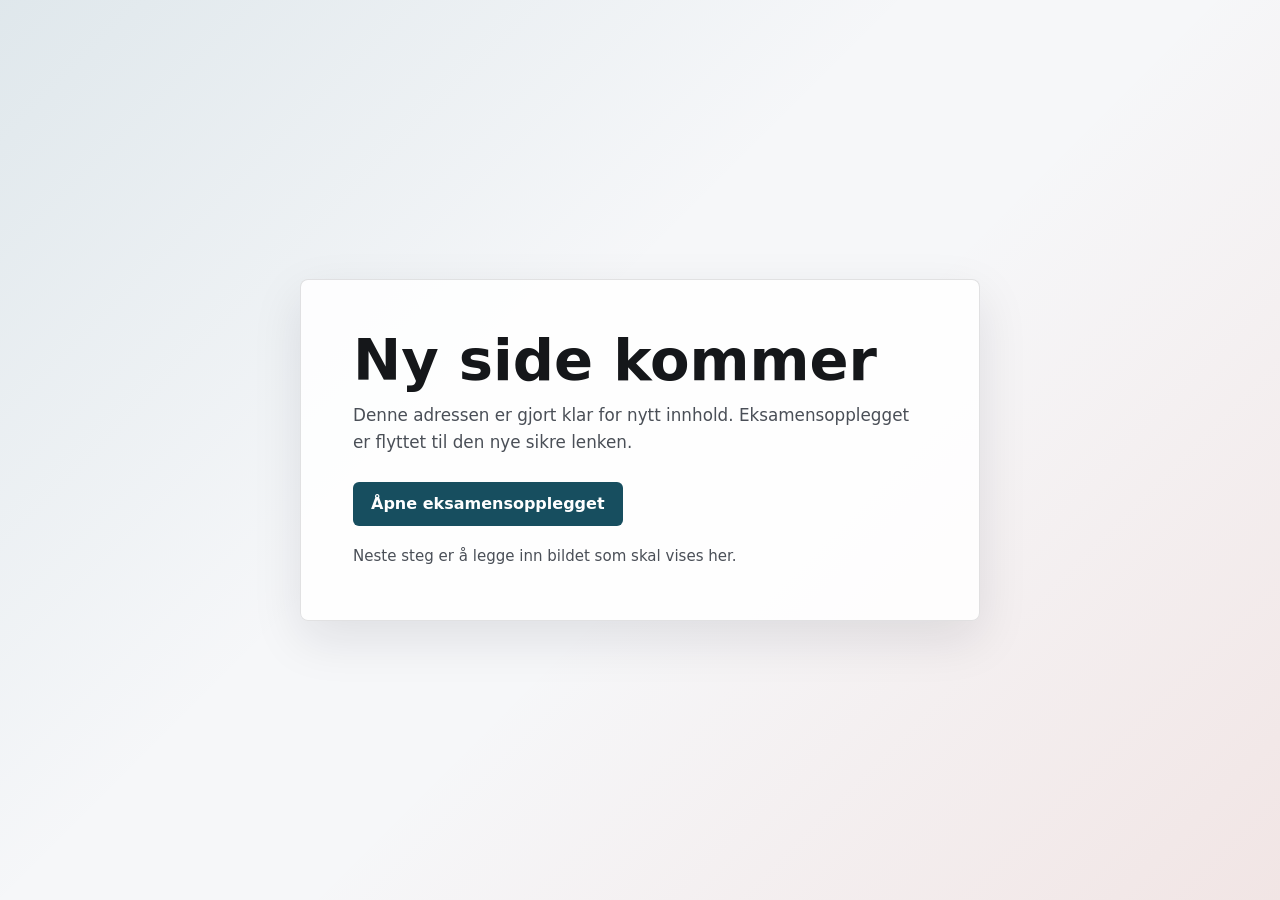
==== commit b31cb039: "Move exam site to safe-link path" ====
--- a/index.html
+++ b/index.html
@@ -3,331 +3,128 @@
 <head>
 <meta charset="utf-8" />
 <meta name="viewport" content="width=device-width, initial-scale=1" />
-<title>Eksamensoversikt 110 — repetisjon til 8. mai</title>
-<link rel="stylesheet" href="style.css" />
+<title>Ny side kommer</title>
+<style>
+  :root {
+    color-scheme: light dark;
+    font-family: Inter, ui-sans-serif, system-ui, -apple-system, BlinkMacSystemFont, "Segoe UI", sans-serif;
+    background: #f6f7f9;
+    color: #15171a;
+  }
+
+  * {
+    box-sizing: border-box;
+  }
+
+  body {
+    margin: 0;
+    min-height: 100vh;
+    display: grid;
+    place-items: center;
+    padding: 24px;
+    background:
+      linear-gradient(135deg, rgba(24, 95, 120, 0.10), transparent 42%),
+      linear-gradient(315deg, rgba(199, 70, 48, 0.10), transparent 45%),
+      #f6f7f9;
+  }
+
+  main {
+    width: min(680px, 100%);
+    padding: clamp(28px, 6vw, 52px);
+    border: 1px solid rgba(21, 23, 26, 0.12);
+    border-radius: 8px;
+    background: rgba(255, 255, 255, 0.84);
+    box-shadow: 0 18px 50px rgba(15, 23, 42, 0.10);
+  }
+
+  h1 {
+    margin: 0 0 12px;
+    font-size: clamp(2rem, 5vw, 3.6rem);
+    line-height: 1;
+    letter-spacing: 0;
+  }
+
+  p {
+    margin: 0;
+    max-width: 58ch;
+    color: #4a4f57;
+    font-size: 1.05rem;
+    line-height: 1.6;
+  }
+
+  a {
+    color: #0f6a8a;
+    font-weight: 700;
+    text-decoration-thickness: 0.08em;
+    text-underline-offset: 0.18em;
+  }
+
+  .actions {
+    display: flex;
+    flex-wrap: wrap;
+    gap: 12px;
+    margin-top: 26px;
+  }
+
+  .button {
+    display: inline-flex;
+    align-items: center;
+    justify-content: center;
+    min-height: 44px;
+    padding: 0 18px;
+    border-radius: 6px;
+    background: #174e5f;
+    color: #fff;
+    text-decoration: none;
+  }
+
+  .note {
+    margin-top: 18px;
+    font-size: 0.94rem;
+  }
+
+  @media (prefers-color-scheme: dark) {
+    :root {
+      background: #101418;
+      color: #f3f5f7;
+    }
+
+    body {
+      background:
+        linear-gradient(135deg, rgba(75, 170, 190, 0.16), transparent 42%),
+        linear-gradient(315deg, rgba(225, 92, 66, 0.14), transparent 45%),
+        #101418;
+    }
+
+    main {
+      border-color: rgba(255, 255, 255, 0.14);
+      background: rgba(20, 25, 30, 0.88);
+      box-shadow: 0 18px 50px rgba(0, 0, 0, 0.35);
+    }
+
+    p {
+      color: #c2c8cf;
+    }
+
+    a {
+      color: #7bc7df;
+    }
+
+    .button {
+      background: #7bc7df;
+      color: #102027;
+    }
+  }
+</style>
 </head>
 <body>
-<header class="topbar">
-  <div class="topbar-inner">
-    <div class="brand">
-      <strong>Eksamensoversikt 110</strong>
-      <span class="muted">repetisjon til 8. mai</span>
+  <main>
+    <h1>Ny side kommer</h1>
+    <p>Denne adressen er gjort klar for nytt innhold. Eksamensopplegget er flyttet til den nye sikre lenken.</p>
+    <div class="actions">
+      <a class="button" href="safe-link/">Åpne eksamensopplegget</a>
     </div>
-    <div class="topbar-actions">
-      <input id="search" type="search" placeholder="Søk i pensum… (Ctrl/⌘+K)" aria-label="Søk" />
-      <button id="theme-toggle" class="btn" aria-label="Bytt mørk modus" title="Bytt mørk modus">☾</button>
-    </div>
-  </div>
-  <nav id="topnav" class="topnav" aria-label="Seksjoner"></nav>
-</header>
-
-<main class="layout">
-  <aside class="sidebar" aria-label="Innhold">
-    <div class="progress-card">
-      <h3>Quiz-progresjon</h3>
-      <div id="progress-bar"><div id="progress-fill"></div></div>
-      <p id="progress-text" class="muted">Ingen quiz startet enda.</p>
-      <button id="reset-progress" class="btn small">Nullstill</button>
-    </div>
-    <ol id="toc" class="toc"></ol>
-    <div class="sidebar-footer muted small">
-      <p>Oppdatert med fokusark, varierte oppgaver, sambandsreglement, farlige stoffer, ELS og operativ psykologi.</p>
-    </div>
-  </aside>
-
-  <article id="content" class="content">
-<section id="s1" class="card">
-<h2>1. Fokus fra eksamensarket</h2>
-<ul>
-  <li><strong>Organisering av beredskap:</strong> samarbeidsavtaler med andre land, særlig Nordred-avtalen. <span class="prio middels">prioritet: middels</span></li>
-  <li><strong>Farlige stoffer, CBRNE og akutt forurensning:</strong> begrepsskille, fare-/UN-nummer, initial sikkerhetsavstand, Kystverket og IUA. <span class="prio hoy">prioritet: høy</span></li>
-  <li><strong>Innsatsledelse:</strong> ansvarsfordeling brann/politi/helse, IL brann og utrykningsleder, 7-trinnsmodellen med skadestedsfaktorer. <span class="prio hoy">prioritet: høy</span></li>
-  <li><strong>Sambandsreglement:</strong> eierskap og administrasjon av nasjonale og internasjonale talegrupper. <span class="prio middels">prioritet: middels</span></li>
-  <li><strong>Operativ psykologi — beslutninger:</strong> normative/deskriptive modeller, analytiske/intuitive beslutninger, beslutningsfeller og risikopersepsjon. <span class="prio hoy">prioritet: høy</span></li>
-  <li><strong>Operativ psykologi — stress og emosjoner:</strong> emosjoner, stress, mental kapasitet, systematisk tenkning og mestringsstrategier. <span class="prio hoy">prioritet: høy</span></li>
-</ul><h3>Avkrysningsstrategi</h3><ul>
-  <li>Les hele påstanden før du velger. Én feil detalj gjør ofte hele alternativet feil.</li>
-  <li>Skill mellom normalt, alltid og kan. Operativt fag bruker ofte normalt/typisk, fordi situasjoner kan avvike.</li>
-  <li>Spør: hvem eier, hvem beslutter, hvem forvalter og hvem utfører? Mange feller blander rolle og ansvar.</li>
-  <li>Ved tallspørsmål: lær 50/100/300/1000 meter, fareklasser, statusmeldinger og sentrale talegrupper.</li>
-  <li>Ved psykologi: skill mellom hva som hjelper i skarp drift og hva som er bearbeiding etterpå.</li>
-</ul><h3>Fokusarket transkribert</h3><ul>
-  <li>Organisering av beredskap mot brann, ulykke og akutt forurensning: kjenne til samarbeidsavtaler med andre land, f.eks. Nordred-avtalen.</li>
-  <li>Farlige stoffer, CBRNE og akutt forurensning: skille mellom farlige stoffer, farlig gods, CBRNE og akutt forurensning.</li>
-  <li>Farlige stoffer: forstå håndregler for initial sikkerhetsavstand basert på farenummer.</li>
-  <li>Farlige stoffer: beherske identifisering av stoff på UN-nummer og kunne innhente informasjon.</li>
-  <li>Akutt forurensning: kjenne til hvordan Kystverket håndterer akutt forurensning eller fare for akutt forurensning.</li>
-  <li>Innsatsledelse: forstå ansvarsfordeling mellom brann, politi og helse på skadested.</li>
-  <li>Innsatsledelse: forstå innsatsleder brann og utrykningsleder sine oppgaver og funksjoner på skadested.</li>
-  <li>Innsatsledelse: forstå 7-trinnsmodellen, med vekt på skadestedsfaktorer.</li>
-  <li>Sambandsreglement: forstå eierskap og administrasjon av nasjonale og internasjonale talegrupper.</li>
-  <li>Operativ psykologi, beslutninger: kjenne forskjellen på normative og deskriptive modeller for beslutningstaking.</li>
-  <li>Operativ psykologi, beslutninger: forstå forskjellen på analytiske og intuitive beslutninger.</li>
-  <li>Operativ psykologi, beslutninger: forstå hvordan beslutningsfeller kan påvirke beslutninger.</li>
-  <li>Operativ psykologi, beslutninger: forstå risikopersepsjon og hvordan dette påvirker mennesker.</li>
-  <li>Operativ psykologi, stress og emosjoner: kjenne begrepet emosjoner og betydningen dette har på operatøren.</li>
-  <li>Operativ psykologi, stress og emosjoner: forstå hvordan stress påvirker mental kapasitet og evne til systematisk tenkning.</li>
-  <li>Operativ psykologi, stress og emosjoner: forstå ulike mestringsstrategier for å håndtere stress.</li>
-</ul>
-</section><section id="s2" class="card">
-<h2>2. Hva mangler for å gjøre dette helt eksamenssikkert?</h2>
-<p>Antall spørsmål, om ett eller flere svar kan være riktige, tidsramme og beståttgrense.</p><p>Lokale/regionalt gjeldende avtaler: hvilke 110-sentraler, IUA, naboregioner og eventuelle grense-/bistandsavtaler dere faktisk skal kunne.</p><p>Eventuell fasit/øvingsquiz fra lærerne. Den vil avsløre formuleringstypene de bruker i avkrysningsspørsmål.</p><p>Avklaring om kartkunnskap/intervjuteknikk også kan komme. Her er de ikke prioritert fordi fokusarket styrer dokumentet.</p><div class="status-box"><h3>Status</h3><p>Siden er oppdatert med fokusark, varierte oppgaver, sambandsreglement, Nok og nært, øvelses-/AAR-materiale og avkryssingsquiz.</p></div>
-</section><section id="s3" class="card">
-<h2>3. Organisering av beredskap og Nordred</h2>
-<h3>Kjerne</h3><p>Beredskap mot brann, ulykke og akutt forurensning bygger på samvirke mellom kommunale, interkommunale, statlige og private aktører.</p><p>Nordred er et nordisk redningssamarbeid mellom Danmark, Finland, Island, Norge og Sverige.</p><p>Formålet er å hindre eller begrense skader på mennesker, eiendom eller miljø ved ulykker eller overhengende fare for ulykker.</p><p>Avtalen skal gjøre det enklere å gi gjensidig bistand over landegrenser, blant annet med personell, materiell, ledelse, kostnader og praktiske grensehindre.</p><p>Nordred erstatter ikke nasjonalt ansvar, men supplerer nasjonale og bilaterale ordninger.</p><ul class="qa">
-  <li><strong>Hva er Nordred?</strong> Nordisk samarbeid for redningstjeneste og operativ bistand over landegrenser.</li>
-  <li><strong>Hvilke land er med?</strong> Danmark, Finland, Island, Norge og Sverige.</li>
-  <li><strong>Er Nordred en egen nødetat?</strong> Nei. Det er en samarbeidsavtale/rammeverk.</li>
-</ul>
-</section><section id="s4" class="card">
-<h2>4. Farlige stoffer, CBRNE og akutt forurensning</h2>
-<h3>Begrepsskille</h3><p><strong>Farlige stoffer:</strong> stoffer som kan medføre fare for liv, helse, miljø eller materielle verdier ved brann, utslipp, reaksjon, giftighet, radioaktivitet mv.</p><p><strong>Farlig gods:</strong> farlige stoffer/gjenstander under transport, regulert etter transportregelverk som ADR, RID, IMDG og ICAO-TI. Ikke alt farlig stoff er farlig gods; farlig gods handler om transport.</p><p><strong>CBRNE:</strong> Chemical, Biological, Radiological, Nuclear, Explosive. Samlebegrep for kjemiske, biologiske, radiologiske, nukleære og eksplosive farer.</p><p><strong>Akutt forurensning:</strong> forurensning av betydning som inntrer plutselig og som ikke er tillatt etter forurensningsloven. Kan gjelde land, sjø, vassdrag og luft, ikke bare olje.</p><h3>Fare-/Kemlernummer og UN-nummer</h3><ul>
-  <li><strong>Farenummer:</strong> To eller tre sifre øverst på oransje skilt. Angir faretype. 30 = brannfarlig væske, 33 = meget brannfarlig væske.</li>
-  <li><strong>UN-nummer:</strong> Fire sifre nederst på oransje skilt. Identifiserer stoffet. 1202 = diesel, 1203 = bensin, 1428 = natrium.</li>
-  <li><strong>Gjentatt siffer:</strong> forsterket faretype. <strong>0</strong> etter siffer betyr at ett siffer er nok til å angi faren.</li>
-  <li><strong>X foran farenummer:</strong> stoffet reagerer farlig med vann.</li>
-</ul><table class="grid"><thead><tr><th>Type</th><th>Initial avstand</th><th>Husk</th></tr></thead><tbody><tr><td>Faste stoffer</td><td><strong>50 m</strong></td><td>Startavstand, justeres etter stoff, mengde, vind, terreng og utvikling.</td></tr>
-<tr><td>Væsker</td><td><strong>100 m</strong></td><td>Fra kanten av væskedammen. Vurder avrenning, damper og antennelseskilder.</td></tr>
-<tr><td>Gasser</td><td><strong>300 m</strong></td><td>Ved vind over ca. 2 m/s: vifteform med vinden, ca. 60 grader. Ved svak vind: sirkulær faresone.</td></tr>
-<tr><td>Eksplosiver/BLEVE</td><td><strong>1000 m</strong></td><td>BLEVE = Boiling Liquid Expanding Vapour Explosion.</td></tr></tbody></table><div class="callout"><h4>Vindregel</h4><p>Innsatspersonell skal så langt mulig arbeide med vinden i ryggen og mot skadestedet.</p></div><h3>Kystverket, IUA og RVK</h3><ul>
-  <li>Kystverket har statlig ansvar og fagrolle innen akutt forurensning og oljevern/miljøberedskap.</li>
-  <li>Kommunene har beredskapsplikt for mindre tilfeller av akutt forurensning som ikke dekkes av privat beredskap.</li>
-  <li>Alle kommuner deltar i interkommunale utvalg mot akutt forurensning (IUA).</li>
-  <li>RVK betyr Rådgivning ved kjemikalieuhell. Kystverket kan gi råd direkte eller koble inn kjemikaliebedrift/Giftinformasjonen/ICE-nettverk.</li>
-  <li>110-operatørens rolle er å identifisere stoff, hente informasjon, varsle/koordinere og støtte skadestedsleder med beslutningsgrunnlag.</li>
-</ul>
-</section><section id="s5" class="card">
-<h2>5. Innsatsledelse og ELS</h2>
-<h3>Ansvarsfordeling på skadested</h3><p><strong>Politi:</strong> overordnet koordinering ved redningsaksjoner, orden/sikkerhet, evakuering, sperringer, etterforskning og samordning mot øvrige nødetater.</p><p><strong>Brann:</strong> brann- og redningsfaglig innsats: slokking, redning, farlige stoffer, teknisk frigjøring og akutt forurensning etter lokale/kommunale roller.</p><p><strong>Helse:</strong> medisinsk vurdering, triage, behandling, prioritering og transport av pasienter.</p><h3>Innsatsleder brann og utrykningsleder</h3><p><strong>Utrykningsleder:</strong> leder første utrykningsstyrke/vaktlag, gjør første vurdering, iverksetter strakstiltak, gir situasjonsrapport og kan fungere som innsatsleder brann til annen leder overtar.</p><p><strong>Innsatsleder brann:</strong> har brannvesenets taktiske/faglige ledelse på skadestedet, setter mål/plan for branninnsatsen, organiserer sektorer, vurderer risiko og ressursbehov og samvirker med politi/helse/andre.</p><h3>7-trinnsmodellen</h3><ol>
-  <li>Les ulykken og gjør risikovurdering: skadestedsfaktorer, utvikling og risiko.</li>
-  <li>Finn mulige tiltak: ressursbehov og tidsperspektiv.</li>
-  <li>Beslutt mål med innsats (MMI) og taktisk plan.</li>
-  <li>Organiser skadestedet og velg KO/ILKO.</li>
-  <li>Kommuniser og samvirk.</li>
-  <li>Skap utholdenhet.</li>
-  <li>Følg opp: effektkontroll, korrigering og dynamisk plan.</li>
-</ol><div class="callout"><h4>Skadestedsfaktorer</h4><p>Hva har skjedd, hva kan utvikle seg, hvem/hva er truet, hvilke farer finnes, hvilke ressurser trengs, hvilke begrensninger finnes, og hva er verste troverdige utvikling?</p></div><h3>ELS-funksjonene</h3><ul>
-  <li><strong>Innsatsleder:</strong> øverste leder for innsatsorganisasjonen.</li>
-  <li><strong>Operasjon:</strong> gjennomfører innsatsen, leder sektorer og følger opp effekt av tiltak.</li>
-  <li><strong>Plan:</strong> situasjonsbilde, vurderinger, worst case, innsatsplan og videre planlegging.</li>
-  <li><strong>Logistikk:</strong> personell, transport, samband, materiell, forsyning og utholdenhet.</li>
-  <li><strong>Administrasjon/økonomi:</strong> økonomi, juridiske forhold, arkiv og administrativ støtte.</li>
-  <li><strong>Informasjon:</strong> intern/ekstern informasjon og mediehåndtering.</li>
-  <li><strong>HMS-koordinator:</strong> helse, miljø og sikkerhet for innsatspersonell.</li>
-  <li><strong>Liaison:</strong> kontaktperson/bindeledd til andre etater eller institusjoner, uten linjeledelse.</li>
-</ul><div class="callout"><h4>Husk</h4><p>ELS er skalerbart. Ikke alle funksjoner må være bemannet i små hendelser, men funksjonene må ivaretas når behovet oppstår.</p></div>
-</section><section id="s6" class="card">
-<h2>6. Sambandsreglement og talegrupper</h2>
-<ul>
-  <li>Felles sambandsreglement skal sikre lik bruk av Nødnett, felles prosedyrer og bedre intern/ekstern samhandling.</li>
-  <li>Politidirektoratet har forvaltningsmessig ansvar for felles sambandsreglement nivå 1.</li>
-  <li>DSB eier og administrerer nivå 2 for brann- og redningsvesenet.</li>
-  <li>110-sentralen har ansvar for å implementere sambandsreglementet i egen region og følge opp at det brukes.</li>
-  <li>Brann- og redningsvesenet skal sikre at brukerne har riktig opplæring og følger reglementet.</li>
-  <li>Fleetmap beskriver talegrupper en organisasjon har tilgang til og hvordan radioterminaler programmeres.</li>
-</ul><h3>110-sentralens plikter i Nødnett</h3><ul>
-  <li>Ha oversikt over, samordne, koordinere og styre sambandstrafikken i egen region.</li>
-  <li>Definere minst én samtalegruppe for ledelseskommunikasjon, monitorere den og alltid svare på oppkall.</li>
-  <li>Tildele, inndra, omdisponere og justere talegrupper når forhåndstildelte grupper ikke er tilstrekkelige.</li>
-  <li>Etablere samband med innsatsstyrken, overordnet vakt og øvrige nødetater, og bistå under innsatsen.</li>
-  <li>Utalarmere nærmeste egnede ressurs ved fare for liv, helse og store materielle verdier.</li>
-  <li>Ha lytteplikt på talegrupper for ledelseskommunikasjon og på aktuell samvirketalegruppe når den er besluttet brukt.</li>
-  <li>Dokumentere nødmeldinger. Nød-/ulykkesmeldinger logges med lyd og skrift, og ledelsestalegrupper lydlogges.</li>
-</ul><h3>Roller og kallesignaler</h3><ul>
-  <li>Politiet innehar normalt rollen som innsatsleder for hendelsen. I fravær av politi kan første innsatspersonell fra brann eller øverste brannbefal ivareta rollen til politiet overtar.</li>
-  <li>IL brann er overordnet vakt fra brann på stedet og ansvarlig for brann- og redningsvesenets håndtering.</li>
-  <li>Utrykningsleder er leder av en innsatsgruppe brann og ivaretar taktisk samband for brann.</li>
-  <li>IL brann skal ivareta samband med egen 110-sentral, innsatsleder for hendelsen og IL helse.</li>
-  <li>x-09: vakthavende brannsjef/stabssjef. x-01: overordnet vakt/IL brann. x-n9: utrykningsleder.</li>
-  <li>Mannskapsfunksjoner: Alfa = leder, Bravo = NK, Charlie = sjåfør, Delta/Echo/Foxtrot = mannskap.</li>
-</ul><table class="grid"><thead><tr><th>Talegruppe</th><th>Bruk</th><th>Eier</th></tr></thead><tbody><tr><td>NORGE BRANN</td><td>Nasjonale hendelser eller hendelser som trenger koordinering/samordning.</td><td>DSB</td></tr>
-<tr><td>FARLIG GODS</td><td>Farlig gods-hendelser der fagressurser bør være tilgjengelige.</td><td>DSB</td></tr>
-<tr><td>OLJEVERN</td><td>Oljevern-/forurensningshendelser der fagressurser bør være tilgjengelige.</td><td>DSB</td></tr>
-<tr><td>SKOGBRANN 1-30</td><td>Primært ved skogbrann. Skogbrann 1-16 administreres av Alarmsentral Brann Sørvest.</td><td>DSB</td></tr>
-<tr><td>BRANN HELI</td><td>Arbeidstalegruppe for skogbrannhelikopter.</td><td>DSB</td></tr>
-<tr><td>BEREDSKAP 1-5</td><td>Kommunikasjon mellom beredskapsaktører når andre felles talegrupper ikke er tilgjengelige/egnet.</td><td>POD</td></tr>
-<tr><td>FELLES 1-5</td><td>Kommunikasjon mellom Nødnettbrukere når andre felles talegrupper ikke er tilgjengelige/egnet.</td><td>DSB</td></tr>
-<tr><td>XX-SAR</td><td>Søk og redning.</td><td>HRS</td></tr>
-<tr><td>XX-BRANN-0</td><td>Hovedtalegruppe for ledelseskommunikasjon og aksjonssamband for 110-sentralen og befal. 110 har lytteplikt.</td><td>DSB</td></tr>
-<tr><td>XX-BAPS</td><td>Samvirke mellom brann, akuttmedisin og politi.</td><td>POD</td></tr>
-<tr><td>XX-SAMVUP</td><td>Samvirke mellom helse og beredskapsaktører som også er akutthjelpere. Politiet har ikke tilgang.</td><td>Hdir</td></tr>
-<tr><td>XX-SAMV</td><td>Samvirke mellom nødetatene og/eller andre beredskapsaktører, men ikke SAR.</td><td>POD</td></tr>
-<tr><td>XX-SAMV-BRN</td><td>Brannvesenets samvirke med andre aktører.</td><td>DSB</td></tr>
-<tr><td>XX-INNSATS-X</td><td>Røykdykking i TMO, f.eks. tunneler og innendørsanlegg. Ekstra høy prioritet/bryteprioritet.</td><td>DSB</td></tr>
-<tr><td>XX-11X</td><td>Samhandling mellom 11x-sentraler.</td><td>DSB</td></tr>
-<tr><td>NOSE/FINO/EURO</td><td>NOSE Norge-Sverige, FINO Norge-Finland, EURO DMO-samvirke.</td><td>DSB m.fl.</td></tr></tbody></table><h3>Statusmeldinger</h3><table class="grid"><thead><tr><th>Kode</th><th>Betydning</th><th>Merk</th></tr></thead><tbody><tr><td>1</td><td>Rykker ut</td><td>Sendes når brannbilen starter utrykning.</td></tr>
-<tr><td>2</td><td>Fremme</td><td>Ressurs fremme på hendelsesstedet.</td></tr>
-<tr><td>3</td><td>Ikke klar</td><td>Ledig, men ikke full kapasitet. Kan brukes ved tidskritiske hendelser.</td></tr>
-<tr><td>4</td><td>Disp sk. sted</td><td>Fremme på sted, ute på oppdrag, men kan omdisponeres.</td></tr>
-<tr><td>5</td><td>Ledig</td><td>Klar, fullbemannet og tilgjengelig, men ikke på stasjonen.</td></tr>
-<tr><td>6</td><td>Ledig stasjon</td><td>Returnert til stasjonen og klar for nye oppdrag.</td></tr>
-<tr><td>7</td><td>Ute av drift</td><td>Etter avtale, f.eks. service eller ikke normal beredskap.</td></tr>
-<tr><td>8</td><td>Beredskap</td><td>Sideforflyttet beredskap.</td></tr>
-<tr><td>9</td><td>Beredskap stasjon</td><td>I beredskap på stasjonen.</td></tr>
-<tr><td>0</td><td>Disp + x min</td><td>Disponibel, men med økt forspenningstid.</td></tr></tbody></table><div class="callout"><h4>Klassisk felle</h4><p>Status 3 og 4 blandes ofte. Status 5 er ledig ute, status 6 er ledig på stasjon.</p></div>
-</section><section id="s7" class="card">
-<h2>7. Operativ psykologi: beslutninger og team</h2>
-<h3>Normativ, deskriptiv, analytisk og intuitiv</h3><ul>
-  <li><strong>Normativ modell:</strong> hvordan beslutninger bør tas dersom man er rasjonell, har tid og kan vurdere alternativer systematisk.</li>
-  <li><strong>Deskriptiv modell:</strong> hvordan beslutninger faktisk tas i operative situasjoner med tidspress, usikkerhet og risiko.</li>
-  <li><strong>Analytisk beslutning:</strong> langsom, bevisst og systematisk vurdering. Passer best ved planlegging/evaluering.</li>
-  <li><strong>Intuitiv beslutning:</strong> rask mønstergjenkjenning basert på erfaring og trening. Vanligst i skarp drift, men sårbar for bias.</li>
-  <li><strong>RPD/NDM:</strong> gjenkjenne situasjon, velge typisk handling og eventuelt bruke mental simulering.</li>
-</ul><h3>Situasjonsbevissthet</h3><ol>
-  <li><strong>Oppfatte/persepsjon:</strong> oppfatte relevante elementer.</li>
-  <li><strong>Forståelse:</strong> sette informasjon sammen til mening.</li>
-  <li><strong>Projeksjon/forutse:</strong> forutse utviklingen videre.</li>
-</ol><p>Deretter kommer beslutning og handling. Situasjonsbevissthet er ofte individets bilde, mens situasjonsforståelse ofte brukes om det delte/felles bildet i teamet.</p><h3>Beslutningsfeller</h3><ul>
-  <li><strong>Bekreftelsesfellen:</strong> søker informasjon som bekrefter første antakelse og overser motstridende tegn.</li>
-  <li><strong>Forankringsfellen:</strong> første informasjon/hypotese får for stor vekt.</li>
-  <li><strong>Overkonfidens:</strong> for stor tro på egen vurdering.</li>
-  <li><strong>Optimismefellen:</strong> undervurderer negativ utvikling.</li>
-  <li><strong>Innramming:</strong> måten informasjon presenteres på styrer vurderingen.</li>
-  <li><strong>Status quo:</strong> holder fast ved eksisterende løsning selv om situasjonen endrer seg.</li>
-  <li><strong>Sunken cost:</strong> fortsetter fordi man allerede har investert ressurser/tid.</li>
-  <li><strong>Informasjons-beslutningsfellen:</strong> venter på mer informasjon til handlingsrommet blir mindre.</li>
-</ul><h3>Risikopersepsjon</h3><p>Risikopersepsjon er hvordan vi oppfatter og vurderer risiko. Den påvirkes av erfaring, kunnskap, emosjoner, tidligere hendelser, trening og situasjonsbevissthet.</p><h3>Høytytende team</h3><ul>
-  <li>Felles mål, tydelige roller, gjensidig avhengighet, god kommunikasjon, tillit, psykologisk trygghet, koordinering og felles situasjonsforståelse.</li>
-  <li>Team jobber integrert og er gjensidig avhengige. En gruppe kan jobbe mer parallelt uten samme koordinering.</li>
-  <li>Psykologisk trygghet gjør det lettere å melde fra, stille spørsmål og korrigere feil.</li>
-</ul>
-</section><section id="s8" class="card">
-<h2>8. Operativ psykologi: stress, emosjoner og mennesker i krise</h2>
-<h3>Emosjoner og emosjonell intelligens</h3><ul>
-  <li>Emosjoner er integrerte kognitive, fysiologiske og atferdsmessige responser.</li>
-  <li>De gir informasjon om hva som er viktig, men må tolkes i kontekst.</li>
-  <li>Emosjoner kan skjerpe oppmerksomhet og handlingsberedskap, men også gi tunnelsyn, impulsivitet og svekket lytting.</li>
-  <li><strong>Emosjonell intelligens:</strong> evne til å oppfatte, anvende, forstå og regulere emosjoner.</li>
-</ul><h3>Mennesker i krise og samtalegrep</h3><ul>
-  <li><strong>Kognitive reaksjoner:</strong> tunnelsyn, forvirring, svekket konsentrasjon, hukommelsesvansker, redusert informasjonsbearbeiding og handlingslammelse.</li>
-  <li><strong>Emosjonelle reaksjoner:</strong> frykt, panikk, sinne, gråt, nummenhet, skyld og fortvilelse.</li>
-  <li><strong>Kroppslige reaksjoner:</strong> rask pust, skjelving, kvalme, svetting, hjertebank og uro.</li>
-  <li><strong>Atferdsreaksjoner:</strong> flukt, frys, kamp, repetisjon, roping, stillhet eller ukritisk lydighet.</li>
-  <li><strong>Forklare:</strong> skape forståelse, forutsigbarhet, kontroll og mestring, og redusere usikkerhet/stress.</li>
-  <li><strong>Parafrasere:</strong> gjenta med egne ord for å kontrollere forståelse, vise lytting og korrigere misforståelser.</li>
-  <li><strong>Suksesskriterier i meldingsmottak:</strong> riktig lokasjon, hendelsesforståelse, tidskritisk informasjon, fare/utvikling, hvem som er truet/skadet, riktig ressurs/varsling, ro og tydelig veiledning.</li>
-</ul><h3>Stress og mestring</h3><ul>
-  <li>Stress oppstår når kravene oppleves større enn tilgjengelige ressurser.</li>
-  <li>Moderat aktivering kan øke fokus og prestasjon. For høy aktivering svekker arbeidshukommelse, prioritering og systematisk tenkning.</li>
-  <li>Typiske utslag er tunnelsyn, redusert lytting, raskere antakelser, dårligere informasjonsbearbeiding og mer bruk av intuisjon/System 1.</li>
-  <li><strong>Typer stress:</strong> akutt, kronisk, kumulativt/allostatisk, traumatisk, sekundærtraumatisk, moralsk, identifikasjonsstress, beslutningstretthet og utbrenthet.</li>
-  <li><strong>Problemfokusert mestring:</strong> strukturere samtalen, innhente fakta, varsle, prioritere og bruke prosedyre.</li>
-  <li><strong>Emosjonsfokusert mestring:</strong> regulere reaksjonen, puste, bruke indre dialog/støtte og sette ord på belastning.</li>
-  <li><strong>Unngående mestring:</strong> skyve bort/fornekte. Kan gi kort pause, men er uheldig som hovedstrategi over tid.</li>
-</ul><h3>Sekundærtraumatisering og belastning i 110</h3><ul>
-  <li>Sekundærtraumatisering er reaksjoner på å bli eksponert for andres traumatiske opplevelser.</li>
-  <li>Utbrenthet er gradvis belastning over tid gjennom arbeidspress, lite restitusjon, stress og emosjonell utmattelse.</li>
-  <li>Akustisk eksponering og live-video kan styrke situasjonsforståelsen, men også øke belastningen.</li>
-  <li>Mangel på avslutning kan gjøre hendelser vanskeligere å legge fra seg.</li>
-  <li>Moralsk stress oppstår når det er avstand mellom det man ønsker å få til og det rammene tillater.</li>
-  <li>Identifikasjonsstress oppstår når hendelsen kommer personlig nært.</li>
-</ul><h3>Defuse, debrief, kollegastøtte og AAR</h3><ul>
-  <li>Defuse er gjerne en kort, tidlig avlastningssamtale etter krevende hendelse.</li>
-  <li>Debrief er en mer strukturert gjennomgang/bearbeiding.</li>
-  <li>Kollegastøtte handler om støtte fra trente kolleger og systemer som fanger opp belastning.</li>
-  <li>AAR er en systematisk dialog etter innsats eller øvelse for å lære og forbedre.</li>
-  <li>AAR-spørsmål: Hva var forventet å skje? Hva skjedde? Hvorfor ble det slik? Hva kan forbedres, og hvordan? Hva kan vi spre videre, og hvordan?</li>
-  <li>AAR skal fokusere på hva, ikke hvem. Resultat kan sorteres i: fortsette, slutte, begynne.</li>
-</ul>
-</section><section id="s9" class="card">
-<h2>9. Varierte oppgaver fra bildearket</h2>
-<div class="status-box"><h3>Transkribert fra varierte oppgaver.jpg</h3><p>Oppgave 9 var ikke synlig på bildet. Resten er gjort om til korte huskesvar som passer avkryssing og repetisjon.</p></div><ul class="qa">
-  <li><strong>Oppgave 1: Sett inn rette ord i modellen for situasjonsbevissthet.</strong> 1 Oppfatte, 2 Forstå, 3 Forutse/projisere, deretter Beslutte og Handle.</li>
-  <li><strong>Oppgave 2: Nevn minst 3 ting om å være intuitiv.</strong> Erfaringsbasert, rask/automatisk, mønstergjenkjenning, krever lite bevisst analyse, nyttig under tidspress, men sårbar for bias.</li>
-  <li><strong>Oppgave 3: Gi kort redegjørelse for bekreftelsesfellen.</strong> Tendens til å søke, tolke og vektlegge informasjon som bekrefter første antakelse, og overse informasjon som taler imot.</li>
-  <li><strong>Oppgave 4: Hva definerer et høyytelsesteam?</strong> Felles mål, tydelige roller, gjensidig avhengighet, god kommunikasjon, tillit, psykologisk trygghet, koordinering og felles situasjonsforståelse.</li>
-  <li><strong>Oppgave 5: Mulige kognitive reaksjoner hos mennesker i krise.</strong> Tunnelsyn, forvirring, svekket konsentrasjon, hukommelsesvansker, redusert informasjonsbearbeiding, handlingslammelse og dårligere problemløsning.</li>
-  <li><strong>Oppgave 6: Hva ønsker vi å oppnå med å forklare?</strong> Redusere usikkerhet, skape forutsigbarhet og kontroll, øke mestring, og få innringer til å forstå hva som skjer og hva vedkommende skal gjøre.</li>
-  <li><strong>Oppgave 7: Suksesskriterier ved meldingsmottak.</strong> Riktig lokasjon, riktig hendelsesforståelse, tidskritisk informasjon, fare/utvikling, hvem er truet/skadet, riktig ressurs/varsling, ro og tydelig veiledning.</li>
-  <li><strong>Oppgave 8: Hva betyr det å parafrasere?</strong> Gjenta med egne ord for å sjekke forståelsen, vise lytting og korrigere misforståelser.</li>
-  <li><strong>Oppgave 10: Hvilke funksjoner bygger ELS på?</strong> Innsatsleder, Operasjon, Plan, Logistikk, Administrasjon/økonomi, Informasjon, HMS-koordinator og Liaison.</li>
-  <li><strong>Oppgave 11: Nevn minst 3 forankringsfeller.</strong> Første melding, første hypotese om hendelsestype, første stedsforståelse/adresse, første risikovurdering, første ressursvalg eller tidlig merkelapp som «rutinealarm».</li>
-  <li><strong>Oppgave 12: Hva er emosjonell intelligens og fire aspekter?</strong> Evne til å oppfatte, anvende, forstå og regulere emosjoner hos seg selv og andre.</li>
-  <li><strong>Oppgave 13: Flere typer stress.</strong> Akutt, kronisk, kumulativt/allostatisk, traumatisk, sekundærtraumatisk, moralsk, identifikasjonsstress, beslutningstretthet og utbrenthet.</li>
-  <li><strong>Oppgave 14: Inntil 7 kjennetegn på kriser.</strong> Uventet/akutt, trussel, tidspress, usikkerhet, tap av kontroll, sterke emosjoner og informasjonsmangel/kompleksitet.</li>
-</ul>
-</section><section id="s10" class="card">
-<h2>10. Miniquiz</h2>
-<ul class="qa">
-  <li><strong>Farenummer 33 betyr hva?</strong> Meget brannfarlig væske.</li>
-  <li><strong>UN 1203 er?</strong> Bensin.</li>
-  <li><strong>Hva betyr X i X423?</strong> Reagerer farlig med vann.</li>
-  <li><strong>Initial avstand ved gass?</strong> 300 meter som håndregel.</li>
-  <li><strong>Hva er BLEVE-avstand som håndregel?</strong> 1000 meter.</li>
-  <li><strong>Hva er hovedforskjellen på farlig stoff og farlig gods?</strong> Farlig gods er farlig stoff/gjenstand under transport.</li>
-  <li><strong>Hva er RPD?</strong> Recognition-Primed Decision Making: intuitiv mønstergjenkjenning med eventuell mental simulering.</li>
-  <li><strong>Hva svekkes ved høyt stress?</strong> Arbeidshukommelse, systematisk tenkning, lytting og nyansering.</li>
-  <li><strong>Hva er beste mottiltak mot bekreftelsesfellen?</strong> Aktivt søke informasjon som kan avkrefte første hypotese.</li>
-  <li><strong>Hva er IUA?</strong> Interkommunalt utvalg mot akutt forurensning.</li>
-  <li><strong>Hvem eier nivå 2 sambandsreglement for brann?</strong> DSB.</li>
-  <li><strong>Hva betyr status 2?</strong> Fremme på hendelsesstedet.</li>
-  <li><strong>Hva er AAR?</strong> After Action Review: systematisk dialog etter hendelse/øvelse for læring og forbedring.</li>
-</ul>
-</section>
-<section id="s11" class="card">
-<h2>11. Eksamenstest</h2>
-<p>Avkrysningsoppgaver basert på pensum. Velg kategori og start.</p>
-<div class="quiz-controls">
-  <label>Kategori
-    <select id="quiz-category">
-      <option value="all">Alle</option>
-      <option value="samband">Samband og talegrupper</option>
-      <option value="status">Statusmeldinger</option>
-      <option value="farlig">Farlige stoffer / CBRNE</option>
-      <option value="ledelse">Innsatsledelse / ELS / 7-trinn</option>
-      <option value="psyk">Operativ psykologi</option>
-      <option value="krise">Mennesker i krise</option>
-      <option value="oppgaver">Varierte oppgaver</option>
-      <option value="org">Organisering / Nordred</option>
-    </select>
-  </label>
-  <label>Antall
-    <select id="quiz-count">
-      <option value="10">10</option>
-      <option value="20" selected>20</option>
-      <option value="40">40</option>
-      <option value="0">Alle</option>
-    </select>
-  </label>
-  <label class="checkbox"><input type="checkbox" id="quiz-shuffle" checked /> Stokk rekkefølge</label>
-  <label class="checkbox"><input type="checkbox" id="quiz-instant" checked /> Vis svar med en gang</label>
-  <button id="quiz-start" class="btn primary">Start test</button>
-</div>
-<div id="quiz-area"></div>
-</section>
-<section id="s12" class="card">
-<h2>12. Øvelser og evaluering</h2>
-<ul>
-  <li>Brann- og redningsvesenet skal ha årlig øvelsesplan basert på risiko- og sårbarhetsanalyse og beredskapsanalyse.</li>
-  <li>Øvelser skal variere i type og omfang slik at bestemmende hendelser for organisering, utrustning og bemanning blir øvd over tid.</li>
-  <li>Brann- og redningsvesenet skal sørge for fellesøvelser med nødmeldesentralen, øvrige nødetater og andre samvirkeaktører.</li>
-  <li>Nødmeldesentralen skal også utarbeide årlig øvelsesplan og delta i relevante fellesøvelser.</li>
-  <li>Øvelser skal dokumenteres: hvorfor, hva og hvordan det ble øvd, hvem som deltok, evaluering og hvordan læringspunkter følges opp.</li>
-  <li>Evaluering etter hendelser skal identifisere læringspunkter og dokumentere hvordan læringen implementeres.</li>
-</ul>
-</section><section id="s13" class="card">
-<h2>13. Kilder brukt</h2>
-<ul>
-  <li>Fokusark: fokus til fredag 08.05.</li>
-  <li>fokus til fredsg.jpg.</li>
-  <li>varierte oppgaver.jpg.</li>
-  <li>KP-012 Kursplan Alarmsentraloperatør, versjon 3.0, 26.08.2024.</li>
-  <li>OB-003 Opplæringsbok Internopplæring for alarmsentraloperatør, versjon 2.04, 25.03.2026.</li>
-  <li>Farlige stoffer 110.pptx.</li>
-  <li>Felles sambandsreglement for Nødnett, versjon 4.1.</li>
-  <li>Sambandsreglement Alarm 2026.</li>
-  <li>Sambandsreglement for brann- og redningsvesenet nivå 2, versjon 4, juli 2019.</li>
-  <li>Nok og nært.pptx.</li>
-  <li>Øvelsesplanlegging og evaluering.pptx.</li>
-  <li>Evaluering - AAR - formidler og veilederrollen.docx.</li>
-  <li>Beslutningstaking, Emosjoner/stress/mestring og Team/samarbeid - studienotater/presentasjoner.</li>
-  <li>ELS komplett oppsummering i kursmappen.</li>
-</ul>
-</section>
-  </article>
-</main>
-
-<script src="quizdata.js"></script>
-<script src="app.js"></script>
+    <p class="note">Neste steg er å legge inn bildet som skal vises her.</p>
+  </main>
 </body>
 </html>
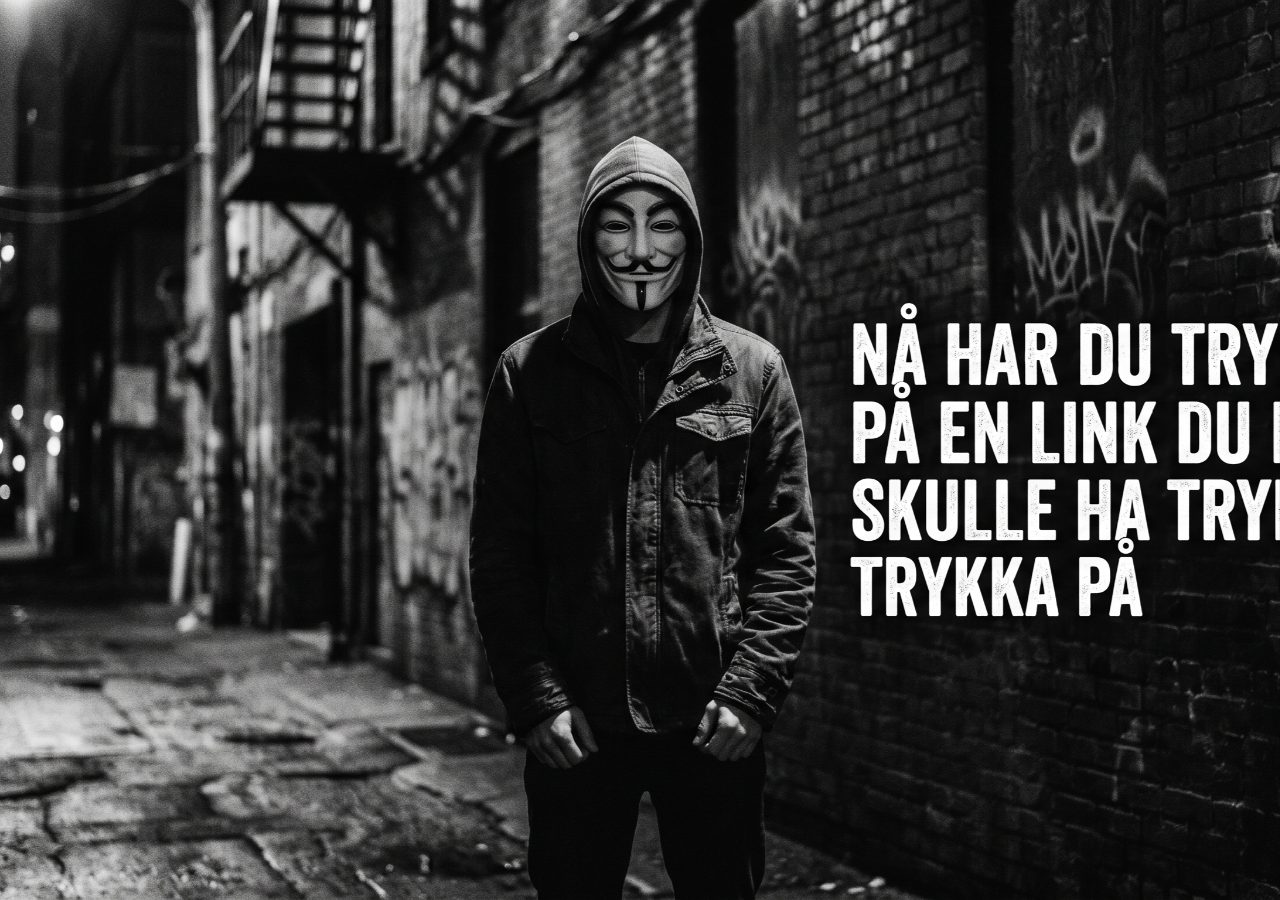
==== commit 06bd6840: "Show warning image on root page" ====
--- a/index.html
+++ b/index.html
@@ -3,128 +3,46 @@
 <head>
 <meta charset="utf-8" />
 <meta name="viewport" content="width=device-width, initial-scale=1" />
-<title>Ny side kommer</title>
+<title>Ikke trykk her</title>
 <style>
-  :root {
-    color-scheme: light dark;
-    font-family: Inter, ui-sans-serif, system-ui, -apple-system, BlinkMacSystemFont, "Segoe UI", sans-serif;
-    background: #f6f7f9;
-    color: #15171a;
-  }
-
   * {
     box-sizing: border-box;
   }
 
+  html,
   body {
+    width: 100%;
+    min-height: 100%;
     margin: 0;
-    min-height: 100vh;
-    display: grid;
-    place-items: center;
-    padding: 24px;
-    background:
-      linear-gradient(135deg, rgba(24, 95, 120, 0.10), transparent 42%),
-      linear-gradient(315deg, rgba(199, 70, 48, 0.10), transparent 45%),
-      #f6f7f9;
+    background: #000;
   }
 
-  main {
-    width: min(680px, 100%);
-    padding: clamp(28px, 6vw, 52px);
-    border: 1px solid rgba(21, 23, 26, 0.12);
-    border-radius: 8px;
-    background: rgba(255, 255, 255, 0.84);
-    box-shadow: 0 18px 50px rgba(15, 23, 42, 0.10);
+  body {
+    overflow: hidden;
   }
 
-  h1 {
-    margin: 0 0 12px;
-    font-size: clamp(2rem, 5vw, 3.6rem);
-    line-height: 1;
-    letter-spacing: 0;
+  .screen-cover {
+    position: fixed;
+    inset: 0;
+    display: block;
+    width: 100vw;
+    height: 100vh;
+    object-fit: cover;
+    object-position: center center;
   }
 
-  p {
-    margin: 0;
-    max-width: 58ch;
-    color: #4a4f57;
-    font-size: 1.05rem;
-    line-height: 1.6;
-  }
-
-  a {
-    color: #0f6a8a;
-    font-weight: 700;
-    text-decoration-thickness: 0.08em;
-    text-underline-offset: 0.18em;
-  }
-
-  .actions {
-    display: flex;
-    flex-wrap: wrap;
-    gap: 12px;
-    margin-top: 26px;
-  }
-
-  .button {
-    display: inline-flex;
-    align-items: center;
-    justify-content: center;
-    min-height: 44px;
-    padding: 0 18px;
-    border-radius: 6px;
-    background: #174e5f;
-    color: #fff;
-    text-decoration: none;
-  }
-
-  .note {
-    margin-top: 18px;
-    font-size: 0.94rem;
-  }
-
-  @media (prefers-color-scheme: dark) {
-    :root {
-      background: #101418;
-      color: #f3f5f7;
-    }
-
-    body {
-      background:
-        linear-gradient(135deg, rgba(75, 170, 190, 0.16), transparent 42%),
-        linear-gradient(315deg, rgba(225, 92, 66, 0.14), transparent 45%),
-        #101418;
-    }
-
-    main {
-      border-color: rgba(255, 255, 255, 0.14);
-      background: rgba(20, 25, 30, 0.88);
-      box-shadow: 0 18px 50px rgba(0, 0, 0, 0.35);
-    }
-
-    p {
-      color: #c2c8cf;
-    }
-
-    a {
-      color: #7bc7df;
-    }
-
-    .button {
-      background: #7bc7df;
-      color: #102027;
+  @supports (height: 100dvh) {
+    .screen-cover {
+      height: 100dvh;
     }
   }
 </style>
 </head>
 <body>
-  <main>
-    <h1>Ny side kommer</h1>
-    <p>Denne adressen er gjort klar for nytt innhold. Eksamensopplegget er flyttet til den nye sikre lenken.</p>
-    <div class="actions">
-      <a class="button" href="safe-link/">Åpne eksamensopplegget</a>
-    </div>
-    <p class="note">Neste steg er å legge inn bildet som skal vises her.</p>
-  </main>
+  <img
+    class="screen-cover"
+    src="assets/ikke-trykk-her.png"
+    alt="Nå har du trykka på en link du ikke skulle ha trykka på"
+  />
 </body>
 </html>
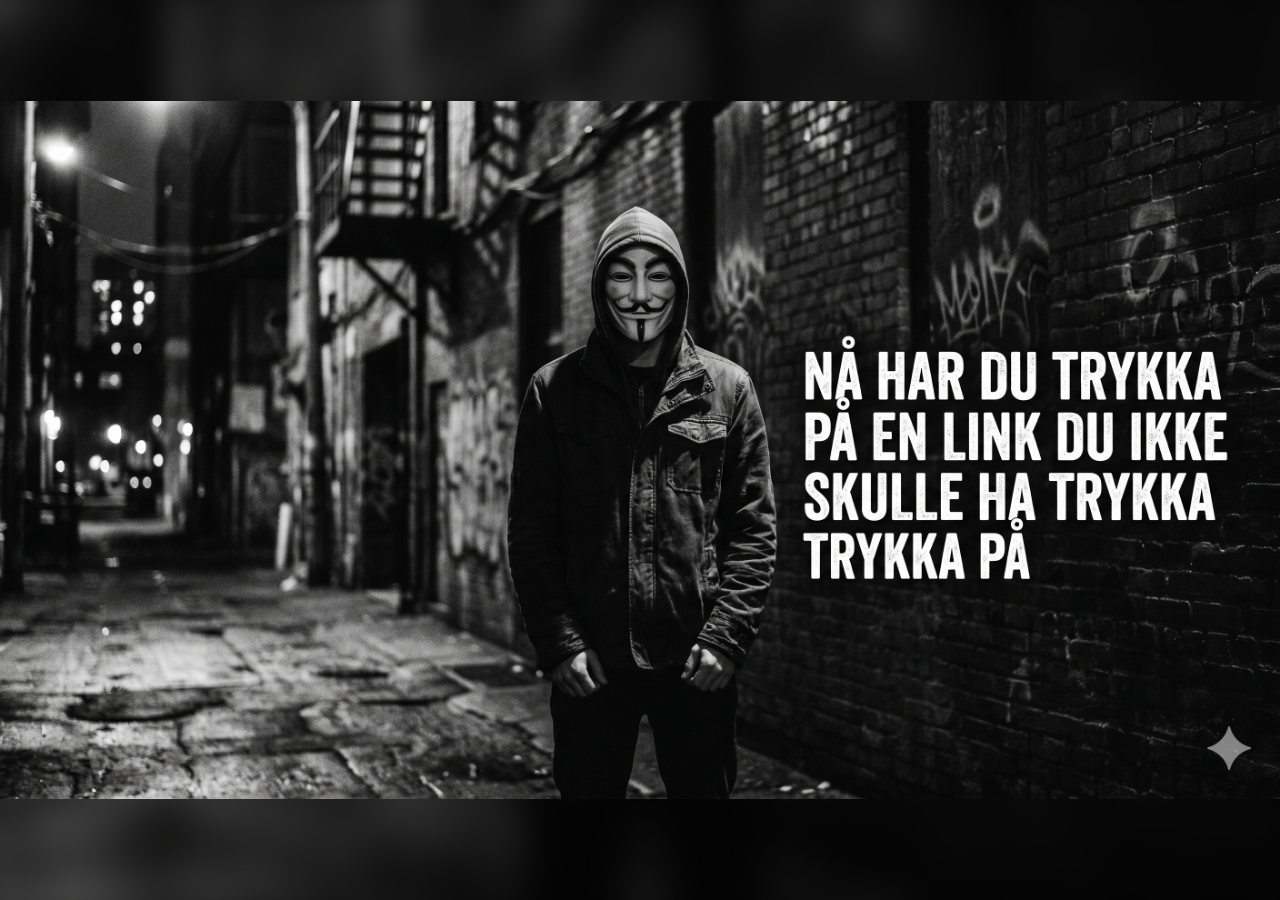
==== commit fc3e811c: "Keep full warning image visible" ====
--- a/index.html
+++ b/index.html
@@ -21,18 +21,30 @@
     overflow: hidden;
   }
 
-  .screen-cover {
+  .screen-backdrop,
+  .screen-image {
     position: fixed;
     inset: 0;
     display: block;
     width: 100vw;
     height: 100vh;
+  }
+
+  .screen-backdrop {
     object-fit: cover;
+    object-position: center center;
+    filter: blur(18px) brightness(0.42);
+    transform: scale(1.05);
+  }
+
+  .screen-image {
+    object-fit: contain;
     object-position: center center;
   }
 
   @supports (height: 100dvh) {
-    .screen-cover {
+    .screen-backdrop,
+    .screen-image {
       height: 100dvh;
     }
   }
@@ -40,7 +52,13 @@
 </head>
 <body>
   <img
-    class="screen-cover"
+    class="screen-backdrop"
+    src="assets/ikke-trykk-her.png"
+    alt=""
+    aria-hidden="true"
+  />
+  <img
+    class="screen-image"
     src="assets/ikke-trykk-her.png"
     alt="Nå har du trykka på en link du ikke skulle ha trykka på"
   />
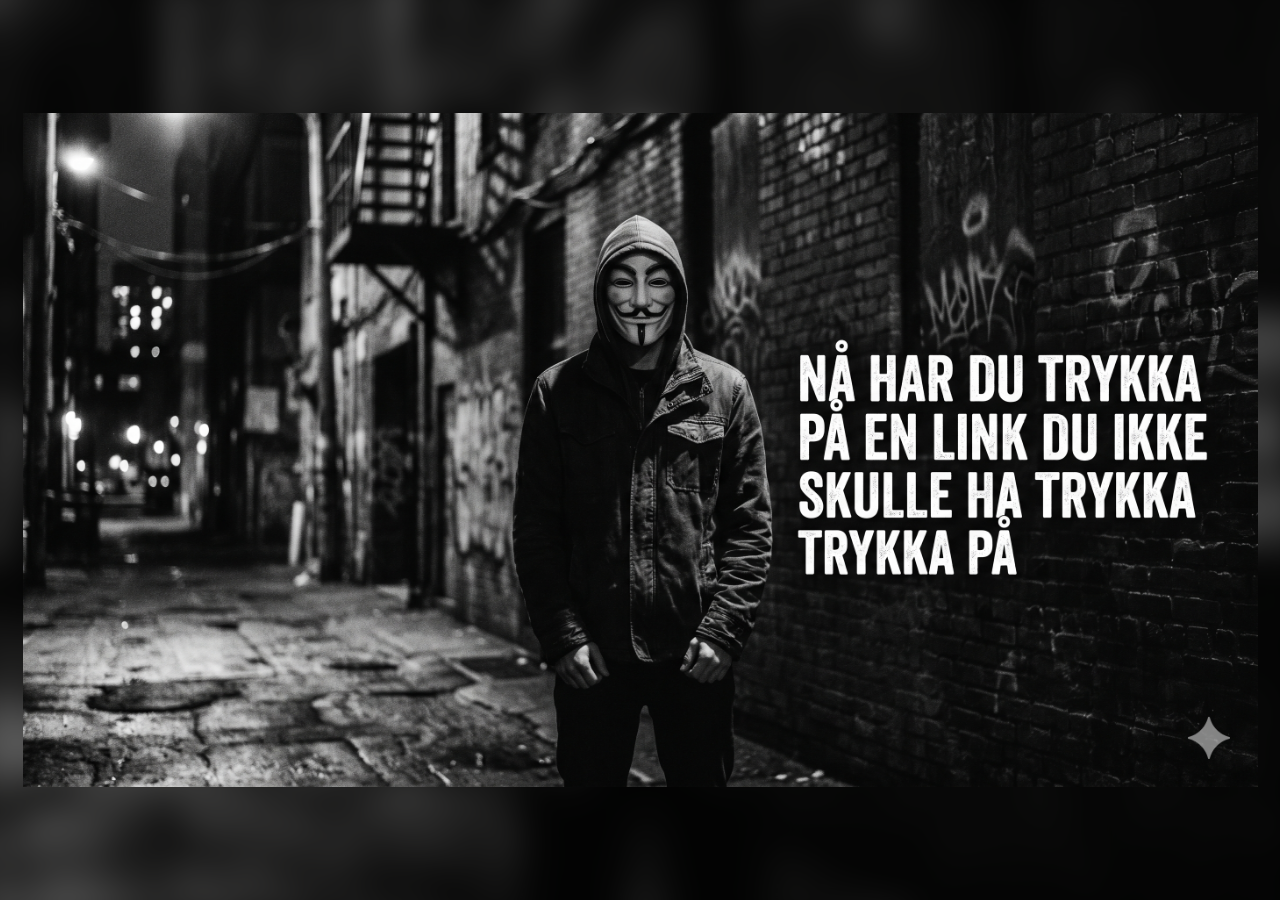
==== commit fea8a1f4: "Improve warning image scaling" ====
--- a/index.html
+++ b/index.html
@@ -12,55 +12,62 @@
   html,
   body {
     width: 100%;
-    min-height: 100%;
+    height: 100%;
     margin: 0;
     background: #000;
   }
 
   body {
+    min-height: 100vh;
     overflow: hidden;
   }
 
-  .screen-backdrop,
-  .screen-image {
+  .screen-backdrop {
+    position: fixed;
+    inset: -28px;
+    background: url("assets/ikke-trykk-her.png") center / cover no-repeat;
+    filter: blur(18px) brightness(0.42);
+  }
+
+  .stage {
     position: fixed;
     inset: 0;
-    display: block;
+    z-index: 1;
+    display: grid;
+    place-items: center;
     width: 100vw;
     height: 100vh;
-  }
-
-  .screen-backdrop {
-    object-fit: cover;
-    object-position: center center;
-    filter: blur(18px) brightness(0.42);
-    transform: scale(1.05);
+    padding: clamp(10px, 2.5vmin, 28px);
   }
 
   .screen-image {
+    display: block;
+    width: auto;
+    height: auto;
+    max-width: 100%;
+    max-height: 100%;
     object-fit: contain;
-    object-position: center center;
   }
 
   @supports (height: 100dvh) {
-    .screen-backdrop,
-    .screen-image {
+    body {
+      min-height: 100dvh;
+    }
+
+    .stage {
       height: 100dvh;
     }
   }
 </style>
 </head>
 <body>
-  <img
-    class="screen-backdrop"
-    src="assets/ikke-trykk-her.png"
-    alt=""
-    aria-hidden="true"
-  />
-  <img
-    class="screen-image"
-    src="assets/ikke-trykk-her.png"
-    alt="Nå har du trykka på en link du ikke skulle ha trykka på"
-  />
+  <div class="screen-backdrop" aria-hidden="true"></div>
+  <main class="stage">
+    <img
+      class="screen-image"
+      src="assets/ikke-trykk-her.png"
+      alt="Nå har du trykka på en link du ikke skulle ha trykka på"
+    />
+  </main>
 </body>
 </html>
